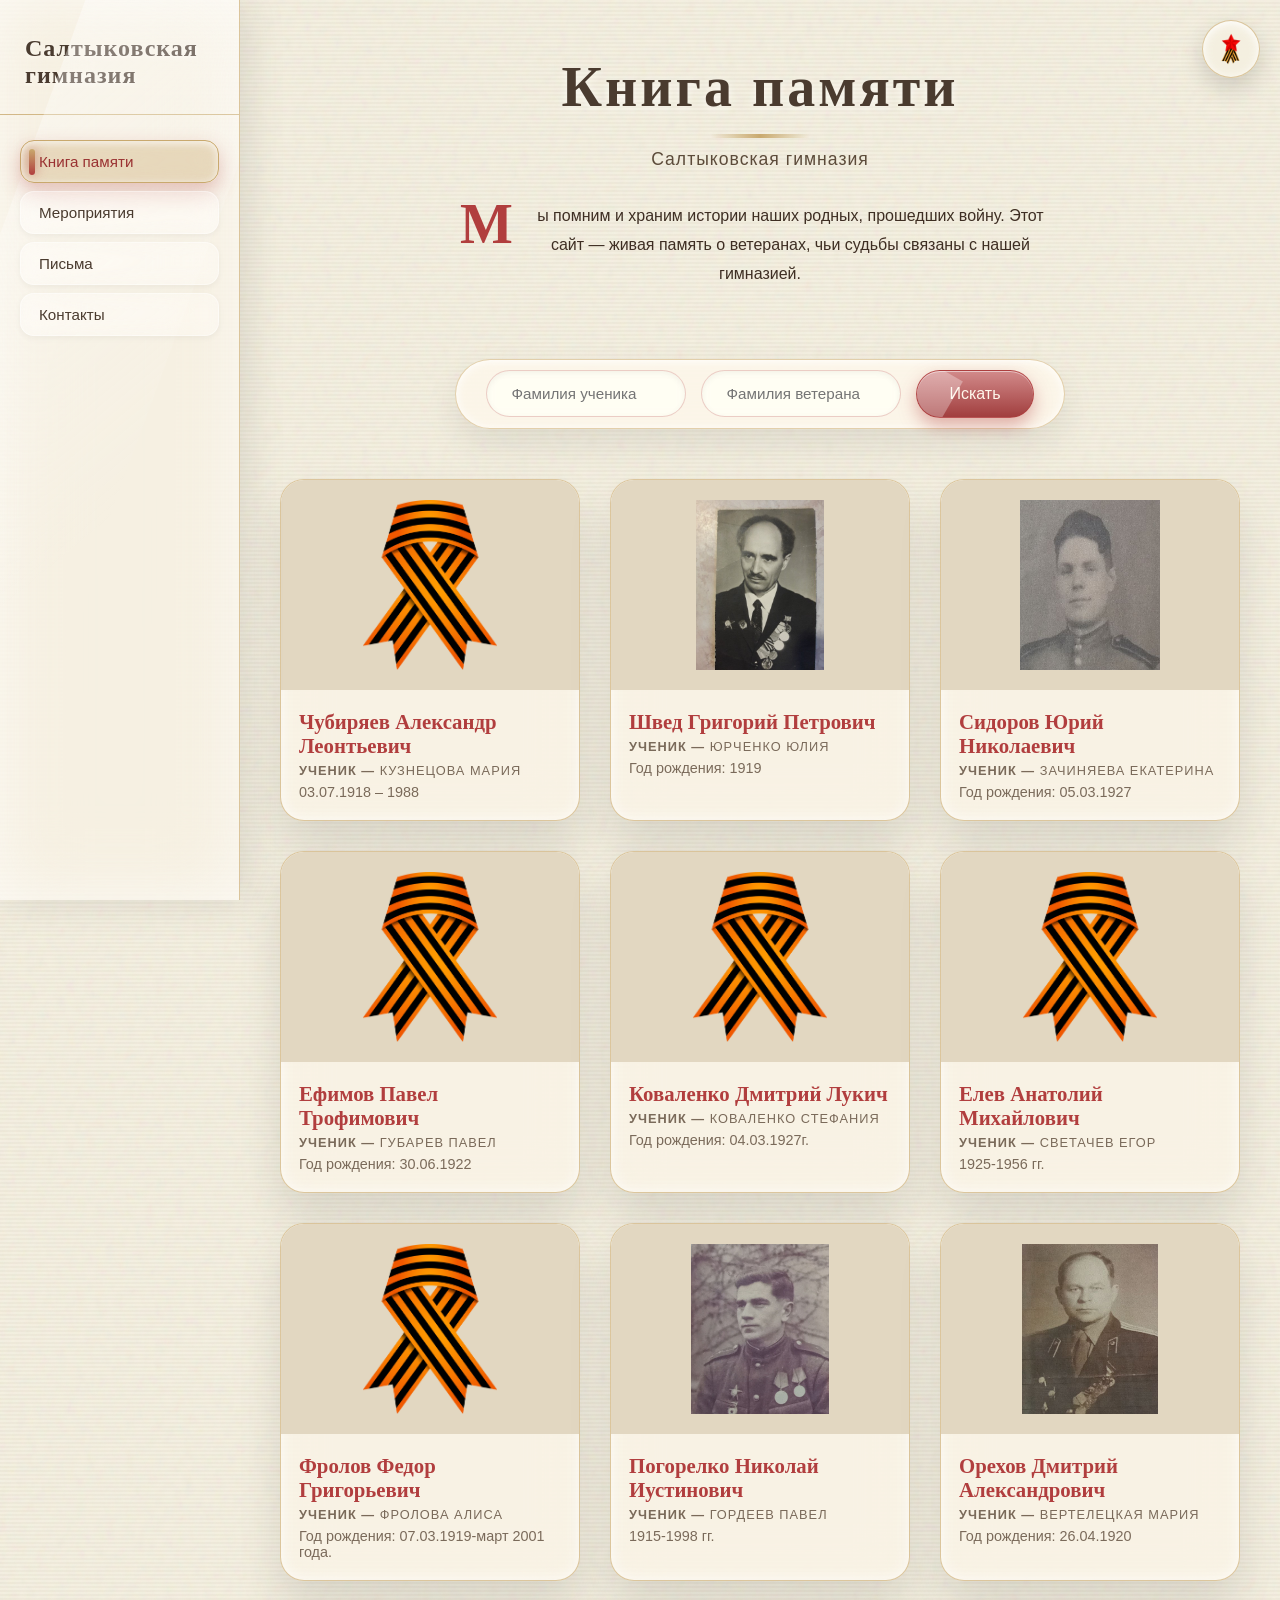
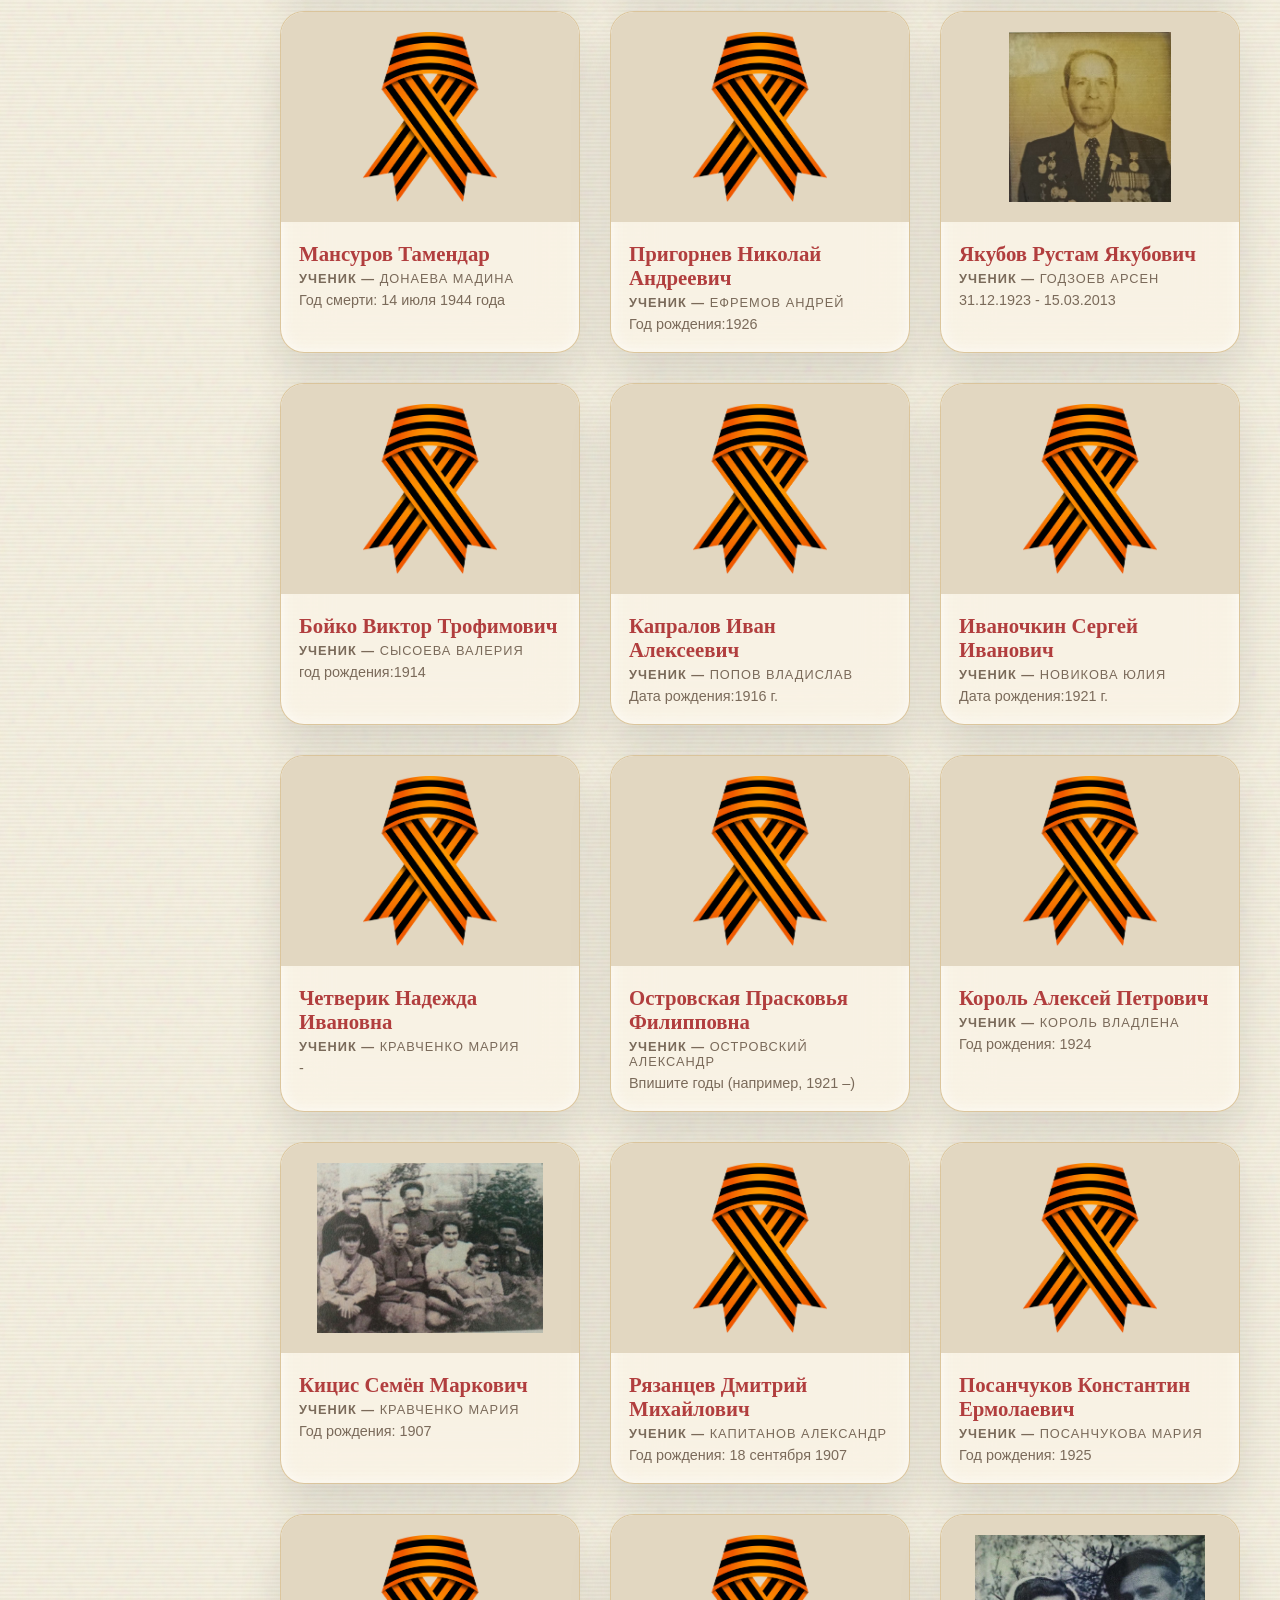
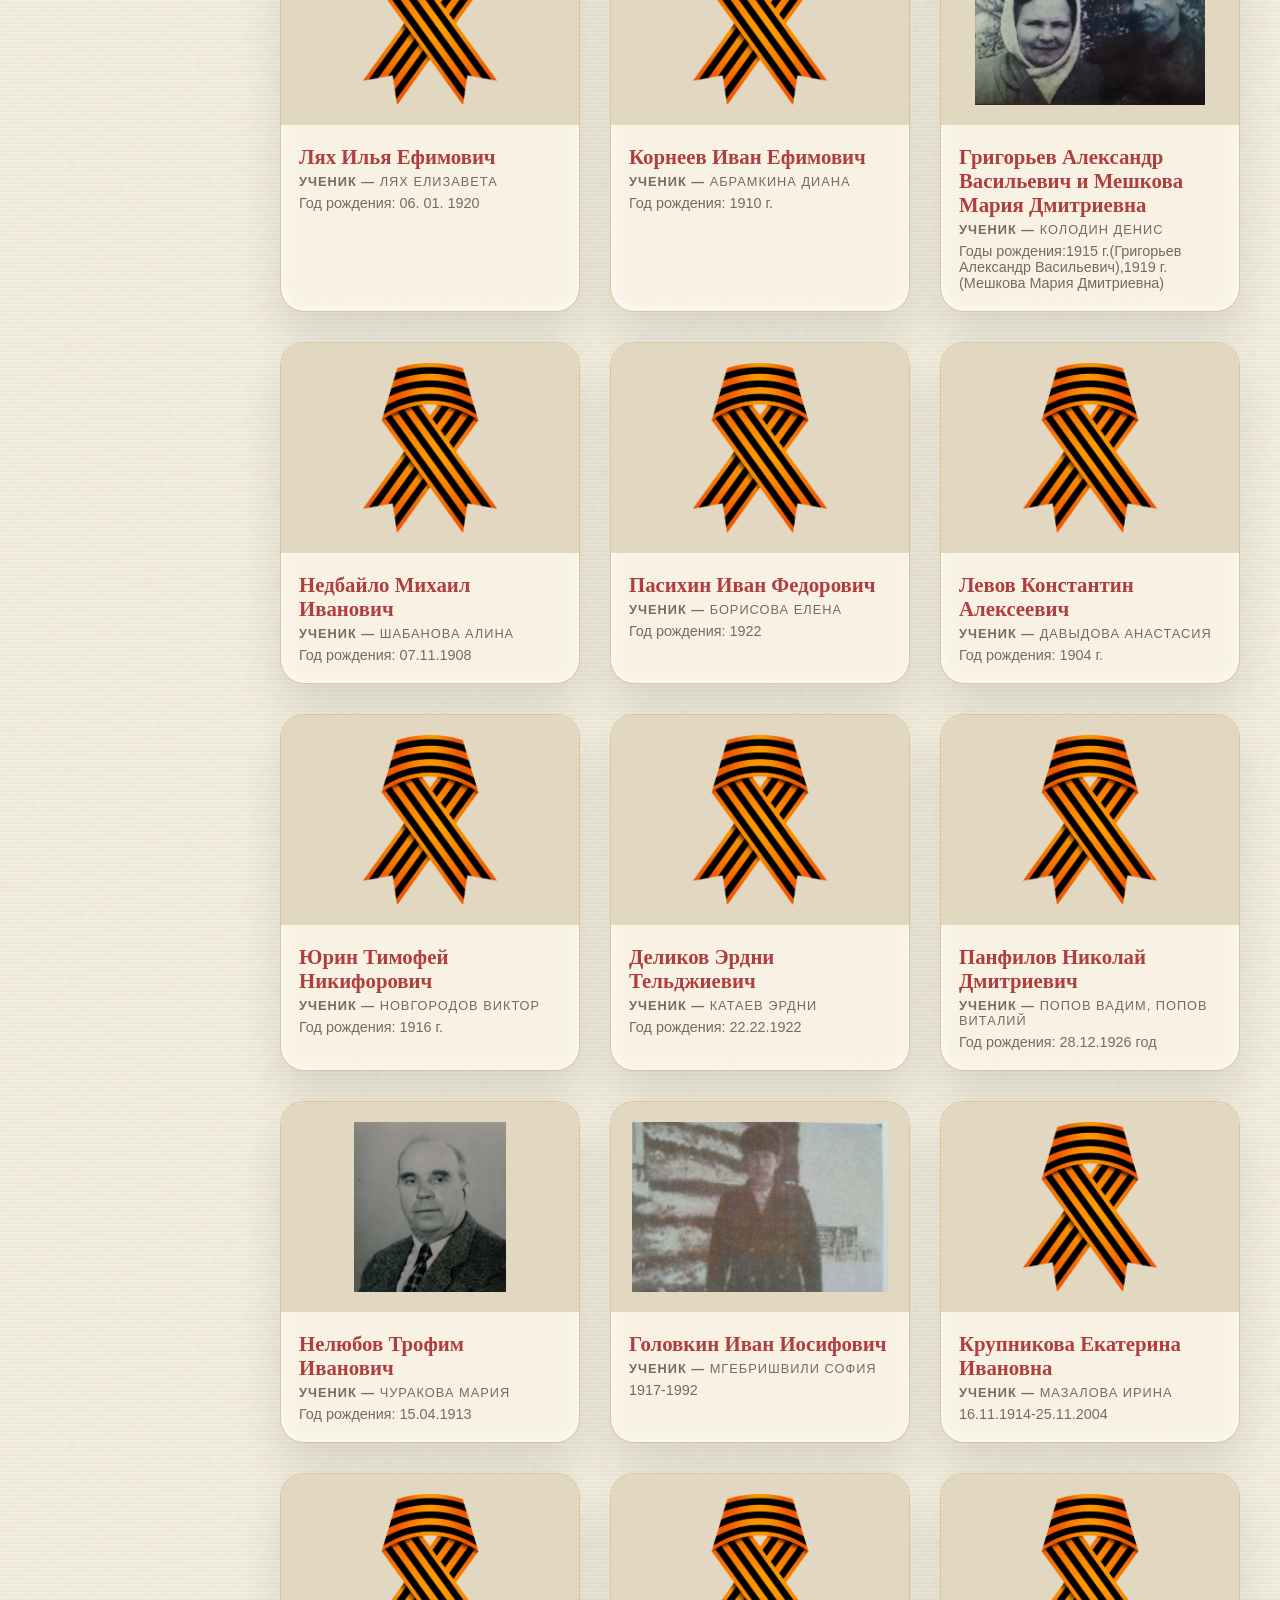
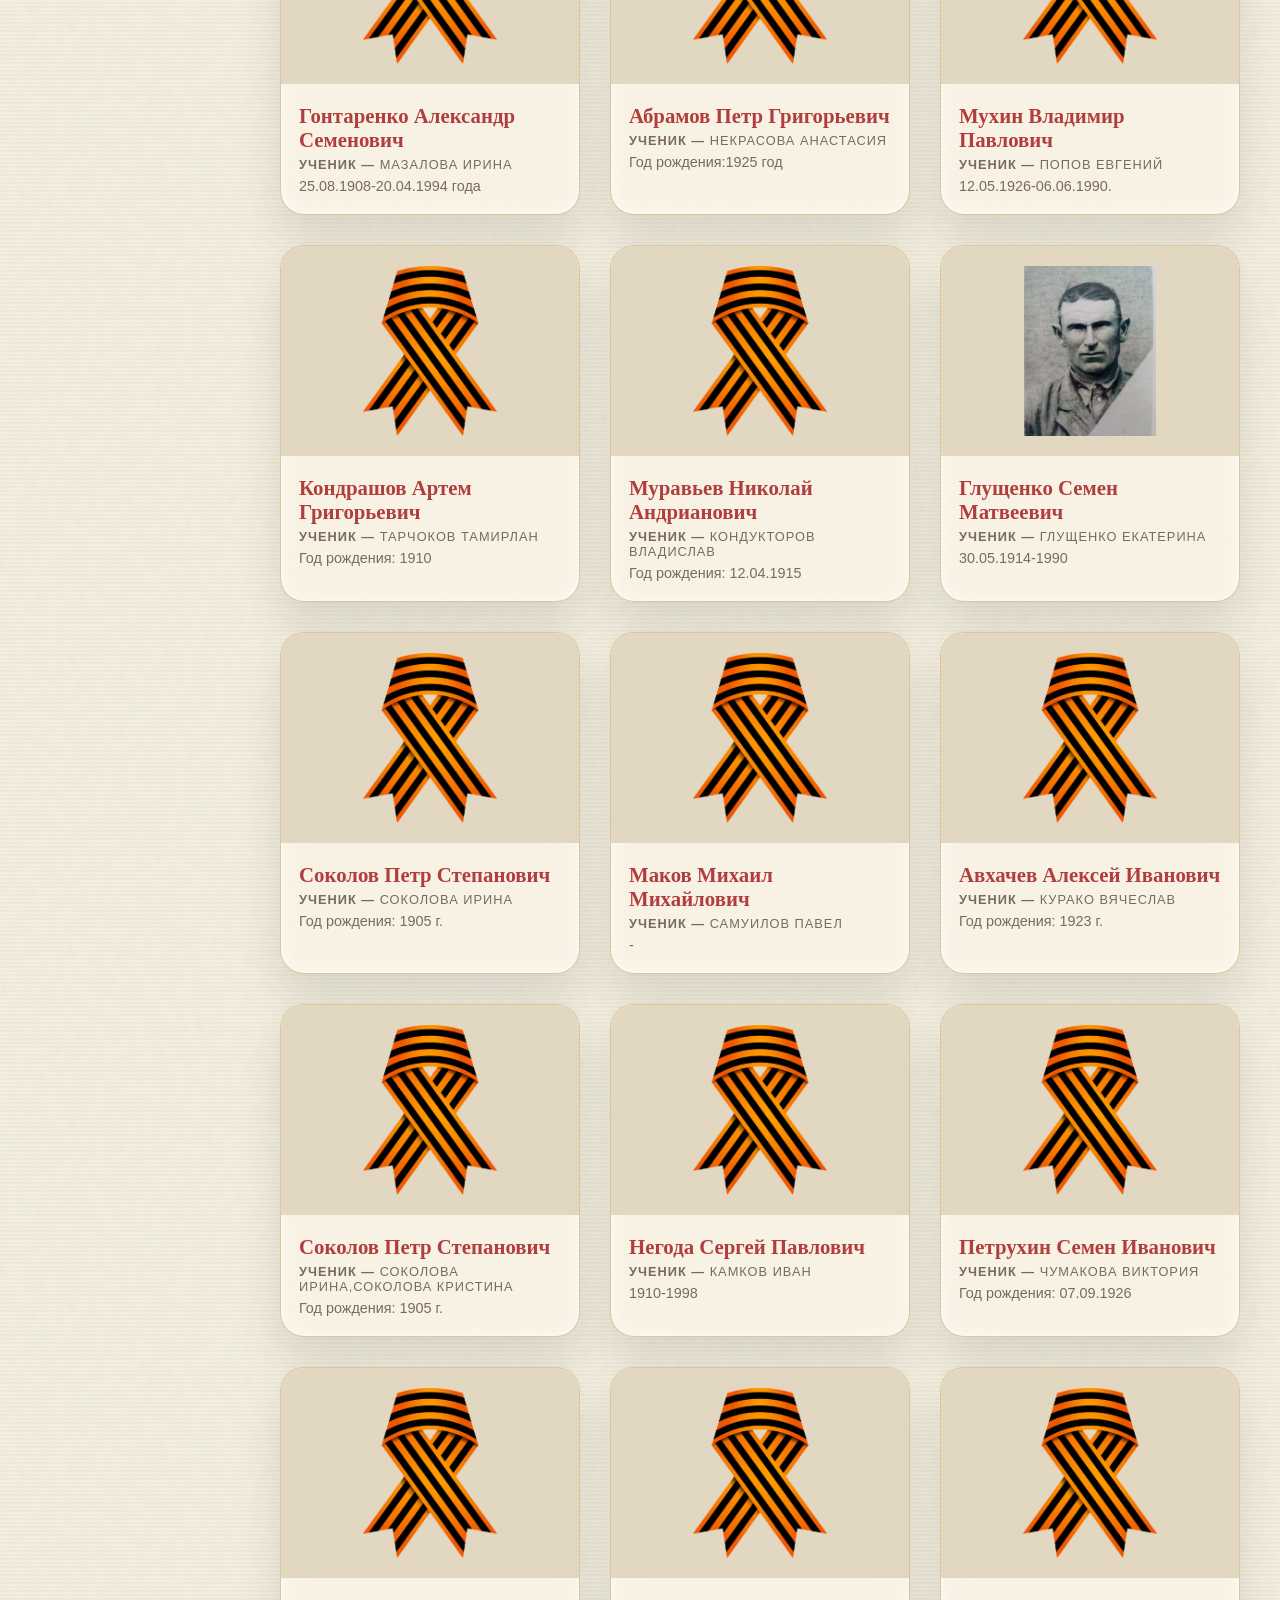
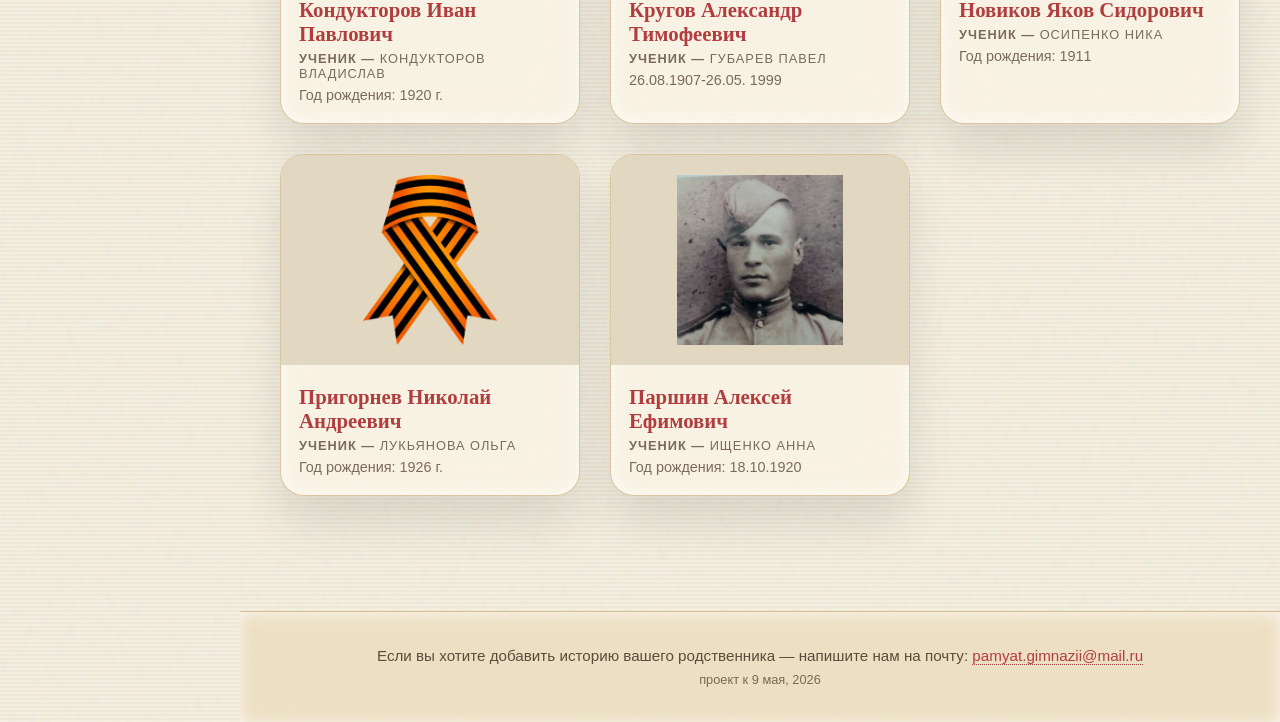
==== index.html @ 52e316ca "Add files via upload" ====
<!DOCTYPE html>
<html lang="ru">
<head>
    <meta charset="UTF-8">
    <meta name="viewport" content="width=device-width, initial-scale=1.0">
    <title>Книга памяти — Салтыковская гимназия</title>
    <meta http-equiv="X-Content-Type-Options" content="nosniff">
    <meta name="referrer" content="no-referrer-when-downgrade">
    <meta http-equiv="Content-Security-Policy" content="default-src 'self'; style-src 'self' 'unsafe-inline' https://fonts.googleapis.com; font-src 'self' https://fonts.gstatic.com; script-src 'self' 'unsafe-inline'; img-src 'self' data:; connect-src 'self';">
    <link rel="preconnect" href="https://fonts.googleapis.com">
    <link rel="preconnect" href="https://fonts.gstatic.com" crossorigin>
    <link href="https://fonts.googleapis.com/css2?family=Cormorant+Garamond:wght@400;600&family=Inter:wght@300;400;500&display=swap" rel="stylesheet">
    <link rel="stylesheet" href="style.css">
    <!-- <link rel="icon" type="image/png" href="favicon.png"> -->
</head>
<body>
    <nav id="sidebar" class="sidebar">
        <div class="sidebar-header">
            <span class="sidebar-title">Салтыковская гимназия</span>
        </div>
        <ul class="sidebar-nav">
            <li><a href="index.html" class="active">Книга памяти</a></li>
            <li><a href="events.html">Мероприятия</a></li>
            <li><a href="letters.html">Письма</a></li>
            <li><a href="contacts.html">Контакты</a></li>
        </ul>
    </nav>

    <button id="menu-toggle" class="menu-toggle" aria-label="Открыть меню">
        <img src="star-icon.png" alt="Меню" class="menu-icon-img">
    </button>

    <main class="content">
        <section class="intro">
            <h1>Книга памяти</h1>
            <p class="subtitle">Салтыковская гимназия</p>
            <p class="intro-text">Мы помним и храним истории наших родных, прошедших войну. Этот сайт — живая память о ветеранах, чьи судьбы связаны с нашей гимназией.</p>
        </section>

        <section class="search">
            <div class="search-row">
                <input type="text" id="student-search" placeholder="Фамилия ученика">
                <input type="text" id="veteran-search" placeholder="Фамилия ветерана">
                <button id="search-btn">Искать</button>
            </div>
        </section>

        <div class="grid" id="cards-grid">
            <!-- Карточка 1 -->
            <div class="card" data-story="Место рождения: Горьковская область, д. Матренино

Военный в составе Среднеазиатской дивизии в танковом батальоне механиком-водителем. Осенью 1941 участвовал в контрнаступлении под Смоленском и Ельней, был легко ранен, попал в окружение. Ему удалось выйти из окружения, после чего он был отправлен в тыл, в г. Горький на завод, испытывать новые танки Т-34. В 1943 г. самовольно уехал на фронт. Военный в 12 гвардейской танковой Шепетовской Краснознаменной ордена Суворова и Кутузова бригаде, в звании старший сержант. Освобождал Украину, Польшу, Германию. В феврале 1945 под г. Беслау его танк был подбит, он был тяжело ранен и сильно обгорел. Лечился в госпитале, демобилизован осенью 1945 г.

Награжден орденами Отечественной войны I и II степени, Орденом Красной звезды." data-photo="">
                <div class="card-image">
                    <img src="georgiyevskayaLenta.png" alt="Георгиевская лента" class="lenta-placeholder">
                </div>
                <div class="card-info">
                    <div class="card-veteran-name">Чубиряев Александр Леонтьевич</div>
                    <div class="card-student-name">Кузнецова Мария</div>
                    <div class="card-years">03.07.1918 – 1988</div>
                </div>
            </div>
            <!-- Карточка 2 -->
            <div class="card" data-story="Место рождения: Львовская область, город Нестеров

В 1939-1940 участвовал в Советско-Финской войне,
был красноармейцем.

В Великую Отечественную войну с 1941 года воевал на
Ленинградском фронте, участвовал в обороне
Ленинграда.

В 1942 году был тяжело ранен в сражении за Невский
Пятачок. Награждён двумя орденами Красной Звезды
орденом Отечественной войны первой степени и
медалями СССР." data-photo="shved.jpg">
                <div class="card-image">
                    <img src="shved.jpg" alt="Фото Шведа Г. П." onerror="this.style.display='none'; this.parentElement.innerHTML='<img src=\"georgiyevskayaLenta.png\" alt=\"Георгиевская лента\" class=\"lenta-placeholder\">'">
                </div>
                <div class="card-info">
                    <div class="card-veteran-name">Швед Григорий Петрович</div>
                    <div class="card-student-name">Юрченко Юлия</div>
                    <div class="card-years">Год рождения: 1919</div>
                </div>
            </div>
            <!-- Карточка 3 -->
            <div class="card" data-story="Место рождения: город Воронеж

В 1943 году, приписал себе два года, добровольцем ушёл на фронт. Механиком-водителем танка прошёл Польшу (Варшава, Краков).

Войну закончил в Берлине. Был ранен. Дважды награждён медалью «За отвагу». После победы продолжил службу в Вооружённых силах СССР.

В 1951 году был демобилизован, после чего работал токарем на заводе «Электросигнал» в Воронеже.
26 февраля 1964 года трагически погиб на рабочем месте." data-photo="Sidorov.jpg">
                <div class="card-image">
                    <img src="Sidorov.jpg" alt="Фото Сидорова Ю.Н." onerror="this.style.display='none'; this.parentElement.innerHTML='<img src=\"georgiyevskayaLenta.png\" alt=\"Георгиевская лента\" class=\"lenta-placeholder\">'">
                </div>
                <div class="card-info">
                    <div class="card-veteran-name">Сидоров Юрий Николаевич</div>
                    <div class="card-student-name">Зачиняева Екатерина</div>
                    <div class="card-years">Год рождения: 05.03.1927</div>
                </div>
            </div>
            <!-- Карточка 4 -->
            <div class="card" data-story="Место рождения: республика Татарстан, село Сарсак – Омга.
Мобилизован 4 марта 1942 г. Воевал в составе 287 стрелковой дивизии. Участвовал в битве под Сталинградом был тяжело ранен, лежал в эвакогоспитале 1762, после выписки воевал в 308 стрелковом полку, получил второе ранение. После выписки до сентября 1943 г. продолжил службу в 308 стрелковом полку на должности помощника командира взвода, а с сентября 1943 г. по май 1944 г. – в 287 гвардейском стрелковом полку. Был демобилизован по инвалидности в мае 1944 года.

Награждён: медалью «За победу над Германией в Великой Отечественной войне 1941-1945 гг.»" data-photo="">
                <div class="card-image">
                    <img src="georgiyevskayaLenta.png" alt="Георгиевская лента" class="lenta-placeholder">
                </div>
                <div class="card-info">
                    <div class="card-veteran-name">Ефимов Павел Трофимович</div>
                    <div class="card-student-name">Губарев Павел</div>
                    <div class="card-years">Год рождения: 30.06.1922</div>
                </div>
            </div>
            <!-- Карточка 5 -->
            <div class="card" data-story="Место рождения: Украина, Киевская область, село Иванково.

Был авиатехник на боевых военных самолетах, Во время войны дошел до Вены. Награды: орден Отечественной войны, медали "За боевые заслуги", "За оборону Сталинграда", "За взятие Вены" и прочими" data-photo="">
                <div class="card-image">
                    <img src="georgiyevskayaLenta.png" alt="Георгиевская лента" class="lenta-placeholder">
                </div>
                <div class="card-info">
                    <div class="card-veteran-name">Коваленко Дмитрий Лукич</div>
                    <div class="card-student-name">Коваленко Стефания</div>
                    <div class="card-years">Год рождения: 04.03.1927г.</div>
                </div>
            </div>
            <!-- Карточка 6 -->
            <div class="card" data-story="Год рождения: ...1925
Место рождения: Владимирская обл.,
Вязниковский район.
Воевал в 29 отдельном тяжелом танковом полку с
1942 по 1945 год.
В 1945 году в районе боевых действий Катовицы
(Польша) гранатами уничтожил пулеметный
расчет противника и из личного оружия ППШ в
бою уничтожил трех немцев и взял в плен двух.
За подвиг был награжден медалью «За отвагу».
После войны работал на прядильной фабрике.
Умер в декабре 1956 года." data-photo="">
                <div class="card-image">
                    <img src="georgiyevskayaLenta.png" alt="Георгиевская лента" class="lenta-placeholder">
                </div>
                <div class="card-info">
                    <div class="card-veteran-name">Елев Анатолий Михайлович</div>
                    <div class="card-student-name">Светачев Егор</div>
                    <div class="card-years">1925-1956 гг.</div>
                </div>
            </div>
            <!-- Карточка 7 -->
            <div class="card" data-story="Место рождения: Орловская область, Хотынецкий район, село Пискулинка.
Воевал в Венгрии. В 1944 году принимал участие в боях за взятие Будапешта.
После окончания войны работал инженером-механиком в колхозе «Новая Жизнь» село Узкое, Орловской области.Награждён медалью «За победу над Германией»" data-photo="">
                <div class="card-image">
                    <img src="georgiyevskayaLenta.png" alt="Георгиевская лента" class="lenta-placeholder">
                </div>
                <div class="card-info">
                    <div class="card-veteran-name">Фролов Федор Григорьевич</div>
                    <div class="card-student-name">Фролова Алиса</div>
                    <div class="card-years">Год рождения: 07.03.1919-март 2001 года.</div>
                </div>
            </div>
            <!-- Карточка 8 -->
            <div class="card" data-story="Место рождения: г.Ленинград
С октября 1942 года состоял на службе в 303-ем Гвардейском Минометном полку в звании гвардии лейтенант. Службу окончил в 1946 году в звании ст.лейтенант.
Награды: медаль «За боевые заслуги», медаль «За отвагу», орден «Красной Звезды», орден Отечественной войны I степени." data-photo="Pogorelko.jpg">
                <div class="card-image">
                    <img src="Pogorelko.jpg" alt="Погорелко Н.И." onerror="this.style.display='none'; this.parentElement.innerHTML='<img src=\"georgiyevskayaLenta.png\" alt=\"Георгиевская лента\" class=\"lenta-placeholder\">'">
                </div>
                <div class="card-info">
                    <div class="card-veteran-name">Погорелко
Николай Иустинович</div>
                    <div class="card-student-name">Гордеев Павел</div>
                    <div class="card-years">1915-1998 гг.</div>
                </div>
            </div>
            <!-- Карточка 9 -->
            <div class="card" data-story="Место рождения: Калининская область, Оленинский район, с.Татьево
Воевал в на фронтах Великой Отечественной войны. Кадровый военный.
С 01.10.1942г. – 15.06.1943г. Центральный фронт.
С 01.10.1942г. – 09.05.1945г. 1 Белорусский фронт.

Награжден наградами, такие как: медали- «За освобождение Варшавы», «За взятие Берлина», «За победу над Германией» 2 ордена Красной звезды.
Закончил службу 7 апреля 1969 года в звании подполковник – инженер." data-photo="Orekhov.jpg">
                <div class="card-image">
                    <img src="Orekhov.jpg" alt="Орехов Д.А." onerror="this.style.display='none'; this.parentElement.innerHTML='<img src=\"georgiyevskayaLenta.png\" alt=\"Георгиевская лента\" class=\"lenta-placeholder\">'">
                </div>
                <div class="card-info">
                    <div class="card-veteran-name">Орехов Дмитрий Александрович</div>
                    <div class="card-student-name">Вертелецкая Мария</div>
                    <div class="card-years">Год рождения: 26.04.1920</div>
                </div>
            </div>
            <!-- Карточка 10 -->
            <div class="card" data-story="Место рождения: Башкирская АССР,
Миякинский район, Зильдяровский сельский
совет, д.Шатмантамак.
Военное звание: ефрейтор
Во время войны был телефонистом. Убит при
артобстреле." data-photo="">
                <div class="card-image">
                    <img src="georgiyevskayaLenta.png" alt="Георгиевская лента" class="lenta-placeholder">
                </div>
                <div class="card-info">
                    <div class="card-veteran-name">Мансуров Тамендар</div>
                    <div class="card-student-name">Донаева Мадина</div>
                    <div class="card-years">Год смерти: 14 июля 1944 года</div>
                </div>
            </div>
            <!-- Карточка 11 -->
            <div class="card" data-story="Место рождения: Украинская ССР,
Ворошиловградская область, Покровский район,
село Ново-Александровка
№ наградного документа: 79
Дата наградного документа:
06.04.1985
№ записи: 1517075630

Награждён орденом
Отечественной войны II
степени" data-photo="">
                <div class="card-image">
                    <img src="georgiyevskayaLenta.png" alt="Георгиевская лента" class="lenta-placeholder">
                </div>
                <div class="card-info">
                    <div class="card-veteran-name">Пригорнев Николай
Андреевич</div>
                    <div class="card-student-name">Ефремов Андрей</div>
                    <div class="card-years">Год рождения:1926</div>
                </div>
            </div>
            <!-- Карточка 12 -->
            <div class="card" data-story="Родился в крестьянской семье. Мама Суфиева Зухрия умерла в 1971 году, отец Расулов Якуб умер в 1936 году. После смерти отца попал в детский дом (1936 год). Окончил 10 классов в 1939 году, затем поступил на четырехмесячные курсы трактористов. Работал до 1941 года. Поступил в педагогическое училище г. Душанбе в 1941 году, но окончить не успел из-за войны. Призвался в ряды советской армии в августе 1941 года. Окончил красногвардейскую школу сержантского состава, после чего был отправлен в 134 Вердинскую стрелковую дивизию I-го Белорусского фронта командиром пулеметного расчета системы максим." data-photo="Yakubov.jpg">
                <div class="card-image">
                    <img src="Yakubov.jpg" alt="Якубов Р.Я." onerror="this.style.display='none'; this.parentElement.innerHTML='<img src=\"georgiyevskayaLenta.png\" alt=\"Георгиевская лента\" class=\"lenta-placeholder\">'">
                </div>
                <div class="card-info">
                    <div class="card-veteran-name">Якубов Рустам Якубович</div>
                    <div class="card-student-name">Годзоев Арсен</div>
                    <div class="card-years">31.12.1923 - 15.03.2013</div>
                </div>
            </div>
            <!-- Карточка 13 -->
            <div class="card" data-story="Гвардии ст.сержант Бойко Виктор Трофимович , ??,1914 г.р.,
(УССР, Полтавской области, Велико Крынковского района, село Землянки).
5 тяжелая танковая бригада с сентября 1937 года по октябрь 1940 года, курсант.
Призван по мобилизации Пудожским РВК Карело-финской СССР 27 июня 1941г.
26.11.1941г.-Карельский фронт, красноармеец
20.01.1942г.-Карельский фронт, отдельный разведывательный отряд, комвзвода.
09.08.1942г.-Карельский фронт, 289 стр.дивизия, развед. рота.
10 отдельных р? танковая бригада с ноября 1942 года по апрель 1943 года 01.01.1943г по
23.04.1943г.-Карельский фронт, 374 отд.танковый батальон 10 ОРТБ.
109 тяжело танковый полк с апреля 1943 года по октябрь 1945 года.
1944г.- Карельский фронт, 392 танковый батальон 38 гвардейской отдельной танковой бригады
1944 г. по 11.05.1945г.- 2 Белорусский фронт, 109 тяжело танковый полк.
Со слов Сысоевой Валерии: -Мой прадед, Бойко Виктор Трофимович, был участником Великой
Отечественной войны 1941-1945гг. Мне не удалось поговорить с ним о
тех военных днях: прадед умер, когда меня еще не было. Но он
рассказал всё происходившее с ним в те тяжелые времена моему деду, а
дед отцу, а папа мне. И я обещаю, что когда-нибудь расскажу о своём
героическом прадедушке своим детям, они – своим и так далее. А значит,
память о моем прадедушке будет жить вечно. Он рисковал жизнью,
чтобы над нами всегда было чистое небо, яркое солнце, щели цветы,
пели птицы. Рисковал жизнью, чтобы мне на белый свет родиться!
Спасибо тебе, прадедушка, за жизнь!" data-photo="">
                <div class="card-image">
                    <img src="georgiyevskayaLenta.png" alt="Георгиевская лента" class="lenta-placeholder">
                </div>
                <div class="card-info">
                    <div class="card-veteran-name">Бойко Виктор Трофимович</div>
                    <div class="card-student-name">Сысоева Валерия</div>
                    <div class="card-years">год рождения:1914</div>
                </div>
            </div>
            <!-- Карточка 14 -->
            <div class="card" data-story="Родился в 1916 году в с.Бряндино, Чердаклинского р-на, Ульяновской области. Место призыва: Мало-Кандалинский РВК, Куйбышевская обл., Мало-Кандалинский р-н. Звание: красноармеец в РККА с 1939 года.

Со слов Попова Владислава: -Мой прадед с начала Отечественной войны работал в Военных Трибуналах Южного, Северо-Кавказского фронтов и Черноморской группы войск Закавказского фронта. В конце 1941 года, будучи в 17 стрелковом корпусе, попал в очень сложную обстановку. Во время сильного миномётно-артиллерийского обстрела мотор отказал, и машина стала. Сидевшие в ней командиры выскочили и побежали в укрытие, разрешив этому же последовать и прадеду, но он проявил исключительную выдержанность и мужество, машину не оставил, а устранил неисправность мотора под сильным обстрелом и последовал дальше выполнять порученное ему задание.

Будучи на передовой линии, в условиях ненастной погоды, при переезде через долину по железнодорожному полотну проявил подлинную отвагу и бесстрашие. В момент непосредственной опасности спокойно выводил машину с ответственными товарищами и особо важными документами.

В трудных условиях зимы и бездорожья, не щадя сил, постоянно обеспечивал переброску оперативной группы.   


Награды Капралова Ивана Алексеевича:

1. Медаль «За отвагу» (№42, 04.11.1941, № записи 12009898)
2. Медаль «За боевые заслуги» (№189/H, 30.09.1944г.)
3. Орден Отечественной войны II степени (№84, 06.04.1985, № 1522906308)" data-photo="">
                <div class="card-image">
                    <img src="georgiyevskayaLenta.png" alt="Георгиевская лента" class="lenta-placeholder">
                </div>
                <div class="card-info">
                    <div class="card-veteran-name">Капралов Иван Алексеевич</div>
                    <div class="card-student-name">Попов Владислав</div>
                    <div class="card-years">Дата рождения:1916 г. </div>
                </div>
            </div>
            <!-- Карточка 15 -->
            <div class="card" data-story="Родился в 1921 году, в с. Белозерки, Куйбышевской области.
В сентябре 1940 года призван в Красную армию в Валдайском РВК, Ленинградской области. Воинское звание - красноармеец.
Со слов Новиковой Юлии: -Мой прадед в период боевых операций, работая линейным надсмотрщиком, проявил себя, как исключительно смелый, инициативный боец. В июне 1944 г. на контрольную станцию пробрались финские автоматчики, численностью 15 человек, имея своей целью захватить небольшую группу связистов. Мой прадед вместе со своим боевым товарищем организовали оборону и до прихода взвода бойцов, которым сообщил третий дежурный телефонист, продолжали вести оборону станции.

При форсировании р. Нарва в июле 1944 г. мой прадед первым, с концом кабеля бросился в реку, быстро переправился на другой берег и восстановил связь. Обслуживая связью, он смело и мужественно работал на линиях, устранял одно повреждение за другим, пренебрегая при этом опасностью. В одном из последних боёв был тяжело ранен. Истекая кровью, не ушёл с боевого участка до тех пор, пока не покинули его силы...

Я очень горжусь, что близкий мне человек защищал Родину и приближал мир." data-photo="">
                <div class="card-image">
                    <img src="georgiyevskayaLenta.png" alt="Георгиевская лента" class="lenta-placeholder">
                </div>
                <div class="card-info">
                    <div class="card-veteran-name">Иваночкин
Сергей Иванович</div>
                    <div class="card-student-name">Новикова Юлия</div>
                    <div class="card-years">Дата рождения:1921 г.</div>
                </div>
            </div>
            <!-- Карточка 16 -->
            <div class="card" data-story="Четверик Надежда Ивановна родилась в деревне
Рокотино (ныне Береславка) Волгоградской области
Калачёвского района. С первых дней войны мужа забрали
на фронт. После этого известий о нём не было, в 41-м
пришла похоронка.
Надежда Ивановна осталась с 3-мя детьми.
Младшему из них (моему отцу Валерию) было 3 года.
Пережила немецкую оккупацию. Во время
Сталинградской битвы находилась в самом центре
артиллерийской перестрелки русской и немецкой
артиллерии. Выжили только благодаря тому, что перед
началом наступления в село пришел неизвестный
(партизан) и научил мирных жителей, как правильно
рыть («зигзагом») окопы в огородах и накрываться
ватными матрасами. В домах и подвалах прятаться
категорически запретил. Во время разрывов снарядов (и
русских, и немецких), даже при прямом попадании в
окоп, соседей в «зигзаге» рядом убивало, а Надежду с
детьми только присыпало землей.
В послевоенный период работала полеводом." data-photo="">
                <div class="card-image">
                    <img src="georgiyevskayaLenta.png" alt="Георгиевская лента" class="lenta-placeholder">
                </div>
                <div class="card-info">
                    <div class="card-veteran-name">Четверик Надежда Ивановна</div>
                    <div class="card-student-name">Кравченко Мария</div>
                    <div class="card-years">-</div>
                </div>
            </div>
            <!-- Карточка 17 -->
            <div class="card" data-story="СО слов Островского Александра: -Когда началась Великая Отечественная война, моей прабабушке
едва исполнилось 18 лет. Ускоренным выпуском она закончила
Россошанскую медицинскую школу, подала рапорт на фронт. Одним из
последних военных эшелонов, сформированным в городе Вологде и
прорвавшихся в осаждённый фашистами Ленинград, прабабушка
попадает в разведшколу НКВД на Васильевском острове. Здесь готовили
разведчиков для заброски в тыл врага.Кольцо блокады вокруг Ленинграда стремительно сжималось. Все
силы были брошены на оборону города. В качестве санинструктора-
стрелка в составе 4 отдельного батальона НКВД прабабушка сражалась на
«Невском пятачке». Здесь на плацдарме, на левом (восточном)
берегу Невы напротив Невской Дубровки, захваченном и удерживаемом
советскими войсками Ленинградского фронта с 19 сентября 1941 по 29
апреля 1942 и с 26 сентября 1942 по 17 февраля 1943 года шли тяжёлые
бои за Ленинград. «Невский пятачок» стал одним из символов мужества,
героизма и самопожертвования советских воинов. Выживших рядовых и
офицеров, среди которых была и моя прабабушка, отправили в
Кронштадт.В июле 1942 года Прасковья Филипповна приняла присягу при 415
отдельной огнемётной роте Балтийского флота. Дальнейшая служба
проходила в бригаде морской пехоты Балтийского флота
санинструктором, затем там же, в Кронштадте - операционной сестрой в
Военно-морском госпитале № 35 имени Н.А. Семашко. А во время налётов
вражеской авиации прабабушка вставала вторым номером к зенитному
пулемёту. Уже после войны из радиопередачи с поэтессой Ольгой
Берггольц она узнала, что в октябре 1944 года в землянку, где
располагался их медицинский взвод, попал снаряд. Из 26 бойцов в живых
осталось только четверо.

За боевые заслуги в Великой Отечественной войне Прасковья
Филипповна награждена Орденом «Отечественной войны I степени»,
Орденом Красной Звезды, медалью «За оборону Ленинграда», медалью «За
Победу над Германией», медалью «За отвагу»." data-photo="">
                <div class="card-image">
                    <img src="georgiyevskayaLenta.png" alt="Георгиевская лента" class="lenta-placeholder">
                </div>
                <div class="card-info">
                    <div class="card-veteran-name">Островская Прасковья
Филипповна</div>
                    <div class="card-student-name">Островский Александр</div>
                    <div class="card-years">Впишите годы (например, 1921 –)</div>
                </div>
            </div>
            <!-- Карточка 18 -->
            <div class="card" data-story="Место рождения: Украинская ССР, Винницкая область, Литинский район, с. Кожухов
Награждён Орденом Отечественной войны I степени № наградного документа: 83 дата наградного документа: 06.04.1985" data-photo="">
                <div class="card-image">
                    <img src="georgiyevskayaLenta.png" alt="Георгиевская лента" class="lenta-placeholder">
                </div>
                <div class="card-info">
                    <div class="card-veteran-name">Король Алексей Петрович</div>
                    <div class="card-student-name">Король Владлена</div>
                    <div class="card-years">Год рождения: 1924</div>
                </div>
            </div>
            <!-- Карточка 19 -->
            <div class="card" data-story="Год рождения: ..1907
место рождения: Украинская ССР, Одесская область, г.Килия.
Награждён орденом Отечественной войны II степени, № наградного документа: 81
дата наградного документа: 06.04.1985
№ записи: 1523343952. Со слов Кравченко Марии: -Мой прадед Кицис Семён (папин дед) до войны получил высшее юридическое образование, знал несколько языков: немецкий, французский, румынский, молдавский, украинский. Во время Великой Отечественной войны служил переводчиком при штабе, принимал участие в допросах военнопленных, переводил немецкие секретные документы.

После войны снова занялся юридической деятельностью, в городе Килия Одесской области был известным адвокатом." data-photo="Kitsis.jpg">
                <div class="card-image">
                    <img src="Kitsis.jpg" alt="Кицис С.М." onerror="this.style.display='none'; this.parentElement.innerHTML='<img src=\"georgiyevskayaLenta.png\" alt=\"Георгиевская лента\" class=\"lenta-placeholder\">'">
                </div>
                <div class="card-info">
                    <div class="card-veteran-name">Кицис Семён Маркович</div>
                    <div class="card-student-name">Кравченко Мария</div>
                    <div class="card-years">Год рождения: 1907</div>
                </div>
            </div>
            <!-- Карточка 20 -->
            <div class="card" data-story="Место рождения: Липецкая область, Добринский район, село Верхняя Маренка.

В армии с 28 июля 1941 года.

Закончил войну в 220-м отдельном саперном батальоне 173-й стрелковой дивизии 5-й ариии 3-го Белорусского фронта в звании сержанта.

Умер 2 сентября 2003 года в родном селе.

Награжден: Орденом Отечественной войны ІІІ степени, орденом Красной звезды, орденом Славы III степени, медаль «За отвагу»." data-photo="">
                <div class="card-image">
                    <img src="georgiyevskayaLenta.png" alt="Георгиевская лента" class="lenta-placeholder">
                </div>
                <div class="card-info">
                    <div class="card-veteran-name">Рязанцев Дмитрий Михайлович</div>
                    <div class="card-student-name">Капитанов Александр</div>
                    <div class="card-years">Год рождения: 18 сентября 1907</div>
                </div>
            </div>
            <!-- Карточка 21 -->
            <div class="card" data-story="Место рождения: Саратовская область., Аркадакский р-н, с. Ильмень.    

№ наградного документа:84   
Дата наградного    
документа: 06.04.1985   
№ записи: 1517683190     
Награжден: Орденом Отечественной войны І степени" data-photo="">
                <div class="card-image">
                    <img src="georgiyevskayaLenta.png" alt="Георгиевская лента" class="lenta-placeholder">
                </div>
                <div class="card-info">
                    <div class="card-veteran-name">Посанчуков Константин Ермолаевич</div>
                    <div class="card-student-name">Посанчукова Мария</div>
                    <div class="card-years">Год рождения: 1925</div>
                </div>
            </div>
            <!-- Карточка 22 -->
            <div class="card" data-story="Место рождения: Беларусь / Могилевская область
Он всю войну воевал на Севастопольском военно-морском флоте в звании старшины 2 статьи.
За храбрость, стойкость и мужество, проявленные в борьбе с фашистскими захватчиками, награжден:
Орденом «Красной звезды», орденом «Отечественной войны 2 степени», медалью «За боевые заслуги», медалью «За оборону Кавказа», медалью «За победу над Германией» и медалью «Жукова».
Умер в возрасте 88 лет." data-photo="">
                <div class="card-image">
                    <img src="georgiyevskayaLenta.png" alt="Георгиевская лента" class="lenta-placeholder">
                </div>
                <div class="card-info">
                    <div class="card-veteran-name">Лях Илья Ефимович</div>
                    <div class="card-student-name">Лях Елизавета</div>
                    <div class="card-years">Год рождения: 06. 01. 1920</div>
                </div>
            </div>
            <!-- Карточка 23 -->
            <div class="card" data-story="Участник боевых действий в Великой Отечественной войне с 26 июня 1941 года в составе Западного фронта, 3-го Белорусского фронта, 1-го Дальневосточного фронта.

Войну закончил в Маньчжурии в сентябре 1945 года. За мужество и героизм, проявленные в боях с немецко-фашистскими захватчиками и японскими милитаристами награждён орденом «Отечественной войны ІІ степени», орденом «Красной Звезды», медалью «За боевые заслуги», медалью «За оборону Москвы», медалью «За взятие Кенигсберга», медалью «За победу над Германией», медалью «За победу над Японией»." data-photo="">
                <div class="card-image">
                    <img src="georgiyevskayaLenta.png" alt="Георгиевская лента" class="lenta-placeholder">
                </div>
                <div class="card-info">
                    <div class="card-veteran-name">Корнеев Иван Ефимович</div>
                    <div class="card-student-name">Абрамкина Диана</div>
                    <div class="card-years">Год рождения: 1910 г.</div>
                </div>
            </div>
            <!-- Карточка 24 -->
            <div class="card" data-story="Со слов Колодина Дениса: -Мой прадед родился в 1915 году в городе Саратов, а прабабушка в 1919 году в городе Балашов, Саратовской обл. Оба закончили Саратовский ветеринарный институт. Во время войны, в 1942 году, были отправлены в Таджикистан для поднятия животноводства. Труженики тыла в послевоенное время трудились ветеринарными врачами" data-photo="Meshkova.jpg">
                <div class="card-image">
                    <img src="Meshkova.jpg" alt="Мешкова и Григорьев" onerror="this.style.display='none'; this.parentElement.innerHTML='<img src=\"georgiyevskayaLenta.png\" alt=\"Георгиевская лента\" class=\"lenta-placeholder\">'">
                </div>
                <div class="card-info">
                    <div class="card-veteran-name">Григорьев Александр Васильевич и Мешкова Мария Дмитриевна</div>
                    <div class="card-student-name">Колодин Денис</div>
                    <div class="card-years">Годы рождения:1915 г.(Григорьев Александр Васильевич),1919 г.(Мешкова Мария Дмитриевна)</div>
                </div>
            </div>
            <!-- Карточка 25 -->
            <div class="card" data-story="Место рождения: Украинская ССР, Сумская область, село Токари. 

Награждён Орденом Отечественной войны ІІ степени, Орденом Красной Звезды, медалями «За победу над Германией 1941-1945 гг.» и «За боевые заслуги».

Окончил войну в звании подполковника. Воевал Белорусском фронте звании на первом B составе 4 гвардейской кавалерийской дивизии." data-photo="">
                <div class="card-image">
                    <img src="georgiyevskayaLenta.png" alt="Георгиевская лента" class="lenta-placeholder">
                </div>
                <div class="card-info">
                    <div class="card-veteran-name">Недбайло Михаил Иванович</div>
                    <div class="card-student-name">Шабанова Алина</div>
                    <div class="card-years">Год рождения: 07.11.1908</div>
                </div>
            </div>
            <!-- Карточка 26 -->
            <div class="card" data-story="Место рождения: уроженец Шимановска, Амурской обл.
К моменту начала войны он учился в военном училище и курсантом в числе первых офицеров ушел на фронт. Погиб под Ленинградом, когда ему еще не было и двадцати лет." data-photo="">
                <div class="card-image">
                    <img src="georgiyevskayaLenta.png" alt="Георгиевская лента" class="lenta-placeholder">
                </div>
                <div class="card-info">
                    <div class="card-veteran-name">Пасихин Иван Федорович</div>
                    <div class="card-student-name">Борисова Елена</div>
                    <div class="card-years">Год рождения: 1922</div>
                </div>
            </div>
            <!-- Карточка 27 -->
            <div class="card" data-story="Место рождения: Владимирская область, Струнинский район.
Дата и место призыва:
01.11.1941 Александровский РВК, Владимирская обл.,
Александровский р-н
Дата выбытия: __.06.1944.
Причина выбытия: пропал без вести" data-photo="">
                <div class="card-image">
                    <img src="georgiyevskayaLenta.png" alt="Георгиевская лента" class="lenta-placeholder">
                </div>
                <div class="card-info">
                    <div class="card-veteran-name">Левов Константин Алексеевич</div>
                    <div class="card-student-name">Давыдова Анастасия</div>
                    <div class="card-years">Год рождения: 1904 г.</div>
                </div>
            </div>
            <!-- Карточка 28 -->
            <div class="card" data-story="Место рождения: уроженец Волгоградской обл., село Серебряково.

В армию пошел в 1939 году. Во время войны
в составе 309 ГАП 141 СД участвовал в боях
и попал в плен, откуда сумел бежать. Летом 1943 года во время
битвы на Курской дуге был тяжело ранен в правую руку и в
результате ампутации руки был комиссован. Умер 24 марта 1984
года.

Звание:
в РККА с 09.10.1939 года.

Место призыва: Песковский РВК, Воронежская обл..

Награжден:

Орденом Красного Знамени (№: 223/87 от: 06.11.1947 ),

Медалью «За отвагу»" data-photo="">
                <div class="card-image">
                    <img src="georgiyevskayaLenta.png" alt="Георгиевская лента" class="lenta-placeholder">
                </div>
                <div class="card-info">
                    <div class="card-veteran-name">Юрин Тимофей
Никифорович</div>
                    <div class="card-student-name">Новгородов Виктор</div>
                    <div class="card-years">Год рождения: 1916 г.</div>
                </div>
            </div>
            <!-- Карточка 29 -->
            <div class="card" data-story="Место рождения: Астраханская губерния.
Рано начал работать, отличался исключительной добросовестностью, был активистом и селькором газеты «Коммунист».
В декабре 1941 года Эрдни Деликов был зачислен в эскадрон 273 кавалерийского полка 110 Отдельной Калмыцкой кавалерийской дивизии. Воевал в рядах 110 ОККД, защищая донские рубежи.

Погиб в 1942 году.

За образцовое выполнение боевых заданий, исключительно храбрость и стойкость Указом Президиума Верховного Совета СССР от 31 марта 1943 года сержанту Эрдни Тельджиевичу Деликову присвоено посмертно звание Героя Советского Союза." data-photo="">
                <div class="card-image">
                    <img src="georgiyevskayaLenta.png" alt="Георгиевская лента" class="lenta-placeholder">
                </div>
                <div class="card-info">
                    <div class="card-veteran-name">Деликов Эрдни Тельджиевич</div>
                    <div class="card-student-name">Катаев Эрдни</div>
                    <div class="card-years">Год рождения: 22.22.1922</div>
                </div>
            </div>
            <!-- Карточка 30 -->
            <div class="card" data-story="Место рождения: Московская область.
Егорьевский район, село Алферово.
В возрасте 10 лет переехал с родителями, в посёлок Малаховка, Люберецкого района, откуда позже и уходил на фронт. С началом войны оставил учебу и пошёл работать грузчиком, чтобы помочь своей матери, в трудное для всей страны время. В 1942 году в возрасте 16 лет отправился на фронт добровольцем. Участвовал в боевых действиях в Польше и Чехословакии.
Умер 29.12.2001 года.

Награждён Орденом Отечественной войны 2-ой степени. № наградного документа: 73 Дата наградного документа 06.04.1985" data-photo="">
                <div class="card-image">
                    <img src="georgiyevskayaLenta.png" alt="Георгиевская лента" class="lenta-placeholder">
                </div>
                <div class="card-info">
                    <div class="card-veteran-name">Панфилов Николай Дмитриевич</div>
                    <div class="card-student-name">Попов Вадим, Попов Виталий</div>
                    <div class="card-years">Год рождения: 28.12.1926 год</div>
                </div>
            </div>
            <!-- Карточка 31 -->
            <div class="card" data-story="Место рождения: Курская область, г.Старый Оскол.

На фронте был с первых месяцев войны, участвовал в обороне Москвы.
Награждён орденом Красной звезды,
медалью «За боевые заслуги»,
медалью «За победу над Германией»." data-photo="Nelyubov.jpg">
                <div class="card-image">
                    <img src="Nelyubov.jpg" alt="Нелюбов Т.И." onerror="this.style.display='none'; this.parentElement.innerHTML='<img src=\"georgiyevskayaLenta.png\" alt=\"Георгиевская лента\" class=\"lenta-placeholder\">'">
                </div>
                <div class="card-info">
                    <div class="card-veteran-name">Нелюбов Трофим Иванович</div>
                    <div class="card-student-name">Чуракова Мария</div>
                    <div class="card-years">Год рождения: 15.04.1913 </div>
                </div>
            </div>
            <!-- Карточка 32 -->
            <div class="card" data-story="Место рождения:Удмуртская АССР,
Зуринский р-н, д. Сепож.
Артиллерист, командир орудия. В Красной Армии с 1938 по 1945 год.
Срочную службу проходил на Дальнем Востоке, в Монголии. На озере Хасан (1938г.) и реке Халхин-Гол (1939 г.) принял свое первое боевое крещение в сражениях с японскими самураями. Далее воевал в составе 223 гаубичной артиллерийской бригады Иван Иосифович участвовал в боях по разгрому Квантунской армии. Победа над ней стала решительным моментом в полном разгроме Японии. Домой вернулся только после разгрома Японии.Награждён: орденом Красной Звезды, орденом Отечественной войны II степени. " data-photo="Golovkin.jpg">
                <div class="card-image">
                    <img src="Golovkin.jpg" alt="Головкин И.И." onerror="this.style.display='none'; this.parentElement.innerHTML='<img src=\"georgiyevskayaLenta.png\" alt=\"Георгиевская лента\" class=\"lenta-placeholder\">'">
                </div>
                <div class="card-info">
                    <div class="card-veteran-name">Головкин Иван Иосифович</div>
                    <div class="card-student-name">Мгебришвили София</div>
                    <div class="card-years">1917-1992</div>
                </div>
            </div>
            <!-- Карточка 33 -->
            <div class="card" data-story="Место рождения: Тверская область, Зубцовский район, деревня Каськово.

В десятилетнем возрасте вместе с семьей переехала в Ленинград. Всю войну и блокаду жила и работала в Ленинграде. Сначала трудилась на заводе, копала окопы. Вся семья очень сильно страдала от голода. Во время блокады она похоронила маму и младшего брата, которые умерли от голода. 10.04.1942 года была зачислена на должность бойца военизированной охраны. Здесь она и служила до конца войны. Награждена: медаль «За оборону Ленинграда»,
имела звание «Ветеран труда» и «Житель блокадного Ленинграда» " data-photo="">
                <div class="card-image">
                    <img src="georgiyevskayaLenta.png" alt="Георгиевская лента" class="lenta-placeholder">
                </div>
                <div class="card-info">
                    <div class="card-veteran-name">Крупникова Екатерина Ивановна</div>
                    <div class="card-student-name">Мазалова Ирина</div>
                    <div class="card-years">16.11.1914-25.11.2004</div>
                </div>
            </div>
            <!-- Карточка 34 -->
            <div class="card" data-story="Место рождения: Украинская ССР,
Харьковская область, село Боромля.
В 1933 году вместе с семьей
переехал жить в Ленинград. Во время
Финской войны был призван в
действующую армию рядовым. В 1942
году ушел добровольцем на фронт.
Военный лагерь № 23 Гвардейской Артиллерийской дивизии
в 280 полку – рядовым.
21.07.1943г года был демобилизован и
вернулся в Ленинград.

До конца войны служил начальником
военизированной охраны на складах. Награждён медалью «За боевые заслуги»,
медаль «За оборону
Ленинграда»,
медаль «За победу над
Германией»." data-photo="">
                <div class="card-image">
                    <img src="georgiyevskayaLenta.png" alt="Георгиевская лента" class="lenta-placeholder">
                </div>
                <div class="card-info">
                    <div class="card-veteran-name">Гонтаренко Александр Семенович</div>
                    <div class="card-student-name">Мазалова Ирина</div>
                    <div class="card-years">25.08.1908-20.04.1994 года</div>
                </div>
            </div>
            <!-- Карточка 35 -->
            <div class="card" data-story="Место рождения: Ульяновская область, станица Инза, д. Екатериновка Воевал в 350-й гвардейском тяжелом самоходно-артиллерийском Орешанском ордена Кутузова полку.
Награжден медалью «За отвагу» № наградного документа: 14/н Дата наградного документа: 31.10.1944 № записи: 1009082783,
Медаль «За боевые заслуги» № наградного документа: 11/н Дата наградного документа: 18.08.1944 № записи: 43280219,
Орден Красной Звезды № наградного документа: 13/н Дата наградного документа: 21.04.1945 № записи: 37592566." data-photo="">
                <div class="card-image">
                    <img src="georgiyevskayaLenta.png" alt="Георгиевская лента" class="lenta-placeholder">
                </div>
                <div class="card-info">
                    <div class="card-veteran-name">Абрамов Петр Григорьевич</div>
                    <div class="card-student-name">Некрасова Анастасия</div>
                    <div class="card-years">Год рождения:1925 год</div>
                </div>
            </div>
            <!-- Карточка 36 -->
            <div class="card" data-story="В 17 лет ушел на Волховский фронт. Служил под Ленинградом в полку связи сержантом. В 1944 году был контужен и заживо похоронен. Попал в госпиталь, потом вернулся на фронт. Дошел до Кенигсберга. После войны работал в совхозе, выращивал кукурузу. Он был коммунистом, передовиком производства. Работал на первом тракторе с железными колесами без покрышек. Имелась фотография с Никитой Сергеевичем Хрущевым. Воспитал троих сыновей. Как передовик ездил с Хрущевым в Германию на съезд по обмену опытом. Все военные фотографии сжег." data-photo="">
                <div class="card-image">
                    <img src="georgiyevskayaLenta.png" alt="Георгиевская лента" class="lenta-placeholder">
                </div>
                <div class="card-info">
                    <div class="card-veteran-name">Мухин Владимир Павлович</div>
                    <div class="card-student-name">Попов Евгений</div>
                    <div class="card-years">12.05.1926-06.06.1990.</div>
                </div>
            </div>
            <!-- Карточка 37 -->
            <div class="card" data-story="Место рождения: Новосибирская область,
Тайгинский район, деревня Дмитровка.
05.1933-09.1933 гг.- курсант полевой школы,
232 стрелковый полк 78 стрелковой дивизии,
г. Томск.
12.09.1939 г. – командир взвода – 512
стрелковый полк.
07.01.1941 – командир взвода 512
стрелкового полка, 133 отделение
стрелковой дивизии.

В августе 1941 года пропал без вести.
26.09. 1996 г. был исключен из списка офицерского
состава, как пропавший без вести.

Похоронен в братской могиле в г. Кувшиново
Калининской области (Тверской области)" data-photo="">
                <div class="card-image">
                    <img src="georgiyevskayaLenta.png" alt="Георгиевская лента" class="lenta-placeholder">
                </div>
                <div class="card-info">
                    <div class="card-veteran-name">Кондрашов Артем Григорьевич</div>
                    <div class="card-student-name">Тарчоков Тамирлан</div>
                    <div class="card-years">Год рождения: 1910 </div>
                </div>
            </div>
            <!-- Карточка 38 -->
            <div class="card" data-story="Великую Отечественную войну встретил кадровым командиром Красной Армии. Воевал в артиллерии. Прошел всю войну с 1941 г. по 1945 г., был 4 раза ранен. Демобилизован в 1951 году.
Награжден: орденом Красной
Звезды; медалями «За отвагу»; «За
взятие Берлина», «За победу над
Германией»; благодарностями за
овладение г. Гумбиненном Восточной
Пруссии." data-photo="">
                <div class="card-image">
                    <img src="georgiyevskayaLenta.png" alt="Георгиевская лента" class="lenta-placeholder">
                </div>
                <div class="card-info">
                    <div class="card-veteran-name">Муравьев Николай Андрианович</div>
                    <div class="card-student-name">Кондукторов Владислав</div>
                    <div class="card-years">Год рождения: 12.04.1915 </div>
                </div>
            </div>
            <!-- Карточка 39 -->
            <div class="card" data-story="Место рождения: Украинская ССР, Сумская область, Лебединский район, село Бишкинь.

В августе 1941 года его призвали на фронт в 113 Стрелковый полк командиром стрелкового отделения. Затем в январе 1942 года он был переведен помощником командира взвода разведки 157 артиллерийской пушечной бригады, где воевал до конца войны. Был участником ожесточенных боев на 1 и 3 Белорусском фронтах, 1 Украинском, битве при Кенигсберге." data-photo="Glushchenko.jpg">
                <div class="card-image">
                    <img src="Glushchenko.jpg" alt="Глущенко С.М." onerror="this.style.display='none'; this.parentElement.innerHTML='<img src=\"georgiyevskayaLenta.png\" alt=\"Георгиевская лента\" class=\"lenta-placeholder\">'">
                </div>
                <div class="card-info">
                    <div class="card-veteran-name">Глущенко Семен Матвеевич</div>
                    <div class="card-student-name">Глущенко Екатерина</div>
                    <div class="card-years">30.05.1914-1990</div>
                </div>
            </div>
            <!-- Карточка 40 -->
            <div class="card" data-story="Место рождения: Ивановская область. Воевал с 1941 года в звании ефрейтора на 1 Прибалтийском фронте.

Награждён медалью «За боевые
заслуги», № наградного документа: 12/н, Дата наградного документа: 10.10.1943, № записи: 18015249" data-photo="">
                <div class="card-image">
                    <img src="georgiyevskayaLenta.png" alt="Георгиевская лента" class="lenta-placeholder">
                </div>
                <div class="card-info">
                    <div class="card-veteran-name">Соколов Петр Степанович</div>
                    <div class="card-student-name">Соколова Ирина</div>
                    <div class="card-years">Год рождения: 1905 г.</div>
                </div>
            </div>
            <!-- Карточка 41 -->
            <div class="card" data-story="Звание: гв.красноармеец.
Место службы: 11 гв.оморсбр
(15 гв.оморсбр).
№ записи: 1530104637.

Награждён медаль «За оборону Сталинграда»" data-photo="">
                <div class="card-image">
                    <img src="georgiyevskayaLenta.png" alt="Георгиевская лента" class="lenta-placeholder">
                </div>
                <div class="card-info">
                    <div class="card-veteran-name">Маков Михаил Михайлович</div>
                    <div class="card-student-name">Самуилов Павел</div>
                    <div class="card-years">-</div>
                </div>
            </div>
            <!-- Карточка 42 -->
            <div class="card" data-story="Место рождения: Белорусская ССР, Могилевская область.
Воевал с года в звании сержанта на 2 Белорусском фронте.
Награждён: Орденом Красной Звезды,
№ наградного документа: 75, дата наградного документа: 06.04.1985, № записи: 45803932.
Орденом Отечественной войны II степени, № наградного документа: 25/н, дата наградного документа: 12.04.1945, № записи: 45803929" data-photo="">
                <div class="card-image">
                    <img src="georgiyevskayaLenta.png" alt="Георгиевская лента" class="lenta-placeholder">
                </div>
                <div class="card-info">
                    <div class="card-veteran-name">Авхачев Алексей Иванович</div>
                    <div class="card-student-name">Курако Вячеслав</div>
                    <div class="card-years">Год рождения: 1923 г.</div>
                </div>
            </div>
            <!-- Карточка 43 -->
            <div class="card" data-story="Место рождения: Ивановская область.
Воевал с 1941 года в звании ефрейтора на 1 Прибалтийском фронте.

Награждён медалью «За боевые заслуги», № наградного документа: 12/н, дата наградного документа: 10.10.1943, № записи: 18015249" data-photo="">
                <div class="card-image">
                    <img src="georgiyevskayaLenta.png" alt="Георгиевская лента" class="lenta-placeholder">
                </div>
                <div class="card-info">
                    <div class="card-veteran-name">Соколов Петр Степанович</div>
                    <div class="card-student-name">Соколова Ирина,Соколова Кристина</div>
                    <div class="card-years">Год рождения: 1905 г.</div>
                </div>
            </div>
            <!-- Карточка 44 -->
            <div class="card" data-story="Отважно сражался на фронтах Второй мировой войны в составе военно–воздушных сил Красной армии." data-photo="">
                <div class="card-image">
                    <img src="georgiyevskayaLenta.png" alt="Георгиевская лента" class="lenta-placeholder">
                </div>
                <div class="card-info">
                    <div class="card-veteran-name">Негода Сергей Павлович</div>
                    <div class="card-student-name">Камков Иван</div>
                    <div class="card-years">1910-1998</div>
                </div>
            </div>
            <!-- Карточка 45 -->
            <div class="card" data-story="Место рождения: Ульяновская область, Чердаклинский район, село Красный Яр.

№ наградного документа: 84, Дата наградного документа: 06.04.1985, № записи: 1516938906, Награждён Орденом Отечественной войны II степени" data-photo="">
                <div class="card-image">
                    <img src="georgiyevskayaLenta.png" alt="Георгиевская лента" class="lenta-placeholder">
                </div>
                <div class="card-info">
                    <div class="card-veteran-name">Петрухин Семен Иванович</div>
                    <div class="card-student-name">Чумакова Виктория</div>
                    <div class="card-years">Год рождения: 07.09.1926 </div>
                </div>
            </div>
            <!-- Карточка 46 -->
            <div class="card" data-story="Кондукторов Иван Павлович родился в 1920 году. Был призван в армию в самые первые дни. Участвовал в битве за Москву. Был механиком, его «золотые руки» ремонтировали военную технику. Награждён медалью «За оборону Москвы»; множеством юбилейных медалей. Прошел всю войну в составе ремонтно-восстановительного батальона." data-photo="">
                <div class="card-image">
                    <img src="georgiyevskayaLenta.png" alt="Георгиевская лента" class="lenta-placeholder">
                </div>
                <div class="card-info">
                    <div class="card-veteran-name">Кондукторов Иван Павлович</div>
                    <div class="card-student-name">Кондукторов Владислав</div>
                    <div class="card-years">Год рождения: 1920 г.</div>
                </div>
            </div>
            <!-- Карточка 47 -->
            <div class="card" data-story="Место рождения: Саратовская область, Балашовский район, село Хоперское.
С самого начала войны работал в авиаремонтной мастерской 27 ВШП в должности монтажника (27 Военная Школа Пилотов, в состав которой входил завод, его авиамастерские. После эвакуации 27 военной школы из Читы в Балашов). Ремонтировали самолёты различных типов: Ли- 2, Як- 1, Як- 3, Пе-2, Ил-2 и другие. 
Награждён: медалью "За трудовую доблесть", орденом «Отечественной войны» II степени, медалью "За победу над Германией в Великой Отечественной войне 1941-1945 гг." " data-photo="">
                <div class="card-image">
                    <img src="georgiyevskayaLenta.png" alt="Георгиевская лента" class="lenta-placeholder">
                </div>
                <div class="card-info">
                    <div class="card-veteran-name">Кругов Александр Тимофеевич</div>
                    <div class="card-student-name">Губарев Павел</div>
                    <div class="card-years">26.08.1907-26.05. 1999</div>
                </div>
            </div>
            <!-- Карточка 48 -->
            <div class="card" data-story="Место рождения: Смоленская обл., Демидовский р-он, деревня Добрино. 
№ наградного документа: 21/н 153/н,  дата наградного документа: 25.05.1945; 05.08.1944,  № записи: 1274949796. Награждён Орденом красной звезды, медалью за взятие Будапешта, медалью за боевые заслуги." data-photo="">
                <div class="card-image">
                    <img src="georgiyevskayaLenta.png" alt="Георгиевская лента" class="lenta-placeholder">
                </div>
                <div class="card-info">
                    <div class="card-veteran-name">Новиков Яков Сидорович</div>
                    <div class="card-student-name">Осипенко Ника</div>
                    <div class="card-years">Год рождения: 1911</div>
                </div>
            </div>
            <!-- Карточка 49 -->
            <div class="card" data-story="Место рождения: Украинская ССР, Ворошиловградская область, Покровский район, село Ново-Александровка.
№ наградного документа: 79, дата наградного документа: 06.04.1985, № записи: 1517075630. Награждён Орденом Отечественной войны II степени" data-photo="">
                <div class="card-image">
                    <img src="georgiyevskayaLenta.png" alt="Георгиевская лента" class="lenta-placeholder">
                </div>
                <div class="card-info">
                    <div class="card-veteran-name">Пригорнев Николай Андреевич</div>
                    <div class="card-student-name">Лукьянова Ольга</div>
                    <div class="card-years">Год рождения: 1926 г. </div>
                </div>
            </div>
            <!-- Карточка 50 -->
            <div class="card" data-story="Место рождения: Пензенская область, Городищенский район, село Русский Ишим.
На фронт ушёл добровольцем, всю войну был водителем-стрелком на машине «Полуторка», в составе 1-го Украинского фронта, под командованием Маршала И.С. Конева. Победу встретил в Австрии в городе Вена.

Награждён орденом Славы 3 степени, медалью «За отвагу»." data-photo="Parshin.jpg">
                <div class="card-image">
                    <img src="Parshin.jpg" alt="Паршин А.Е." onerror="this.style.display='none'; this.parentElement.innerHTML='<img src=\"georgiyevskayaLenta.png\" alt=\"Георгиевская лента\" class=\"lenta-placeholder\">'">
                </div>
                <div class="card-info">
                    <div class="card-veteran-name">Паршин Алексей Ефимович</div>
                    <div class="card-student-name">Ищенко Анна</div>
                    <div class="card-years">Год рождения: 18.10.1920 </div>
                </div>
            </div>
        </div>
    </main>

    <div id="modal" class="modal">
        <div class="modal-content">
            <span class="modal-close">&times;</span>
            <img id="modal-photo" src="" alt="Фото ветерана" class="modal-photo">
            <h2 id="modal-student"></h2>
            <h3 id="modal-veteran"></h3>
            <p id="modal-years"></p>
            <div id="modal-story"></div>
        </div>
    </div>

    <footer class="footer">
        <p>Если вы хотите добавить историю вашего родственника — напишите нам на почту: <a href="mailto:pamyat.gimnazii@mail.ru">pamyat.gimnazii@mail.ru</a></p>
        <p class="small">проект к 9 мая, 2026</p>
    </footer>

    <script src="script.js"></script>
</body>
</html>
---- style.css ----
/* === Базовые настройки === */
* { margin: 0; padding: 0; box-sizing: border-box; }

body {
    font-family: 'Inter', 'Segoe UI', sans-serif;
    color: #3E2E23;
    min-height: 100vh;
    position: relative;
    background: radial-gradient(ellipse at 50% 50%, rgba(0,0,0,0) 60%, rgba(0,0,0,0.15) 100%);
    background-color: #F5F0E1;
    background-image:
        repeating-linear-gradient(0deg, transparent, transparent 2px, rgba(139,119,90,0.05) 2px, rgba(139,119,90,0.05) 4px),
        url("data:image/svg+xml,%3Csvg viewBox='0 0 200 200' xmlns='http://www.w3.org/2000/svg'%3E%3Cfilter id='noise'%3E%3CfeTurbulence type='fractalNoise' baseFrequency='0.65' numOctaves='3' stitchTiles='stitch'/%3E%3C/filter%3E%3Crect width='100%' height='100%' filter='url(%23noise)' opacity='0.08'/%3E%3C/svg%3E");
    padding-left: 240px;
    cursor: url("data:image/svg+xml,%3Csvg width='26' height='26' viewBox='0 0 100 100' xmlns='http://www.w3.org/2000/svg'%3E%3Cpolygon points='50,5 61,35 93,35 67,55 76,93 50,70 24,93 33,55 7,35 39,35' fill='%23B13E3E' stroke='%23C9A96E' stroke-width='3'/%3E%3C/svg%3E") 13 13, auto;
}

/* ===== Боковая панель (усиленное стекло) ===== */
.sidebar {
    width: 240px;
    background: rgba(255, 248, 236, 0.4);
    backdrop-filter: blur(40px);
    -webkit-backdrop-filter: blur(40px);
    border-right: 1px solid rgba(201, 169, 110, 0.6);
    padding: 35px 0;
    position: fixed;
    top: 0; left: 0; bottom: 0;
    z-index: 100;
    box-shadow:
        inset 0 0 60px rgba(255,255,255,0.6),
        6px 0 40px rgba(0,0,0,0.1);
    display: flex;
    flex-direction: column;
    overflow: hidden;
}
.sidebar::before {
    content: '';
    position: absolute;
    top: -50%;
    left: -30%;
    width: 200px;
    height: 200%;
    background: linear-gradient(120deg, rgba(255,255,255,0.6) 0%, transparent 60%);
    transform: rotate(20deg);
    pointer-events: none;
}

.sidebar-header {
    padding: 0 25px 25px;
    border-bottom: 1px solid rgba(201, 169, 110, 0.8);
    margin-bottom: 25px;
}

.sidebar-title {
    font-family: 'Cormorant Garamond', serif;
    font-size: 1.5rem;
    font-weight: 600;
    color: #4A3B2F;
    letter-spacing: 1px;
    text-shadow: 0 1px 4px rgba(255,255,255,0.7);
}

.sidebar-nav { list-style: none; padding: 0 20px; flex-grow: 1; }
.sidebar-nav li { margin-bottom: 8px; }

.sidebar-nav a {
    display: block;
    padding: 12px 18px;
    color: #4A3B2F;
    text-decoration: none;
    border-radius: 14px;
    font-size: 0.95rem;
    font-weight: 400;
    background: rgba(255,255,255,0.25);
    backdrop-filter: blur(8px);
    border: 1px solid rgba(255,255,255,0.4);
    transition: all 0.3s ease;
    position: relative;
    box-shadow: 0 2px 6px rgba(0,0,0,0.05);
}

.sidebar-nav a:hover {
    background: rgba(201,169,110,0.3);
    color: #B13E3E;
    border-color: rgba(201,169,110,0.8);
    box-shadow: 0 6px 15px rgba(177,62,62,0.2);
}

.sidebar-nav a.active {
    background: rgba(201,169,110,0.4);
    color: #9A3232;
    border-color: #C9A96E;
    box-shadow: inset 0 2px 8px rgba(255,255,255,0.8), 0 8px 20px rgba(177,62,62,0.3);
    font-weight: 500;
}

.sidebar-nav a.active::before {
    content: '';
    position: absolute;
    left: 8px;
    top: 50%;
    transform: translateY(-50%);
    width: 6px; height: 26px;
    background: linear-gradient(180deg, #C9A96E, #B13E3E);
    border-radius: 4px;
    box-shadow: 0 0 12px rgba(177,62,62,0.6);
}

/* ===== Кнопка-звезда (мобильная) ===== */
.menu-toggle {
    display: none;
    position: fixed;
    top: 20px;
    right: 20px;
    left: auto;
    z-index: 200;
    background: rgba(245,240,225,0.85);
    backdrop-filter: blur(20px);
    border: 1px solid rgba(201,169,110,0.6);
    border-radius: 50%;
    width: 58px; height: 58px;
    cursor: pointer;
    box-shadow: 0 10px 25px rgba(0,0,0,0.15), inset 0 2px 10px white;
    animation: breathe 3s ease-in-out infinite;
    display: flex;
    align-items: center;
    justify-content: center;
    padding: 8px;
}

.menu-icon-img {
    width: 100%;
    height: 100%;
    object-fit: contain;
    border-radius: 50%;
}

@keyframes breathe {
    0%, 100% { transform: scale(1); box-shadow: 0 8px 20px rgba(0,0,0,0.1), inset 0 2px 8px white; }
    50% { transform: scale(1.06); box-shadow: 0 14px 30px rgba(177,62,62,0.25), inset 0 2px 14px white; }
}

/* ===== Основной контент ===== */
.content {
    max-width: 1100px;
    margin: 0 auto;
    padding: 55px 40px;
    display: flex;
    flex-direction: column;
    align-items: center;
}

.intro { text-align: center; margin-bottom: 70px; width: 100%; position: relative; }
.intro h1 {
    font-family: 'Cormorant Garamond', serif;
    font-size: 3.5rem;
    font-weight: 600;
    color: #4A3B2F;
    letter-spacing: 3px;
    margin-bottom: 0.2em;
    text-shadow: 0 2px 8px rgba(255,255,255,0.7);
}
.intro h1::after {
    content: '';
    display: block;
    width: 100px;
    height: 4px;
    margin: 15px auto 0;
    background: linear-gradient(90deg, transparent, #C9A96E, transparent);
    border-radius: 2px;
}

.subtitle {
    font-size: 1.1rem;
    color: #5C4B3A;
    letter-spacing: 1px;
    margin-bottom: 2rem;
}
.intro-text {
    max-width: 600px;
    margin: 0 auto;
    line-height: 1.8;
    font-weight: 300;
    position: relative;
}
.intro-text::first-letter {
    font-family: 'Cormorant Garamond', serif;
    font-size: 3.5rem;
    float: left;
    line-height: 0.8;
    margin-right: 8px;
    color: #B13E3E;
    font-weight: 600;
}

/* Поиск */
.search { margin-bottom: 50px; width: 100%; display: flex; justify-content: center; }
.search-row {
    display: flex; gap: 15px; flex-wrap: wrap; justify-content: center; align-items: center;
    background: rgba(255,248,236,0.75);
    backdrop-filter: blur(20px);
    padding: 10px 30px;
    border-radius: 50px;
    box-shadow: 0 15px 35px rgba(0,0,0,0.08), inset 0 1px 10px white;
    border: 1px solid rgba(201,169,110,0.5);
}

.search-row input {
    padding: 14px 24px;
    border: 1px solid rgba(177,62,62,0.25);
    border-radius: 30px;
    background: rgba(255,255,245,0.8);
    backdrop-filter: blur(5px);
    font-family: inherit;
    font-size: 0.95rem;
    outline: none;
    width: 200px;
    box-shadow: inset 0 2px 6px rgba(0,0,0,0.05);
    transition: all 0.2s;
}
.search-row input:focus {
    border-color: #B13E3E;
    box-shadow: 0 0 18px rgba(177,62,62,0.3), inset 0 2px 6px rgba(0,0,0,0.05);
    background: #fffef5;
}

.search-row button {
    padding: 14px 32px;
    background: linear-gradient(180deg, #D28A8A 0%, #A13E3E 100%);
    color: #FFF8EC;
    border: 1px solid rgba(177,62,62,0.7);
    border-radius: 30px;
    font-family: inherit;
    font-size: 1rem;
    font-weight: 500;
    cursor: pointer;
    box-shadow: 0 8px 18px rgba(177,62,62,0.4), inset 0 1px 0 rgba(255,255,255,0.5);
    position: relative;
    overflow: hidden;
    transition: all 0.2s;
}
.search-row button::after {
    content: '';
    position: absolute;
    top: -30%;
    left: -40%;
    width: 80px;
    height: 150%;
    background: rgba(255,255,255,0.3);
    transform: rotate(30deg);
    transition: left 0.5s;
}
.search-row button:hover::after {
    left: 120%;
}
.search-row button:hover {
    background: linear-gradient(180deg, #E39A9A 0%, #B14A4A 100%);
    box-shadow: 0 12px 25px rgba(177,62,62,0.6), inset 0 1px 0 rgba(255,255,255,0.6);
}

/* Сетка карточек */
.grid {
    display: grid;
    grid-template-columns: repeat(auto-fill, minmax(250px, 1fr));
    gap: 30px;
    width: 100%;
    margin-bottom: 60px;
}

/* Карточка (суперстекло) */
.card {
    background: rgba(255,248,236,0.55);
    backdrop-filter: blur(24px);
    -webkit-backdrop-filter: blur(24px);
    border-radius: 24px;
    overflow: hidden;
    border: 1px solid rgba(201,169,110,0.6);
    box-shadow:
        0 25px 45px rgba(0,0,0,0.1),
        inset 0 1px 15px rgba(255,255,255,0.8);
    transition: all 0.35s ease;
    cursor: pointer;
    display: flex;
    flex-direction: column;
    position: relative;
    opacity: 0;
    transform: translateY(30px);
    transition: opacity 0.6s ease, transform 0.6s ease;
}
.card.visible {
    opacity: 1;
    transform: translateY(0);
}
.card::before {
    content: '';
    position: absolute;
    top: -40%;
    left: -50%;
    width: 250px;
    height: 250px;
    background: radial-gradient(circle, rgba(255,255,255,0.7) 0%, transparent 70%);
    opacity: 0;
    transition: opacity 0.35s;
    pointer-events: none;
}
.card:hover::before {
    opacity: 0.5;
}
.card:hover {
    transform: translateY(-12px);
    box-shadow:
        0 35px 55px rgba(177,62,62,0.25),
        inset 0 2px 25px rgba(255,255,255,0.9);
    border-color: #C9A96E;
    background: rgba(255,252,245,0.7);
}

.card-image { width: 100%; height: 210px; overflow: hidden; background: #E2D7C1; }

/* Общие стили для всех картинок внутри карточек */
.card-image img {
    width: 100%;
    height: 100%;
    object-fit: contain;
    background: #E2D7C1;
    padding: 20px;
    transition: transform 0.4s;
}

/* Георгиевская лента — дополнительная гарантия */
.lenta-placeholder {
    width: 100%;
    height: 100%;
    object-fit: contain;
    background: #E2D7C1;
    padding: 20px;
}

.card:hover .card-image img { transform: scale(1.05); }

.no-photo {
    width: 100%; height: 100%;
    display: flex; align-items: center; justify-content: center;
    background: linear-gradient(135deg, #D3C7A6, #C2B28A);
    color: #5C4B3A;
    font-size: 1rem;
    letter-spacing: 0.5px;
}

.card-info { padding: 20px 18px; }

/* Ученик теперь нейтральный */
.card-student-name {
    font-size: 0.8rem;
    color: #7A6A5A;
    text-transform: uppercase;
    letter-spacing: 1px;
    font-weight: 500;
    margin-bottom: 6px;
}
/* Подпись «ученик —» */
.card-student-name::before {
    content: 'ученик — ';
    font-weight: 600;
    color: #7A6A5A;
}

/* Ветеран — красный акцент */
.card-veteran-name {
    font-size: 1.3rem;
    color: #B13E3E;
    font-weight: 600;
    font-family: 'Cormorant Garamond', serif;
    margin-bottom: 5px;
}

.card-years { font-size: 0.9rem; color: #7A6A5A; }

/* Модальное окно */
.modal {
    display: none; position: fixed; top: 0; left: 0; width: 100%; height: 100%;
    background: rgba(0,0,0,0.45); backdrop-filter: blur(15px);
    z-index: 1000; justify-content: center; align-items: center;
}
.modal.active { display: flex; }

.modal-content {
    background: rgba(255,248,236,0.9);
    backdrop-filter: blur(30px);
    border: 1px solid rgba(201,169,110,0.8);
    border-radius: 30px;
    padding: 40px;
    max-width: 650px; width: 90%;
    max-height: 85vh; overflow-y: auto;
    box-shadow:
        0 45px 70px rgba(0,0,0,0.35),
        inset 0 2px 25px rgba(255,255,255,0.7);
    position: relative;
}
.modal-close { position: absolute; top: 15px; right: 22px; font-size: 36px; cursor: pointer; color: #7A6A5A; transition: color 0.2s; }
.modal-close:hover { color: #B13E3E; }
.modal-photo { width: 100%; max-height: 300px; object-fit: contain; border-radius: 20px; margin-bottom: 25px; box-shadow: 0 15px 30px rgba(0,0,0,0.2); }
.modal-content h2 { color: #7A6A5A; font-size: 0.9rem; text-transform: uppercase; letter-spacing: 1px; }
.modal-content h3 { font-family: 'Cormorant Garamond', serif; font-size: 2rem; margin-bottom: 12px; color: #B13E3E; }
.modal-content p { line-height: 1.8; margin-top: 18px; color: #4A3B2F; }

/* Мероприятия */
.events-feed { display: flex; flex-direction: column; gap: 30px; width: 100%; max-width: 850px; }
.event-card {
    background: rgba(255,248,236,0.7);
    backdrop-filter: blur(22px);
    border: 1px solid rgba(201,169,110,0.6);
    border-radius: 28px;
    overflow: hidden;
    box-shadow: 0 20px 35px rgba(0,0,0,0.1), inset 0 1px 12px white;
    transition: transform 0.3s;
}
.event-card:hover { transform: translateY(-8px); }
.event-img { width: 100%; height: 220px; object-fit: cover; display: block; }
.event-placeholder { background: #D3C7A6; display: flex; align-items: center; justify-content: center; color: #5C4B3A; }
.event-info { padding: 25px; }
.event-date { color: #B13E3E; font-size: 0.9rem; font-weight: 500; letter-spacing: 0.5px; margin-bottom: 8px; }
.event-info h3 {
    font-family: 'Cormorant Garamond', serif;
    font-size: 1.8rem;
    margin: 8px 0;
    color: #4A3B2F;
    position: relative;
}
.event-info h3::after {
    content: '';
    display: block;
    width: 50px;
    height: 3px;
    background: #C9A96E;
    margin-top: 8px;
    border-radius: 2px;
}

/* Письма */
.letters-container { width: 100%; max-width: 750px; display: flex; flex-direction: column; gap: 35px; }
.letter-form {
    display: flex; flex-direction: column; gap: 16px;
    background: rgba(255,248,236,0.75);
    backdrop-filter: blur(22px);
    padding: 30px;
    border-radius: 28px;
    box-shadow: 0 18px 35px rgba(0,0,0,0.08), inset 0 1px 14px white;
    border: 1px solid rgba(201,169,110,0.5);
}
.letter-form input, .letter-form textarea {
    padding: 14px 20px;
    border-radius: 18px;
    border: 1px solid rgba(177,62,62,0.3);
    background: rgba(255,255,245,0.8);
    backdrop-filter: blur(8px);
    font-family: inherit;
    font-size: 1rem;
    box-shadow: inset 0 2px 6px rgba(0,0,0,0.05);
    transition: all 0.2s;
}
.letter-form input:focus, .letter-form textarea:focus {
    border-color: #B13E3E;
    box-shadow: 0 0 15px rgba(177,62,62,0.2), inset 0 2px 6px rgba(0,0,0,0.05);
}
.btn-submit {
    padding: 16px;
    background: linear-gradient(180deg, #D28A8A, #A13E3E);
    color: #FFF8EC;
    border: 1px solid rgba(177,62,62,0.6);
    border-radius: 32px;
    cursor: pointer;
    font-weight: 600;
    font-size: 1.05rem;
    letter-spacing: 0.5px;
    box-shadow: 0 10px 20px rgba(177,62,62,0.4), inset 0 1px 0 rgba(255,255,255,0.5);
    transition: all 0.2s;
    position: relative;
    overflow: hidden;
}
.btn-submit::after {
    content: '';
    position: absolute;
    top: -20%;
    left: -40%;
    width: 60px;
    height: 140%;
    background: rgba(255,255,255,0.3);
    transform: rotate(30deg);
    transition: left 0.5s;
}
.btn-submit:hover::after { left: 120%; }
.btn-submit:hover {
    background: linear-gradient(180deg, #E39A9A, #B14A4A);
    box-shadow: 0 14px 28px rgba(177,62,62,0.6), inset 0 1px 0 rgba(255,255,255,0.6);
}

.published-letters { display: flex; flex-wrap: wrap; gap: 18px; }
.letter-bubble {
    background: rgba(255,248,236,0.8);
    backdrop-filter: blur(16px);
    padding: 18px 22px;
    border-radius: 24px;
    max-width: 350px;
    box-shadow: 0 12px 25px rgba(0,0,0,0.08), inset 0 1px 10px white;
    border: 1px solid rgba(201,169,110,0.4);
}
.letter-author { font-weight: 600; color: #B13E3E; margin-bottom: 4px; }

/* Контакты */
.contacts-block {
    background: rgba(255,248,236,0.75);
    backdrop-filter: blur(22px);
    padding: 40px;
    border-radius: 32px;
    max-width: 550px; width: 100%;
    box-shadow: 0 20px 40px rgba(0,0,0,0.1), inset 0 1px 15px white;
    border: 1px solid rgba(201,169,110,0.6);
    text-align: center;
}
.contacts-block p { margin-bottom: 14px; font-size: 1.05rem; }
.contacts-block a { color: #B13E3E; text-decoration: none; border-bottom: 1px dotted #B13E3E; }

/* Футер */
.footer {
    background: rgba(235,221,189,0.8);
    backdrop-filter: blur(20px);
    text-align: center;
    padding: 35px;
    color: #5C4B3A;
    font-size: 0.95rem;
    border-top: 1px solid rgba(201,169,110,0.6);
    box-shadow: inset 0 2px 15px rgba(255,255,255,0.7);
    width: 100%;
}
.footer a { color: #B13E3E; text-decoration: none; border-bottom: 1px dotted #B13E3E; }
.footer .small { font-size: 0.8rem; margin-top: 8px; opacity: 0.8; }

/* ========== Адаптивность ========== */
@media (max-width: 768px) {
    body {
        padding-left: 0;
        cursor: auto;
    }

    .sidebar {
        left: -280px;
        transition: left 0.35s;
    }
    .sidebar.open { left: 0; }

    .menu-toggle {
        display: flex;
    }

    .content {
        padding: 30px 20px;
    }

    .grid {
        grid-template-columns: 1fr;
    }

    .search-row {
        flex-direction: column;
        align-items: stretch;
    }
    .search-row input {
        width: 100%;
    }

    .intro h1 {
        font-size: 2.5rem;
    }
    .intro-text::first-letter {
        font-size: 2.8rem;
    }
}
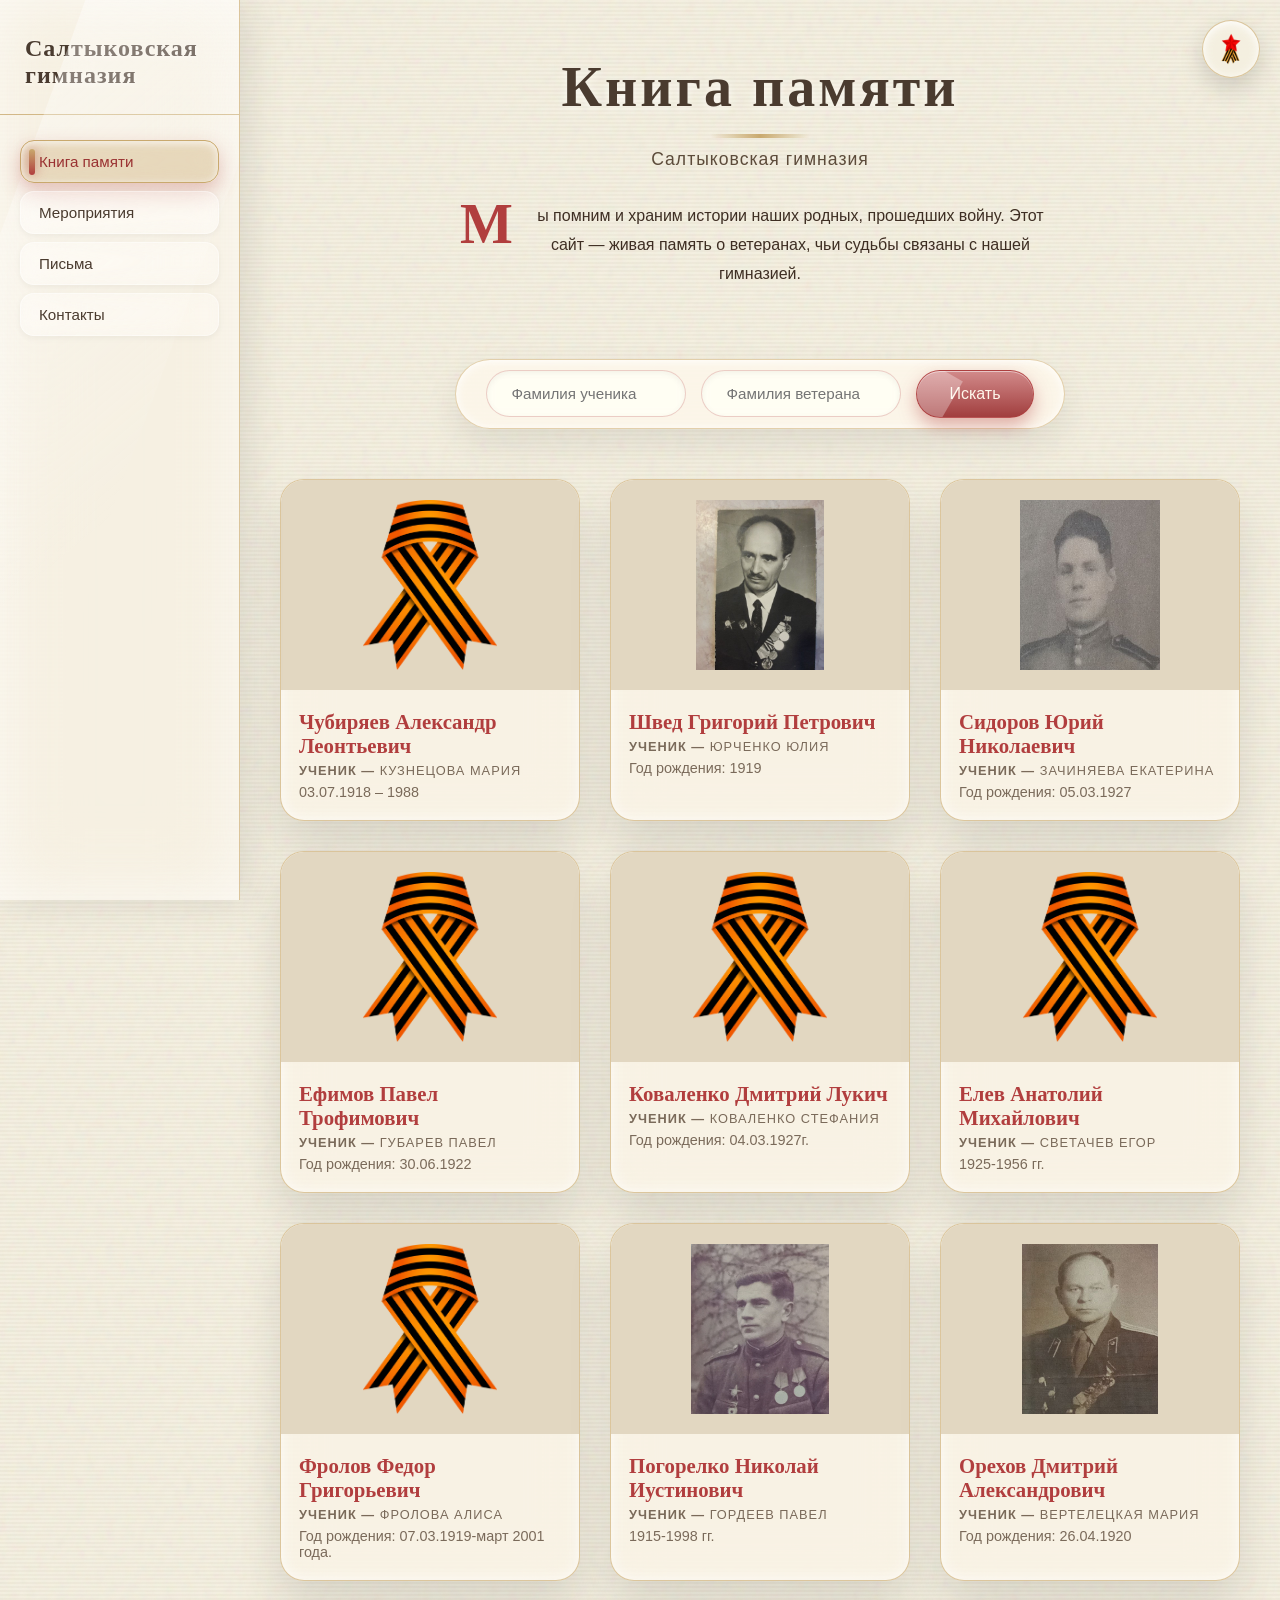
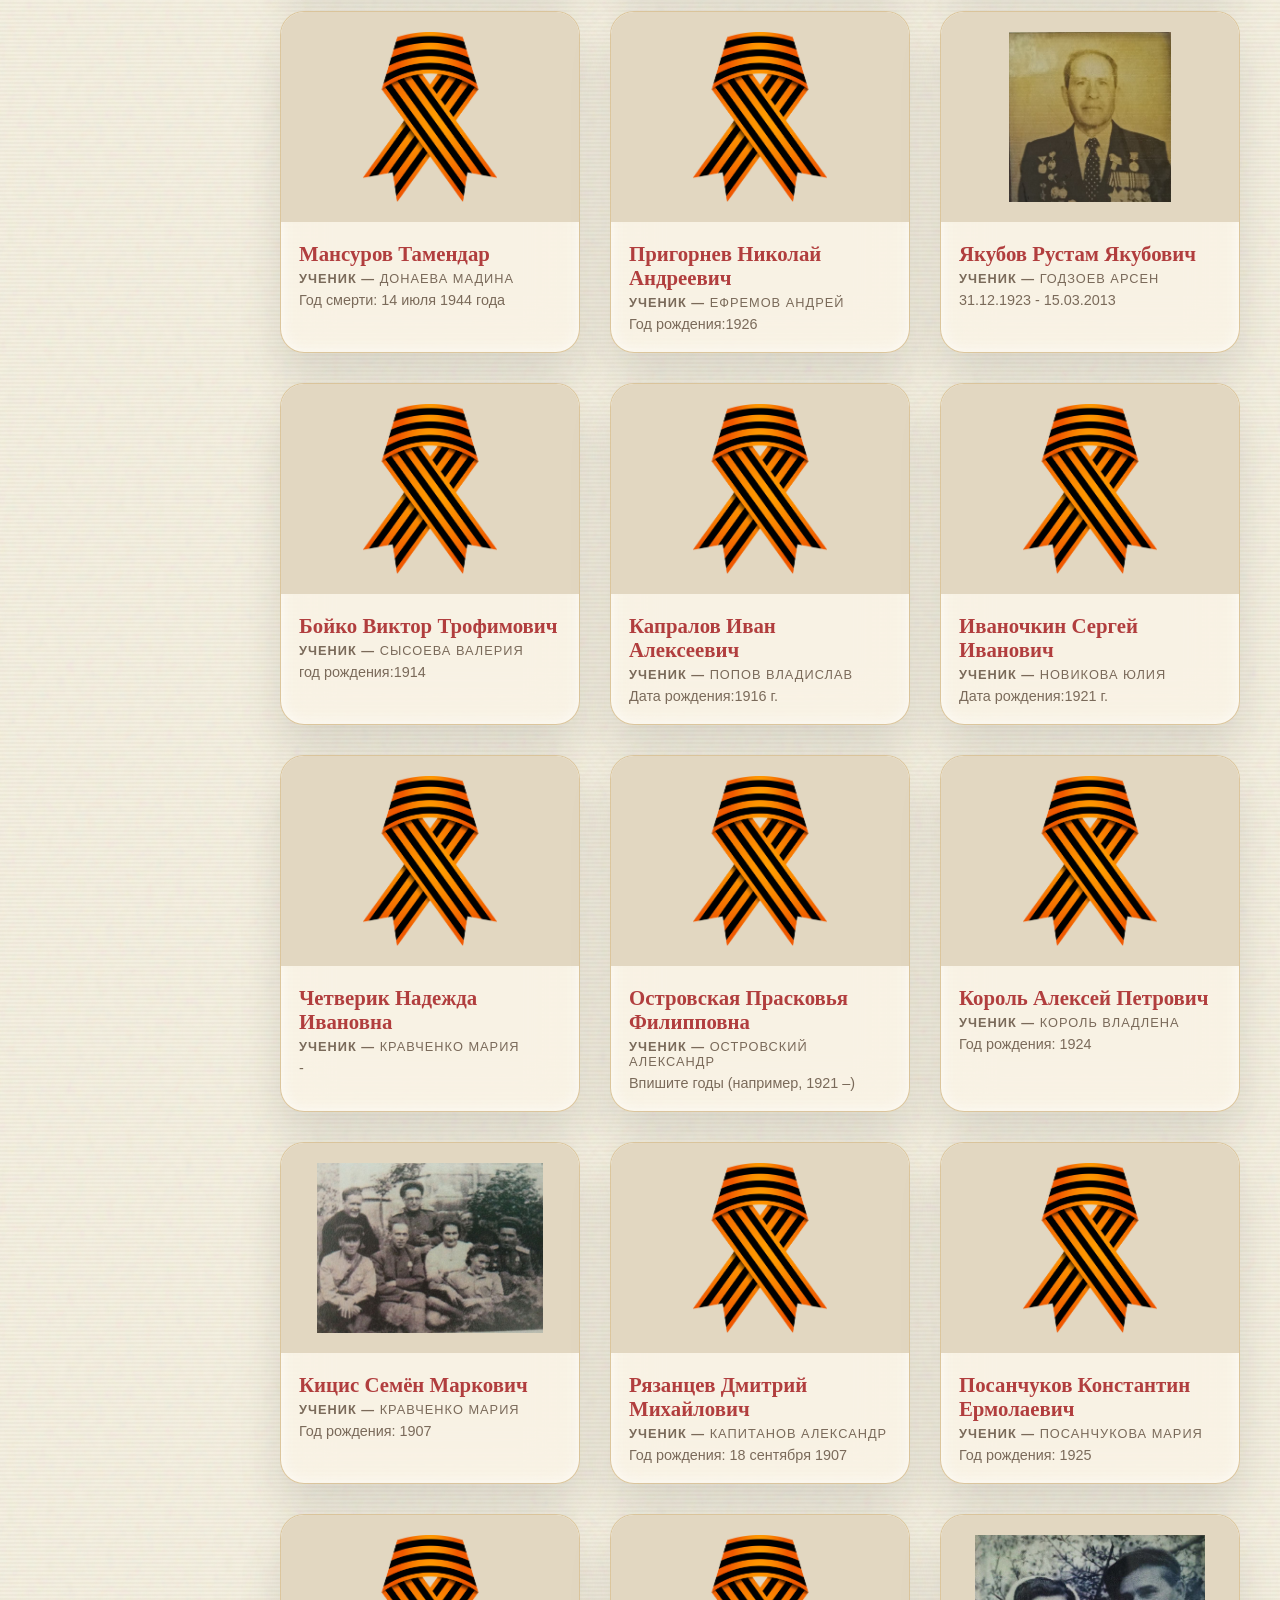
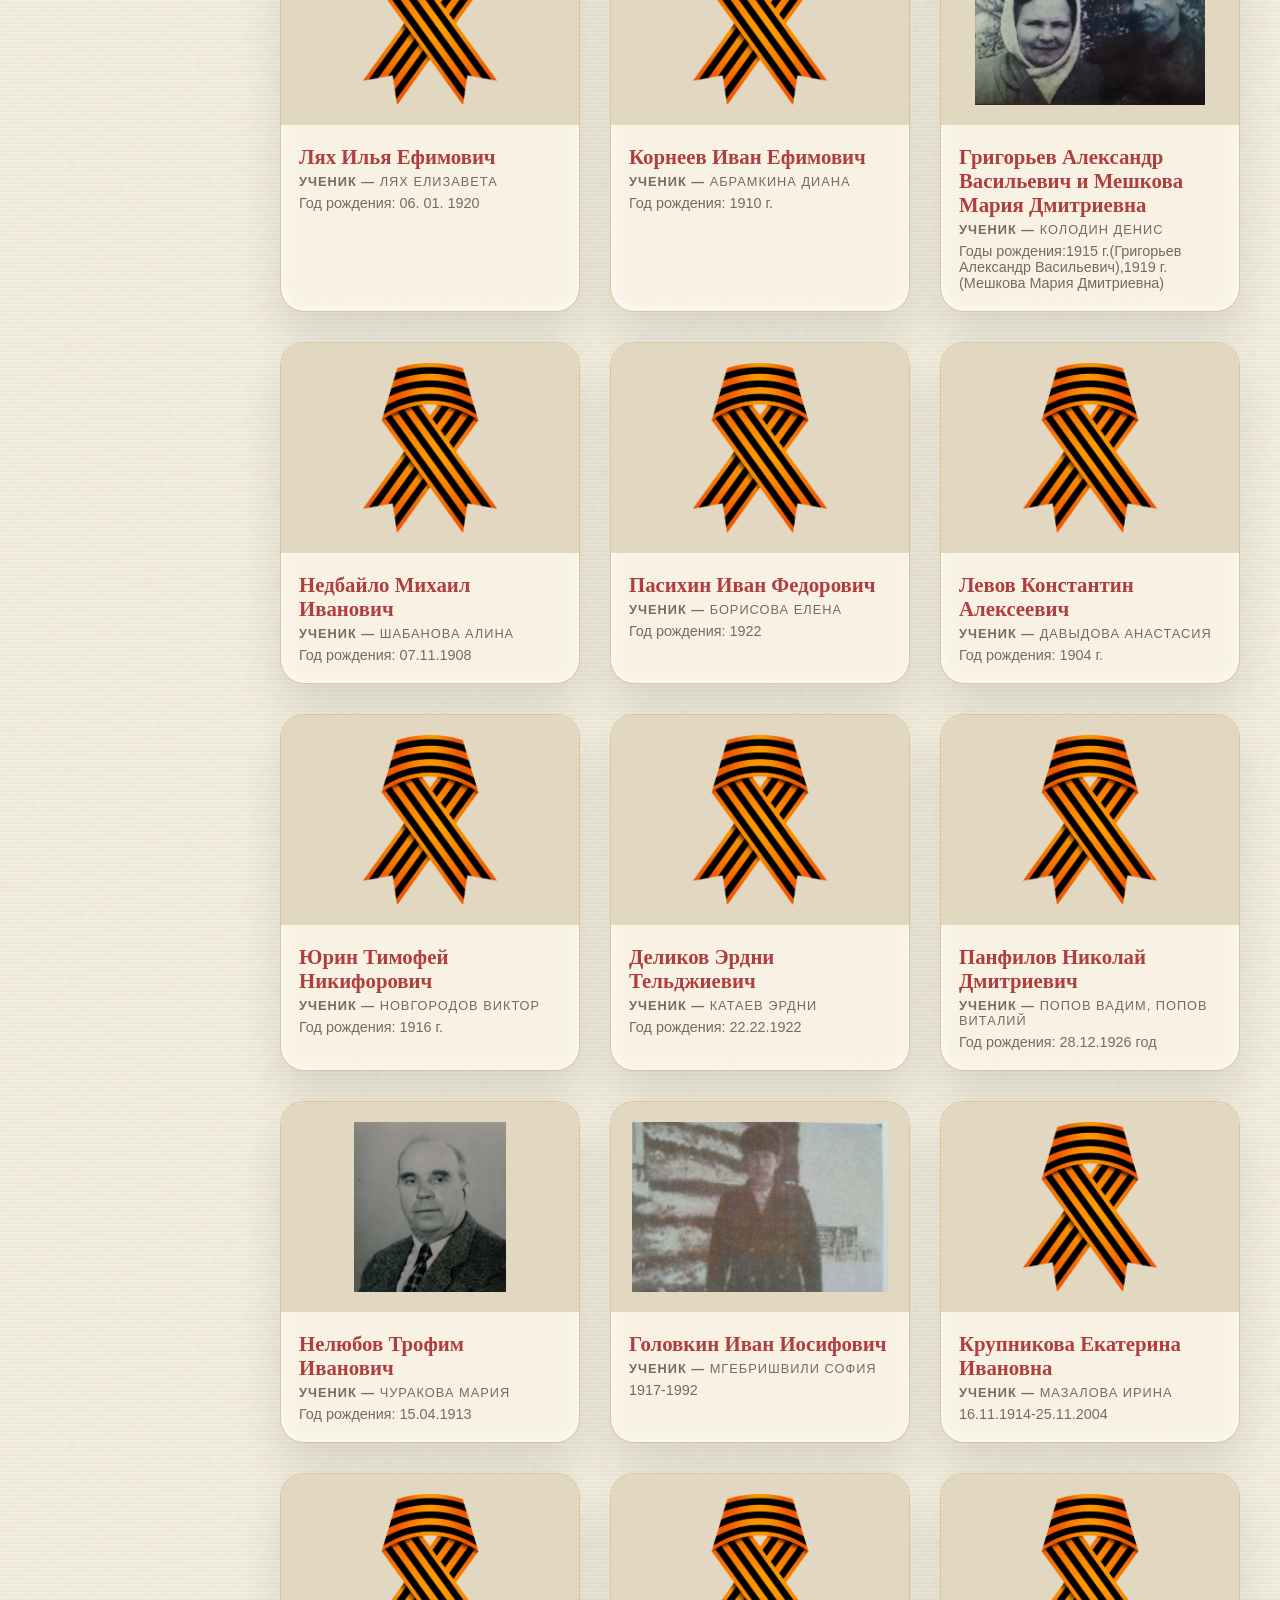
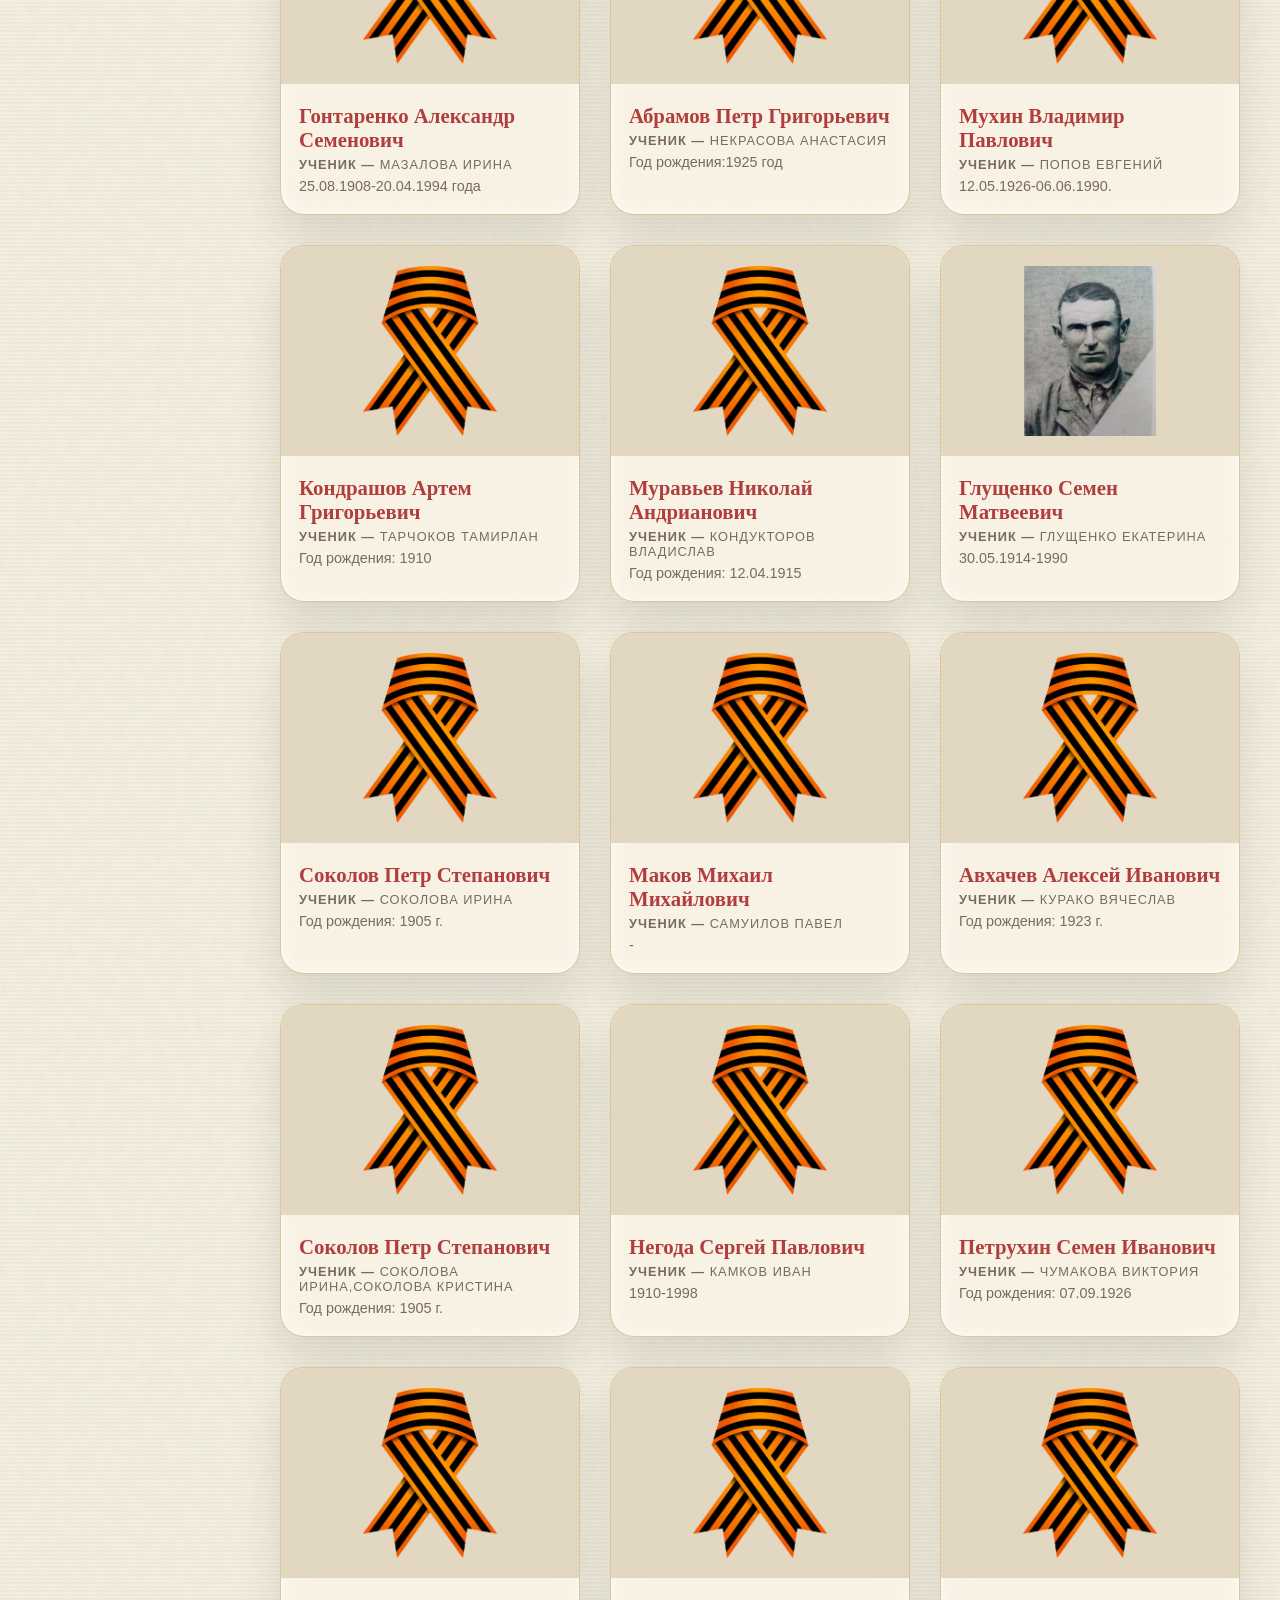
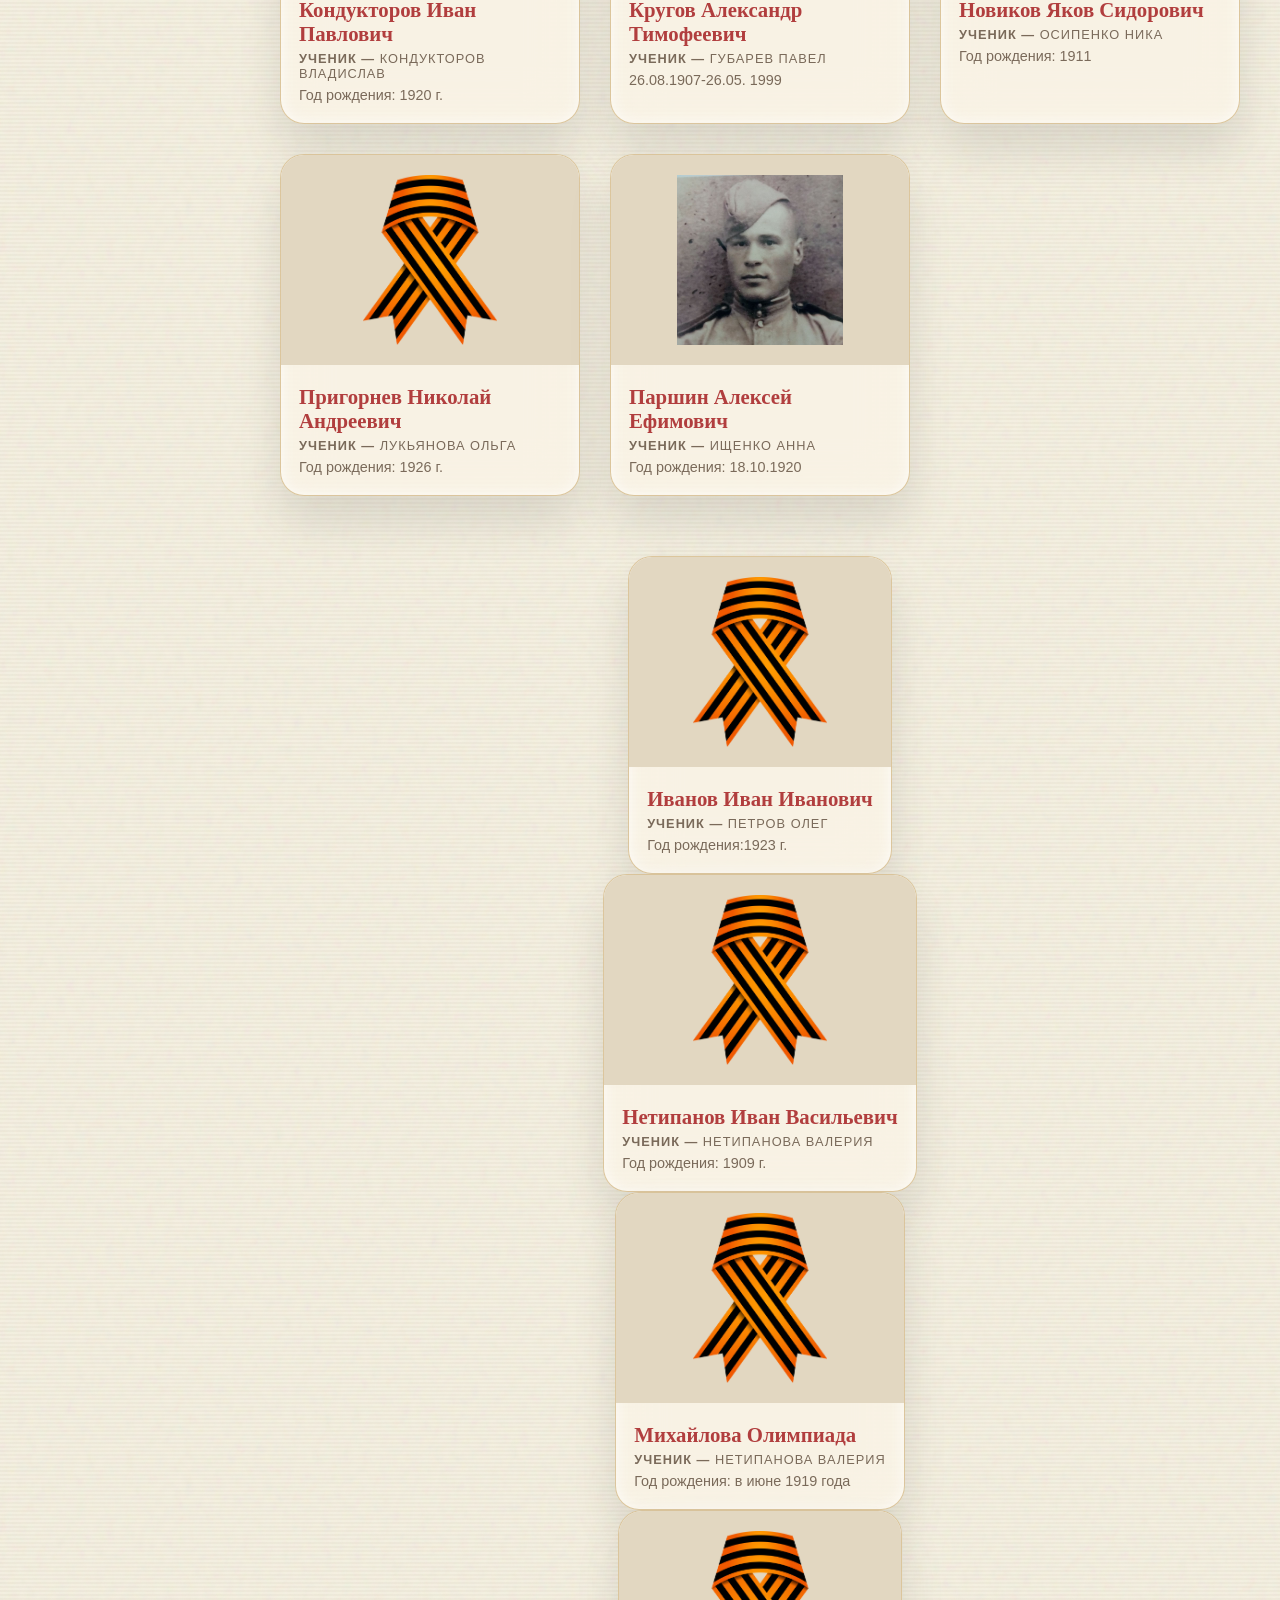
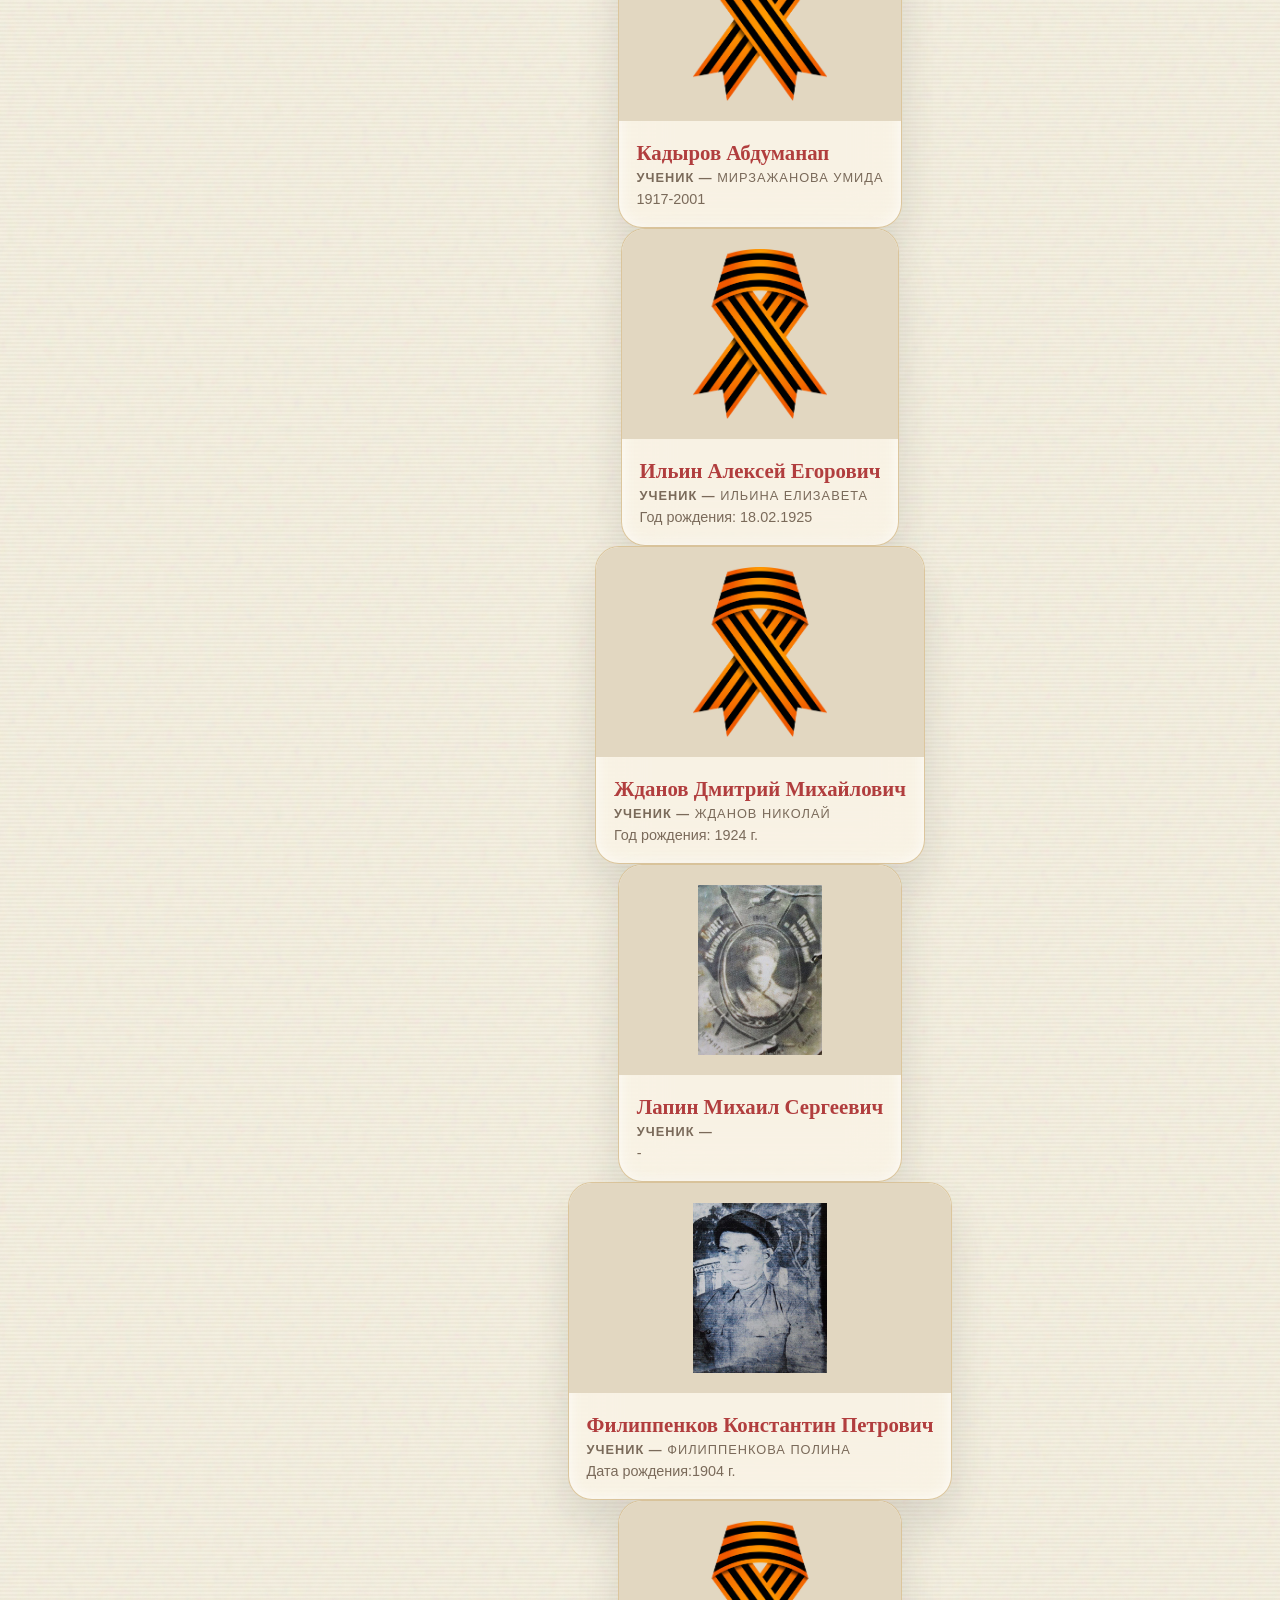
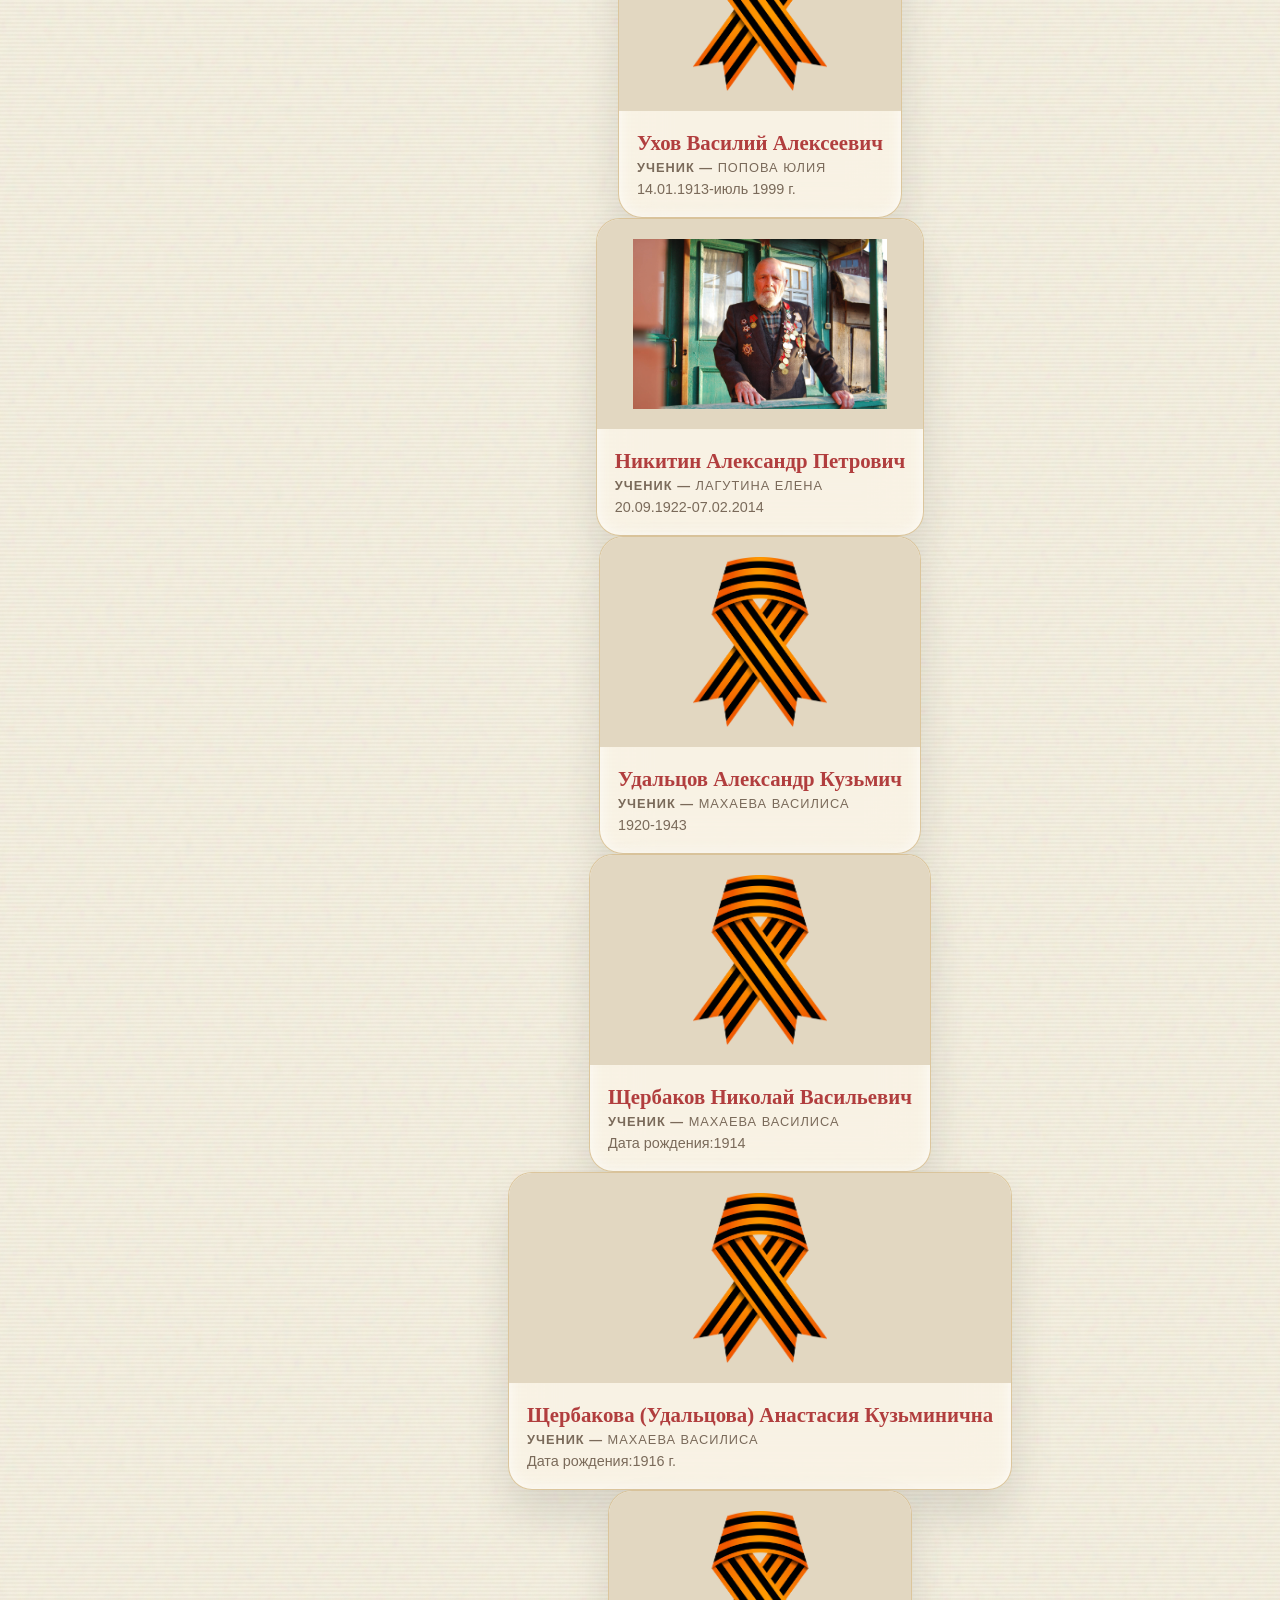
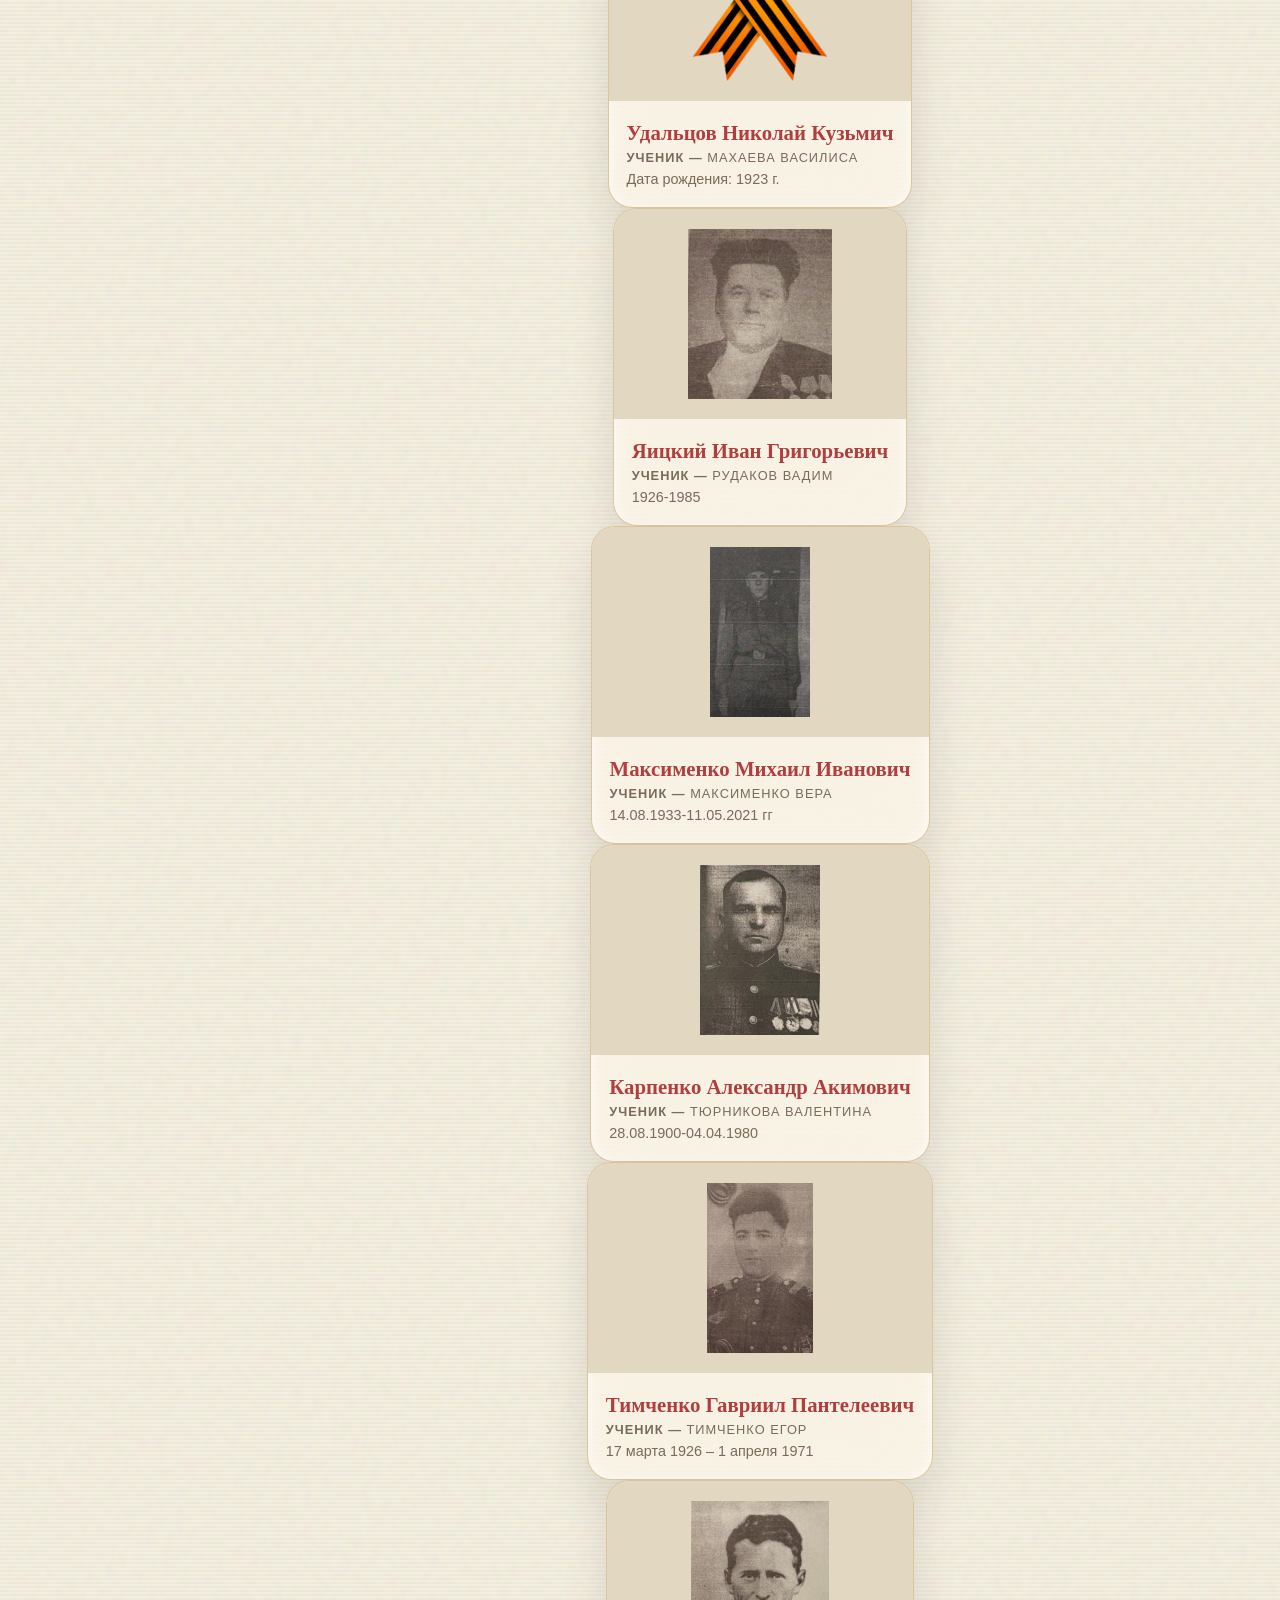
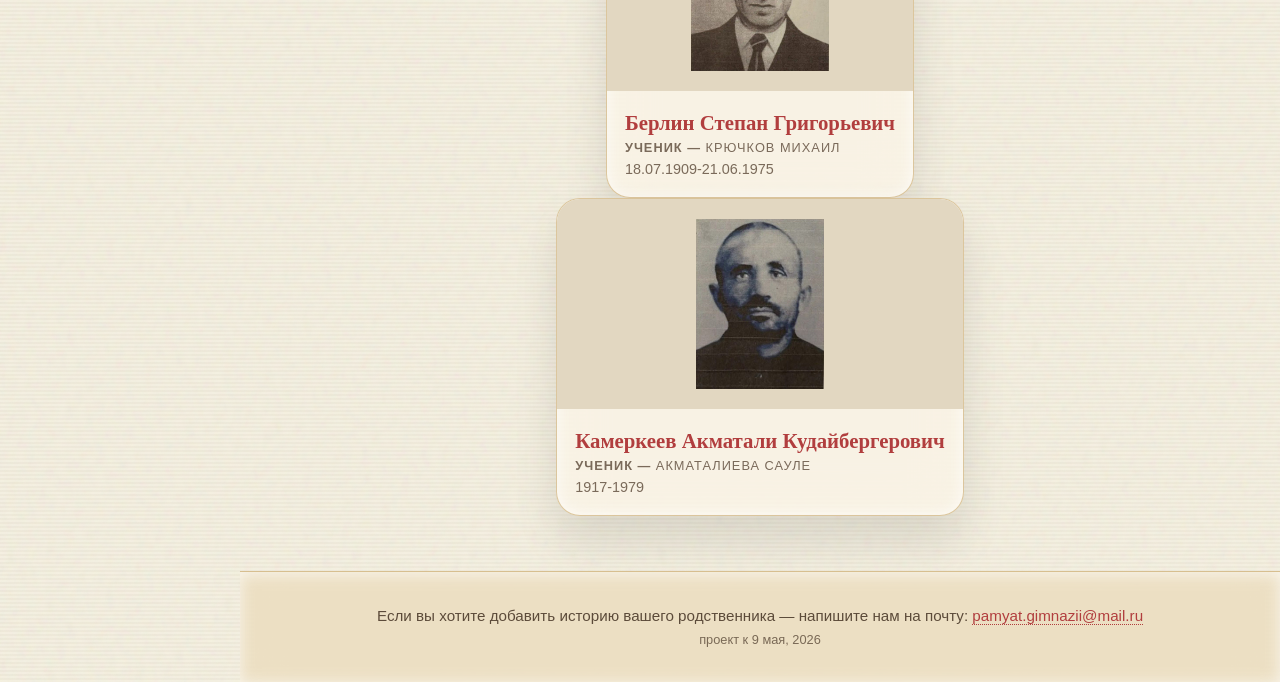
==== commit 338a9bde: "Add files via upload" ====
--- a/index.html
+++ b/index.html
@@ -900,7 +900,294 @@
                 </div>
             </div>
         </div>
-    </main>
+            <!-- Карточка 51 -->
+            <div class="card" data-story="Место рождения: Украинская ССР, Ворошиловградская область, Новосельский район. № наградного документа: 23, дата наградного документа:26.03.1987, № записи: 1567673633. Награждён Орденом Отечественной войны ІІ степени" data-photo="">
+                <div class="card-image">
+                    <img src="georgiyevskayaLenta.png" alt="Георгиевская лента" class="lenta-placeholder">
+                </div>
+                <div class="card-info">
+                    <div class="card-veteran-name">Иванов Иван Иванович</div>
+                    <div class="card-student-name">Петров Олег</div>
+                    <div class="card-years">Год рождения:1923 г.</div>
+                </div>
+            </div>
+            <!-- Карточка 52 -->
+            <div class="card" data-story="Гвардии разведчик 75 отдельной дивизии Ефрейтор.Военный с. айгуста 1941 по март 1943 на Западном фронте.С марта 1943 по сентябрь 1944 Украинский фронт.С сентября 1944 по 1 января 1945 года третий Прибалтийский фронт.С 1 января 1945 по май 1945 первый Белорусский фронт.Награжден, следующими орденами и медалями:Орден Отечественной войны II степени,Награждено подчеркнутое звание,документ №87,Дата наградного документа:от 06.04.1985.Медаль "За боевые заслуги",Медаль Сталина (за освобождение городов: Лукату, Шваланге, Вельд, Винберг, Дрезден),Медаль Сталина (за честную службу на благо Родине),Медаль "За освобождение Варшавы",Медаль "За взятую Берлина",
+Медаль "За отвагу". За ликвидацию сильного укрепления на правом реки Одер города Ольтдами (был ранен),Медаль "За освобождение Риги",
+Медаль "За освобождение города Барановича" (мощного укрепления немцев),Медаль "За победу над фашизмом",Благодарственное письмо за освобождение городов Козизальце, Александров, Бронберг.Благодарственное письмо за освобождение Польши.Благодарственное письмо за освобождение городов Лобзь, Кутно, Томашев."" data-photo="">
+                <div class="card-image">
+                    <img src="georgiyevskayaLenta.png" alt="Георгиевская лента" class="lenta-placeholder">
+                </div>
+                <div class="card-info">
+                    <div class="card-veteran-name">Нетипанов Иван Васильевич</div>
+                    <div class="card-student-name">Нетипанова Валерия</div>
+                    <div class="card-years">Год рождения: 1909 г.</div>
+                </div>
+            </div>
+            <!-- Карточка 53 -->
+            <div class="card" data-story="Призвана была на военную службу в июне 1941 года в Челябинской обл., Щучанского р-н, д. Козино. Имела звание - старший сержант медицинской службы. Воевала в должности санитарного инструктора мотострелкового полка на Западном и Белорусском фронтах. Спасая бойцов, сама была несколько раз ранена.Перечень наград:1.Медаль «За боевые заслуги» 13 сентября 1943г. 2.Орден Славы III степени 18 февраля 1944" data-photo="">
+                <div class="card-image">
+                    <img src="georgiyevskayaLenta.png" alt="Георгиевская лента" class="lenta-placeholder">
+                </div>
+                <div class="card-info">
+                    <div class="card-veteran-name">Михайлова Олимпиада</div>
+                    <div class="card-student-name">Нетипанова Валерия</div>
+                    <div class="card-years">Год рождения: в июне 1919 года</div>
+                </div>
+            </div>
+            <!-- Карточка 54 -->
+            <div class="card" data-story="Место рождения: уроженец Киргизии.Был призван на военную службу в июне 1941 года. Он участвовал в боях на рубежах Москвы, участвовал в обороне города героя Ленинграда.По окончанию войны он вернулся в Киргизию, работал на заводе, воспитывал детей." data-photo="">
+                <div class="card-image">
+                    <img src="georgiyevskayaLenta.png" alt="Георгиевская лента" class="lenta-placeholder">
+                </div>
+                <div class="card-info">
+                    <div class="card-veteran-name">Кадыров Абдуманап</div>
+                    <div class="card-student-name">Мирзажанова Умида</div>
+                    <div class="card-years">1917-2001</div>
+                </div>
+            </div>
+            <!-- Карточка 55 -->
+            <div class="card" data-story="Место рождения: Белгородская обл., п. Ровеньки.После освобождения Ровеньского района от фашистских захватчиков, 3 февраля 1943 года был призван в Советскую Армию. С февраля 1943 года и до окончания войны служил в 211 отдельной роте специализирования 42 инженерной бригады. Воевал на Украинском фронте. Свой боевой путь начал с освобождения г. Воронежа, затем Курская дуга на Прохоровском направлении, освобождал г. Харьков, г. Белгород, г. Киев, г. Львов, г. Краков. Участвовал в уничтожении Корсунь-Шевченковской группировки немцев, воевал на Сандамирском плацдарме, освобождал г. Прагу, штурмовал немецкий город Бреслау и закончил войну 14 мая 1945 года в г. Дрезден. Непосредственно на фронте был с февраля 1943 года по 30 мая 1945 года.Дата наградного документа:1. от 06.04.1985,№ записи: 1519507692.Награждён Орденом «Отечественной войны ІІ степени»,-орден Красного знамени;-медаль «За боевые заслуги»;-медаль «За освобождение Праги»;-медаль «За победу над Германией»;и ещё 16 юбилейных." data-photo="">
+                <div class="card-image">
+                    <img src="georgiyevskayaLenta.png" alt="Георгиевская лента" class="lenta-placeholder">
+                </div>
+                <div class="card-info">
+                    <div class="card-veteran-name">Ильин Алексей Егорович</div>
+                    <div class="card-student-name">Ильина Елизавета</div>
+                    <div class="card-years">Год рождения: 18.02.1925</div>
+                </div>
+            </div>
+            <!-- Карточка 56 -->
+            <div class="card" data-story="Место рождения: уроженец с.Беспалово, Алтайского края.
+
+Был призван в ряды Вооруженных сил в 1942 году, воинское звание красноармеец.
+
+Перечень наград:
+
+1. Медаль «За боевые заслуги» (от 17.08.1944 номер 184),
+
+Орден «Отечественной войны ІІ степени».
+
+№ записи наградного документа 1511937302" data-photo="">
+                <div class="card-image">
+                    <img src="georgiyevskayaLenta.png" alt="Георгиевская лента" class="lenta-placeholder">
+                </div>
+                <div class="card-info">
+                    <div class="card-veteran-name">Жданов Дмитрий Михайлович</div>
+                    <div class="card-student-name">Жданов Николай</div>
+                    <div class="card-years">Год рождения: 1924 г.</div>
+                </div>
+            </div>
+            <!-- Карточка 57 -->
+            <div class="card" data-story="Место рождения: уроженец Тамбовской обл. село Марьевка.
+
+Труженик тыла." data-photo="Lapin.png">
+                <div class="card-image">
+                    <img src="Lapin.png" alt="Лапин М.С." class="lenta-placeholder">
+                </div>
+                <div class="card-info">
+                    <div class="card-veteran-name">Лапин Михаил Сергеевич</div>
+                    <div class="card-student-name"Хайруллина Диляра></div>
+                    <div class="card-years">-</div>
+                </div>
+            </div>
+            <!-- Карточка 58 -->
+            <div class="card" data-story="1904 года рождения с июля 1941 г. по июнь 1943 г. воевал на «Западном» и «Белорусском» фронтах в составе 24 Гвардейского артиллерийского полка 5 Гвардейской стрелковой дивизии. В июне 1943 г. был тяжело ранен. После выздоровления был направлен на фронт и воевал в составе своего полка. В мае 1944 был вторично ранен.
+
+После выздоровления работал старшиной эвакогоспитале № 1075.
+
+Награжден: орденом «Красной звезды», «Красного знамени», «Отечественной войны 1 и 2 степени»; медалями «За отвагу», «За победу над Германией»" data-photo="Filippenkov.png">
+                <div class="card-image">
+                    <img src="Filippenkov.png" alt="Филиппенков" class="lenta-placeholder">
+                </div>
+                <div class="card-info">
+                    <div class="card-veteran-name">Филиппенков Константин Петрович</div>
+                    <div class="card-student-name">Филиппенкова Полина</div>
+                    <div class="card-years">Дата рождения:1904 г. </div>
+                </div>
+            </div>
+            <!-- Карточка 59 -->
+            <div class="card" data-story="Место рождения: Бурят-Монгольская АССР, с. Баргузин.Воевал в 87 гвардейском стрелковом полку 29 гвардейской стрелковой дивизии, 258 гвардейском стрелковом полку 56 гвардейской стрелковой дивизии, входящими в состав 2 Прибалтийского фронта и других частях в период с 1942 по 1944 год.Прошел боевой путь от Смоленской и Псковской области, до Прибалтики, получил множественные осколочные ранения. Награждён медалью «За отвагу», орденом «Славы» III степени орденом «Отечественной войны» І степени." data-photo="">
+                <div class="card-image">
+                    <img src="georgiyevskayaLenta.png" alt="Георгиевская лента" class="lenta-placeholder">
+                </div>
+                <div class="card-info">
+                    <div class="card-veteran-name">Ухов Василий Алексеевич</div>
+                    <div class="card-student-name">Попова Юлия</div>
+                    <div class="card-years">14.01.1913-июль 1999 г.</div>
+                </div>
+            </div>
+            <!-- Карточка 60 -->
+            <div class="card" data-story="Родился в Рязанской области, Михайловский район, село Ерино. 
+Выучился на авиационного механика в Волчанский авиационный школе. Затем работал в Москве. Весной 1943 был отобран на фронт, как один из лучших авиамехаников для обслуживания самолётов, на которых летали французские лётчики в эскадрилье "Нормандия-Неман".
+В составе истребительного авиаполка "Нормандия-Неман"  принимал участие в Курской битве(1943 г.), в белорусский операции(1944 г.), а также в Восточно-Прусской операции (1945 г.) . 
+Награды: за участие в Великой Отечественной войне был удостоен орденов Отечественной войны II степени, Красной Звезды, двух французских крестов и множества медалей. 
+Закончил военную службу в 1947 году в звании старшина. 
+В ноябре 2010 года Александр Петрович был награждён орденом Почётного легиона - высшим знаком отличия, почёта и официального признания особых заслуг перед Францией." data-photo="Nikitin.png">
+                <div class="card-image">
+                    <img src="Nikitin.png" alt="Никитин А.П." class="lenta-placeholder">
+                </div>
+                <div class="card-info">
+                    <div class="card-veteran-name">Никитин Александр Петрович</div>
+                    <div class="card-student-name">Лагутина Елена</div>
+                    <div class="card-years">20.09.1922-07.02.2014</div>
+                </div>
+            </div>
+            <!-- Карточка 61 -->
+            <div class="card" data-story="Погиб в 1943 году под городом Желтые Воды (Родной брат прабабушки)" data-photo="">
+                <div class="card-image">
+                    <img src="georgiyevskayaLenta.png" alt="Георгиевская лента" class="lenta-placeholder">
+                </div>
+                <div class="card-info">
+                    <div class="card-veteran-name">Удальцов Александр Кузьмич</div>
+                    <div class="card-student-name">Махаева Василиса</div>
+                    <div class="card-years">1920-1943</div>
+                </div>
+            </div>
+            <!-- Карточка 62 -->
+            <div class="card" data-story="Эвакуация с моторостроительным заводом из Рыбинска в Уфу. Трудовой фронт." data-photo="">
+                <div class="card-image">
+                    <img src="georgiyevskayaLenta.png" alt="Георгиевская лента" class="lenta-placeholder">
+                </div>
+                <div class="card-info">
+                    <div class="card-veteran-name">Щербаков Николай Васильевич</div>
+                    <div class="card-student-name">Махаева Василиса</div>
+                    <div class="card-years">Дата рождения:1914 </div>
+                </div>
+            </div>
+            <!-- Карточка 63 -->
+            <div class="card" data-story="Эвакуация с моторостроительным заводом из Рыбинска в Уфу. Трудовой фронт. (Прабабушка)" data-photo="">
+                <div class="card-image">
+                    <img src="georgiyevskayaLenta.png" alt="Георгиевская лента" class="lenta-placeholder">
+                </div>
+                <div class="card-info">
+                    <div class="card-veteran-name">Щербакова (Удальцова) Анастасия Кузьминична</div>
+                    <div class="card-student-name">Махаева Василиса</div>
+                    <div class="card-years">Дата рождения:1916 г. </div>
+                </div>
+            </div>
+            <!-- Карточка 64 -->
+            <div class="card" data-story="прошел всю войну командиром орудия до Праги. (родной брат прабабушки)" data-photo="">
+                <div class="card-image">
+                    <img src="georgiyevskayaLenta.png" alt="Георгиевская лента" class="lenta-placeholder">
+                </div>
+                <div class="card-info">
+                    <div class="card-veteran-name">Удальцов Николай Кузьмич</div>
+                    <div class="card-student-name">Махаева Василиса</div>
+                    <div class="card-years">Дата рождения: 1923 г.</div>
+                </div>
+            </div>
+            <!-- Карточка 65 -->
+            <div class="card" data-story="Участник Великой Отечественной войны. Ушел на фронт рядовым в 1943 году. Был шофером ГАЗ-АА. Возил снаряды на передовую. Участвовал в боевых действиях в Венгрии, Австрии.Ранения:
+
+В 1944 г. был контужен. Проходил лечение в госпитале в районе боевых действий.
+
+Награды:
+
+1. Орден Отечественной войны 2-ой степени.
+
+2. Медаль за победу над Германией.
+
+3. Медаль участника боев за освобождение столицы Австрии города Вены.
+
+4. Медаль участника разгрома 11 танковых дивизий и овладения городами Мор, Зирц, Веспрем в Венгрии, 4350 других населенных пунктов.
+
+5. Медаль участника разгрома танковой группы немцев юго-западного Будапешта в марте 1945 года." data-photo="Yaitsky.png">
+                <div class="card-image">
+                    <img src="Yaitsky.png" alt="Яицкий И.Г." class="lenta-placeholder">
+                </div>
+                <div class="card-info">
+                    <div class="card-veteran-name">Яицкий Иван Григорьевич</div>
+                    <div class="card-student-name">Рудаков Вадим</div>
+                    <div class="card-years">1926-1985</div>
+                </div>
+            </div>
+            <!-- Карточка 66 -->
+            <div class="card" data-story="Родился 14 августа 1933 года в деревне Кошелев, Пропойского района, Республики Беларусь. Во время Великой Отечественной Войны дедушке было всего восемь лет беззащитный ребенок нашего возраста, окончил всего 2 класса, но в памяти вторжение фашистской Германии осталось навсегда.
+
+Август 1941 года, немецкие захватчики оккупировали поселок Кошелев, мирные жители были вынуждены уйти в лес, самолеты с крестами на борту разбомбили все постройки, огонь окутал район. Жители, оставшись без всего, уходили лесами вглубь страны, на пути стояла деревня Шеломы, где войска противника устроили облаву, всех мужчин расстреляли, поэтому шли дальше, к непосредственной близости советским войскам, в итоге, обосновались в землянках деревни Лебедевка.
+
+Весь маршрут помнит, как за спиной носил увесистый чугунок, в котором на привалах готовили суп из лебеды, «гнилушек» (картошка прошлогодняя, которую выкапывали из замёрзшей земли).
+
+Живя в землянках, регулярно помогали советским солдатам чистить овощи, за помощь получали от бравых солдат часть провизии, на этом и выживали. Позже, 24 ноября 1943 года, бравые войска советской республики деоккупировали район, жители вернулись в Шеломы, дедушка занялся пастушеством, затем освоил специальность тракториста и помогал восстанавливать родной край.
+
+Такова судьба ребенка во времена чудовищных, оккупационных действий." data-photo="Maksimenko.png">
+                <div class="card-image">
+                    <img src="Maksimenko.png" alt="Максименко М.И." class="lenta-placeholder">
+                </div>
+                <div class="card-info">
+                    <div class="card-veteran-name">Максименко Михаил Иванович</div>
+                    <div class="card-student-name">Максименко Вера</div>
+                    <div class="card-years">14.08.1933-11.05.2021 гг</div>
+                </div>
+            </div>
+            <!-- Карточка 67 -->
+            <div class="card" data-story="Подполковник. Где воевал:
+
+С декабря 1921 года по август 1922 года красноармеец Карпенко А.А. воевал на полях Гражданской войны в составе пехотных частей Красной Армии.
+
+С июня 1941 г. по май 1945 г. майор Карпенко А.А. воевал на фронтах Великой Отечественной войны в составе автомобильных и танковых частей Красной Армии.
+
+Награды: Орден Ленина,Орден Красного Знамени,Медаль «За оборону Кавказа»,Медаль «За победу над Германией в Великой Отечественной войне 1941-1945 гг.»,Медаль «За боевые заслуги». " data-photo="Karpenko.png">
+                <div class="card-image">
+                    <img src="Karpenko.png" alt="Карпенко А.А." class="lenta-placeholder">
+                </div>
+                <div class="card-info">
+                    <div class="card-veteran-name">Карпенко Александр Акимович</div>
+                    <div class="card-student-name">Тюрникова Валентина</div>
+                    <div class="card-years">28.08.1900-04.04.1980</div>
+                </div>
+            </div>
+            <!-- Карточка 68 -->
+            <div class="card" data-story="Был призван в ряды Красной армии из города Дивное Ставропольского края 21 августа 1943 года. Воевал в 1128 отдельной зенитной пулемётной роте. Сержант. Войну закончил 12 июля 1945 года в должности старшего помощника коменданта одного из районов города Берлина." data-photo="Timchenko.png">
+                <div class="card-image">
+                    <img src="Timchenko.png" alt="Тимченко Г.П." class="lenta-placeholder">
+                </div>
+                <div class="card-info">
+                    <div class="card-veteran-name">Тимченко Гавриил Пантелеевич</div>
+                    <div class="card-student-name">Тимченко Егор</div>
+                    <div class="card-years">17 марта 1926 – 1 апреля 1971</div>
+                </div>
+            </div>
+            <!-- Карточка 69 -->
+            <div class="card" data-story="Берлин Степан Григорьевич родился в Приуральном районе поселок Рожково Казахская ССР.
+
+На фронте с 24.07.1941 года в 74 отдельной танковой бригаде.
+
+Военное звание рядовой химик разведчик.
+
+Участвовал в войне с Японией, в боях с японскими захватчиками в составе 74 танковой бригаде.
+
+Получил два ранения.
+
+Награжден благодарностью от Верховного Сталина, Медалью «За Победу над Японией». Демобилизован в ноябре 1945г.
+
+После войны работал ветеринаром. Добрый и скромный человек, воспитал и поставил на ноги 8 детей." data-photo="Berlin.png">
+                <div class="card-image">
+                    <img src="Berlin.png" alt="Берлин С.Г." class="lenta-placeholder">
+                </div>
+                <div class="card-info">
+                    <div class="card-veteran-name">Берлин Степан Григорьевич</div>
+                    <div class="card-student-name">Крючков Михаил</div>
+                    <div class="card-years">18.07.1909-21.06.1975</div>
+                </div>
+            </div>
+            <!-- Карточка 70 -->
+            <div class="card" data-story="Гвардейский полк, снайпер.
+
+В 1941 году был призван в Красную Армию.
+
+Участвовал в боях за освобождение Крыма, Севастополя. Дошел до Берлина" data-photo="Kamerkeev.png">
+                <div class="card-image">
+                    <img src="Kamerkeev.png" alt="Камеркеев" class="lenta-placeholder">
+                </div>
+                <div class="card-info">
+                    <div class="card-veteran-name">Камеркеев Акматали Кудайбергерович</div>
+                    <div class="card-student-name">Акматалиева Сауле</div>
+                    <div class="card-years">1917-1979</div>
+                </div>
+            </div>
+                </main>
 
     <div id="modal" class="modal">
         <div class="modal-content">
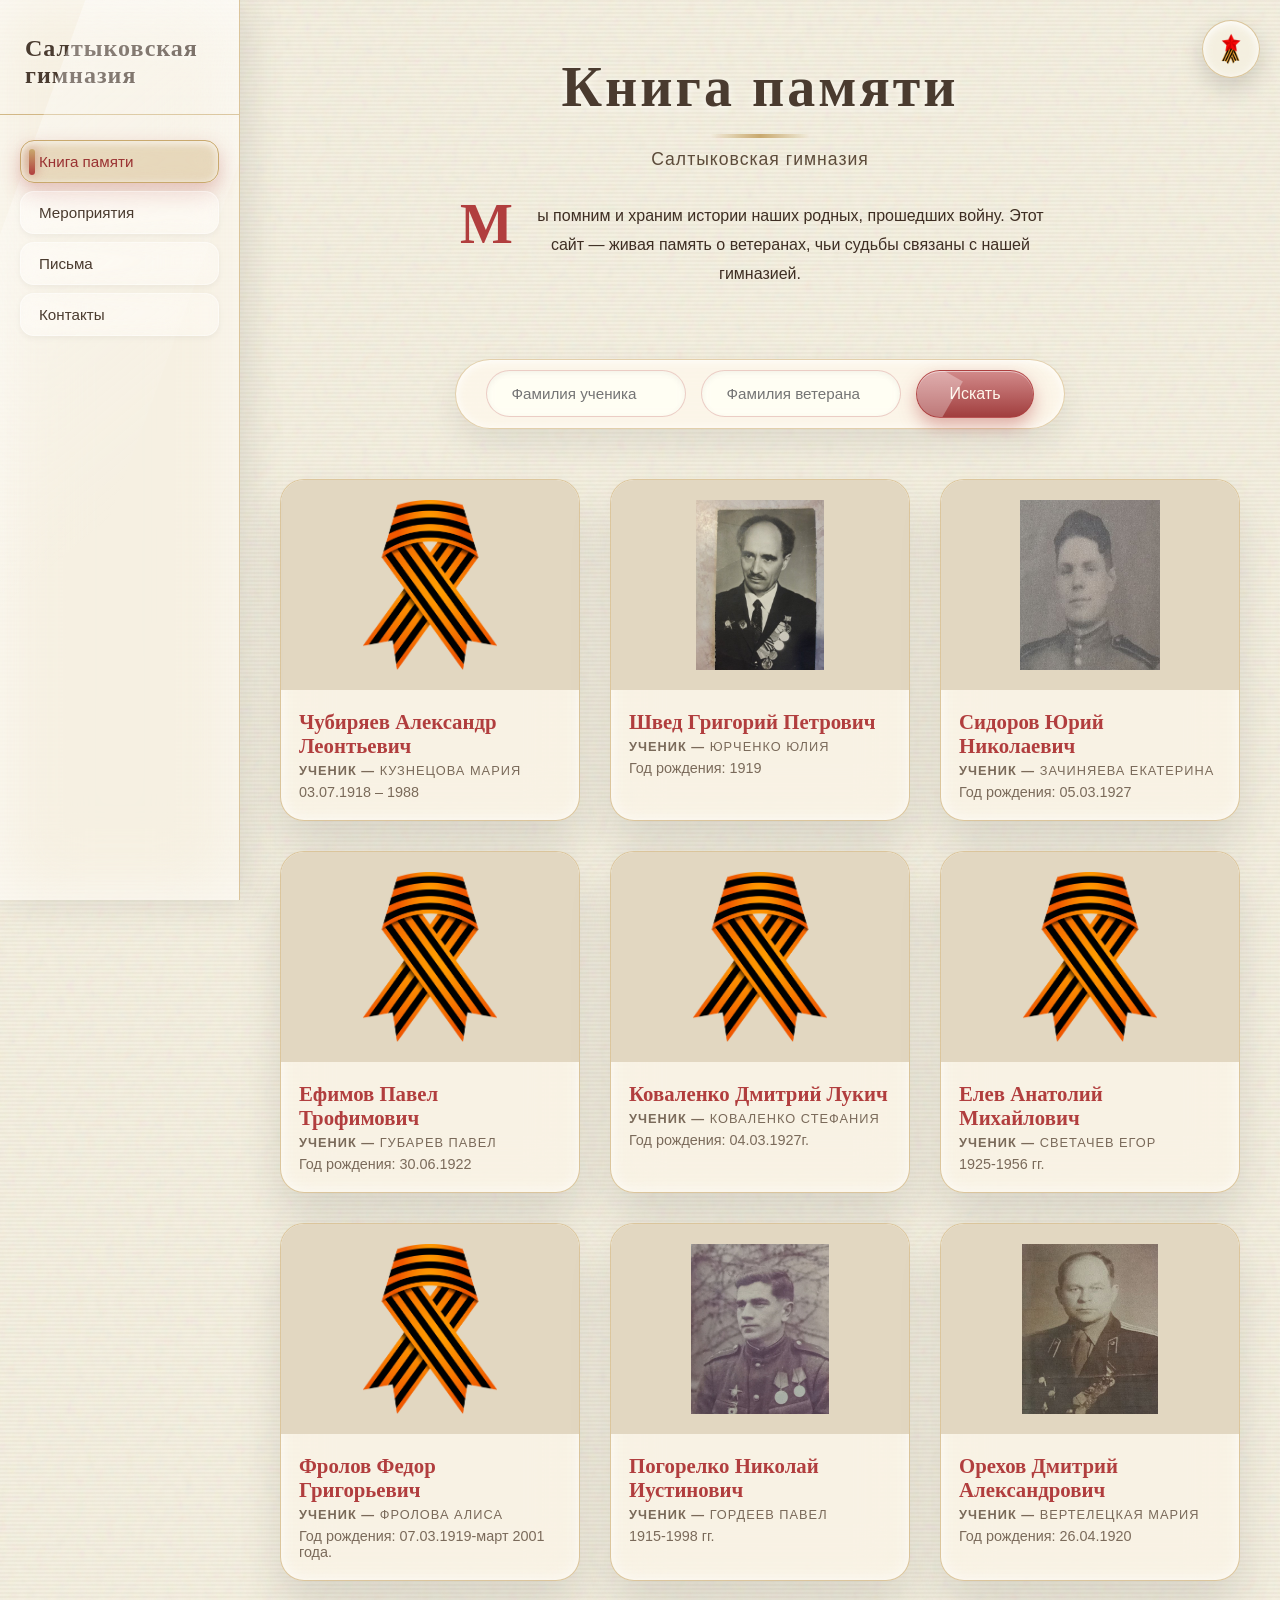
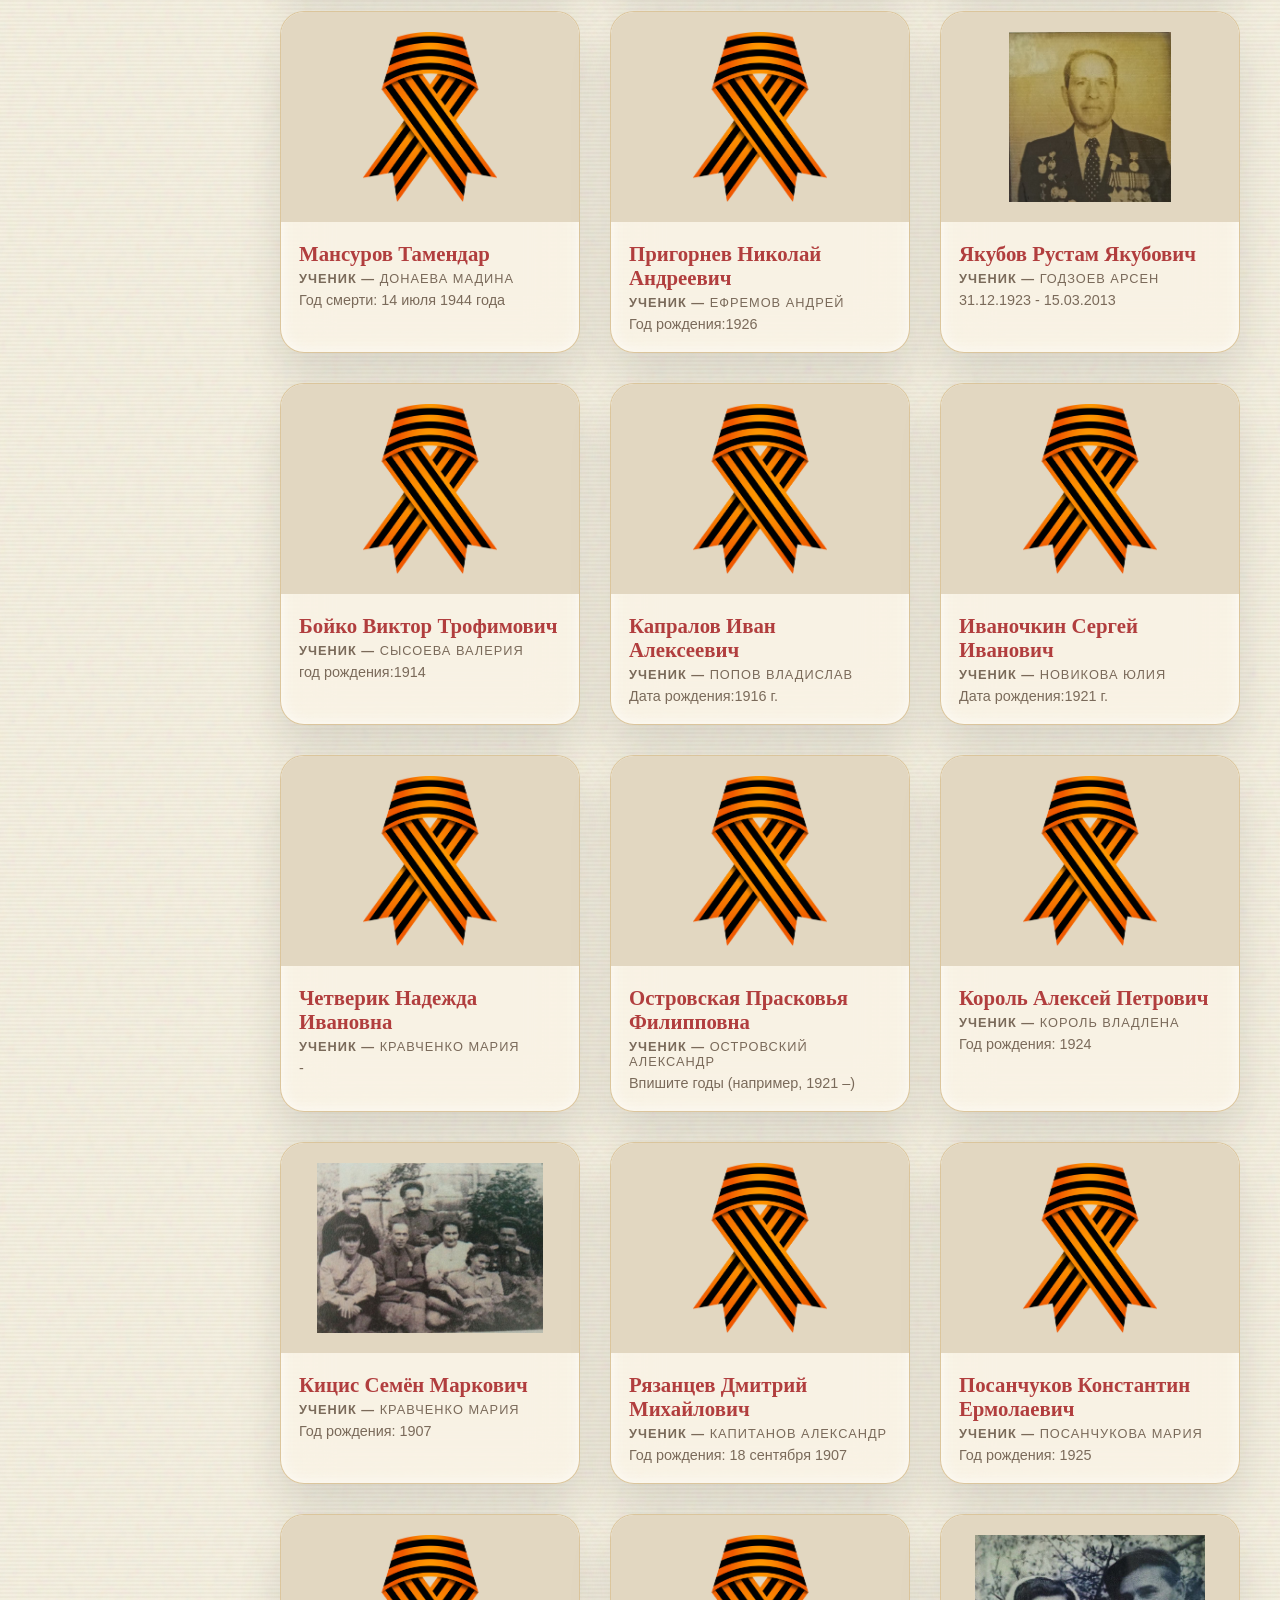
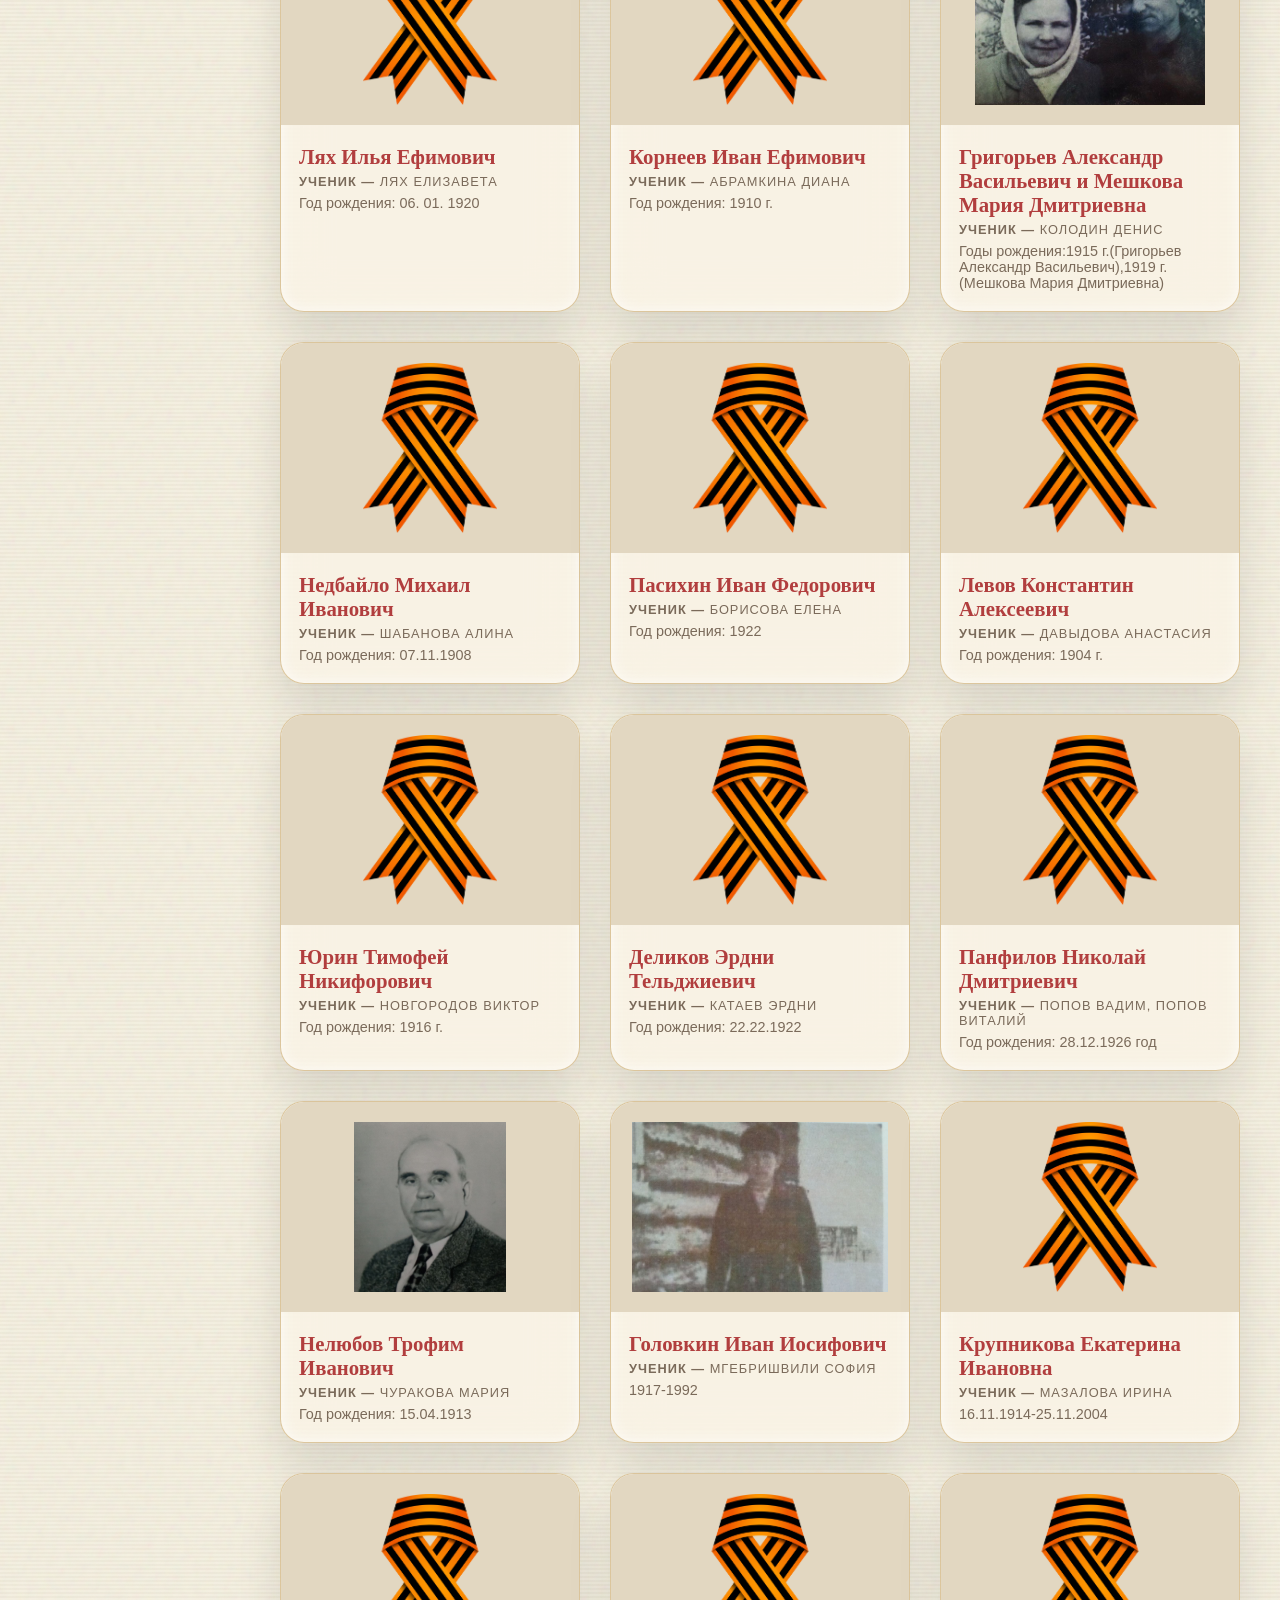
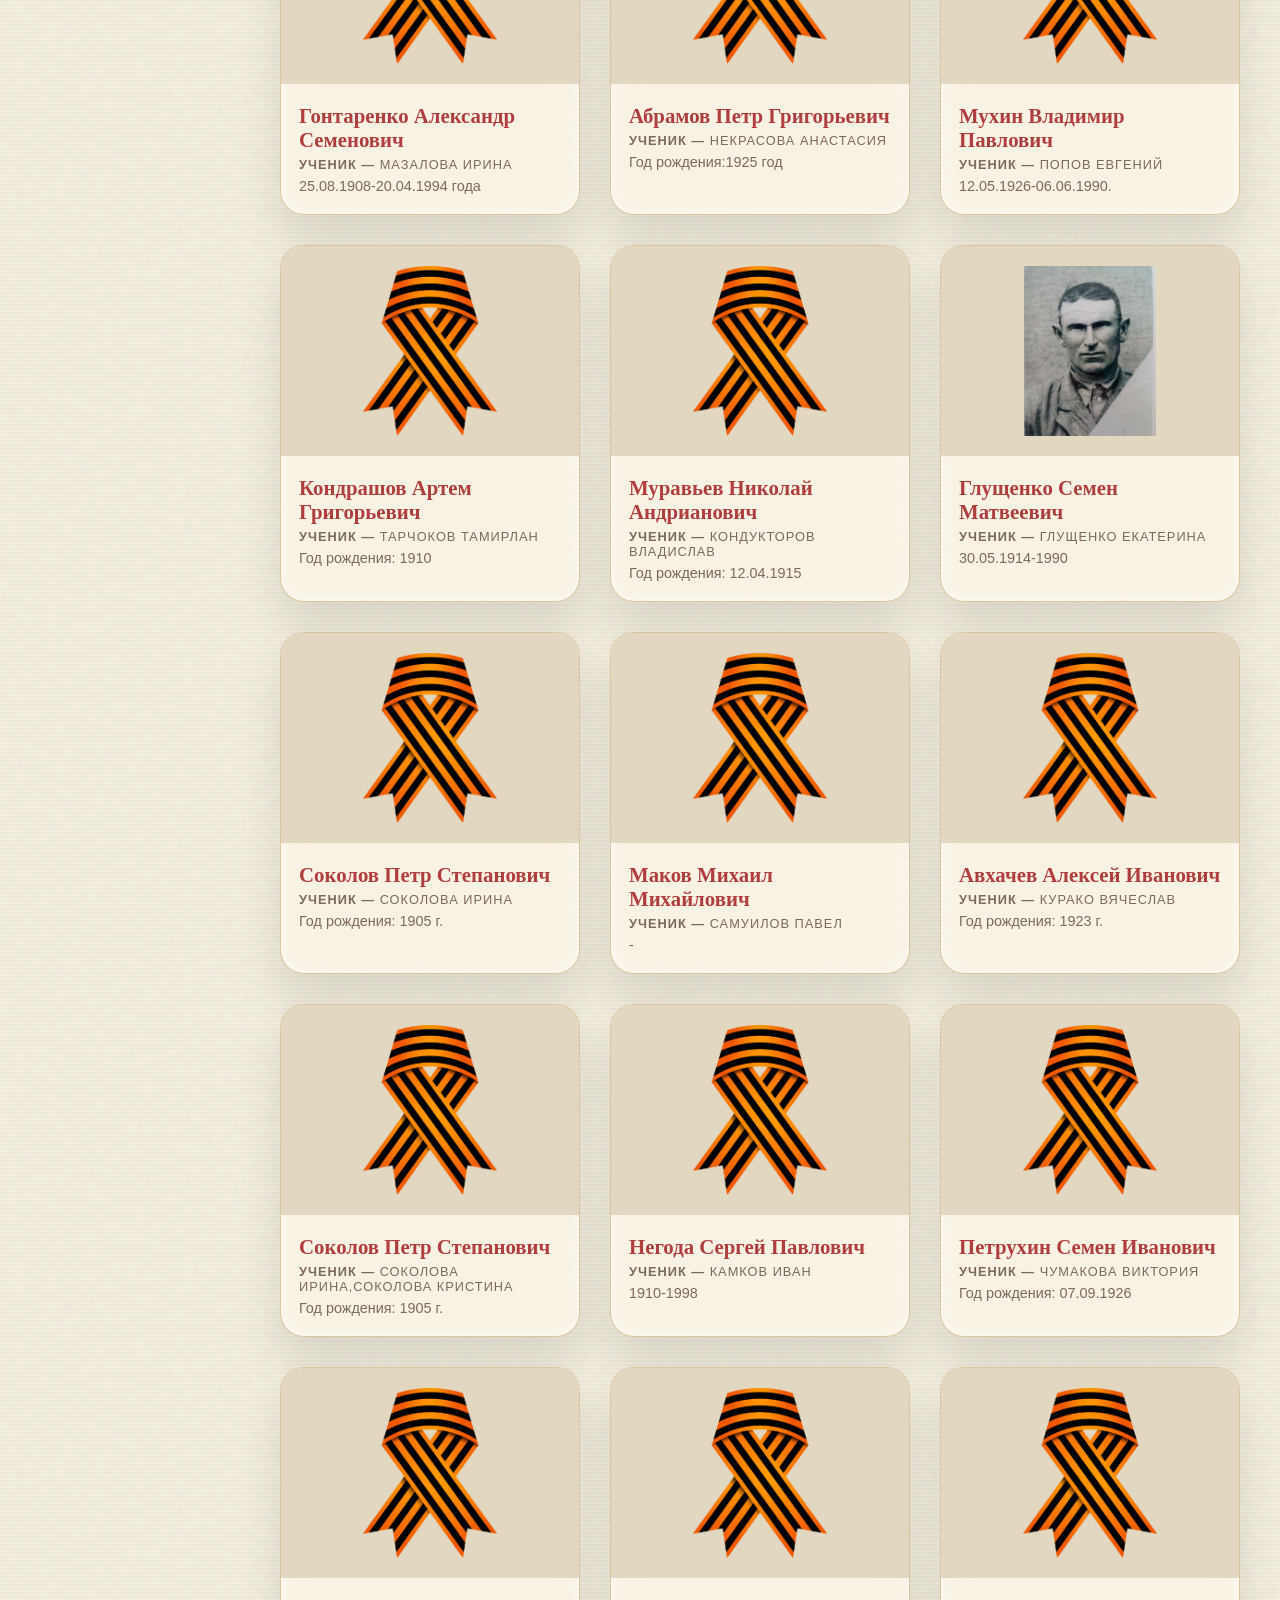
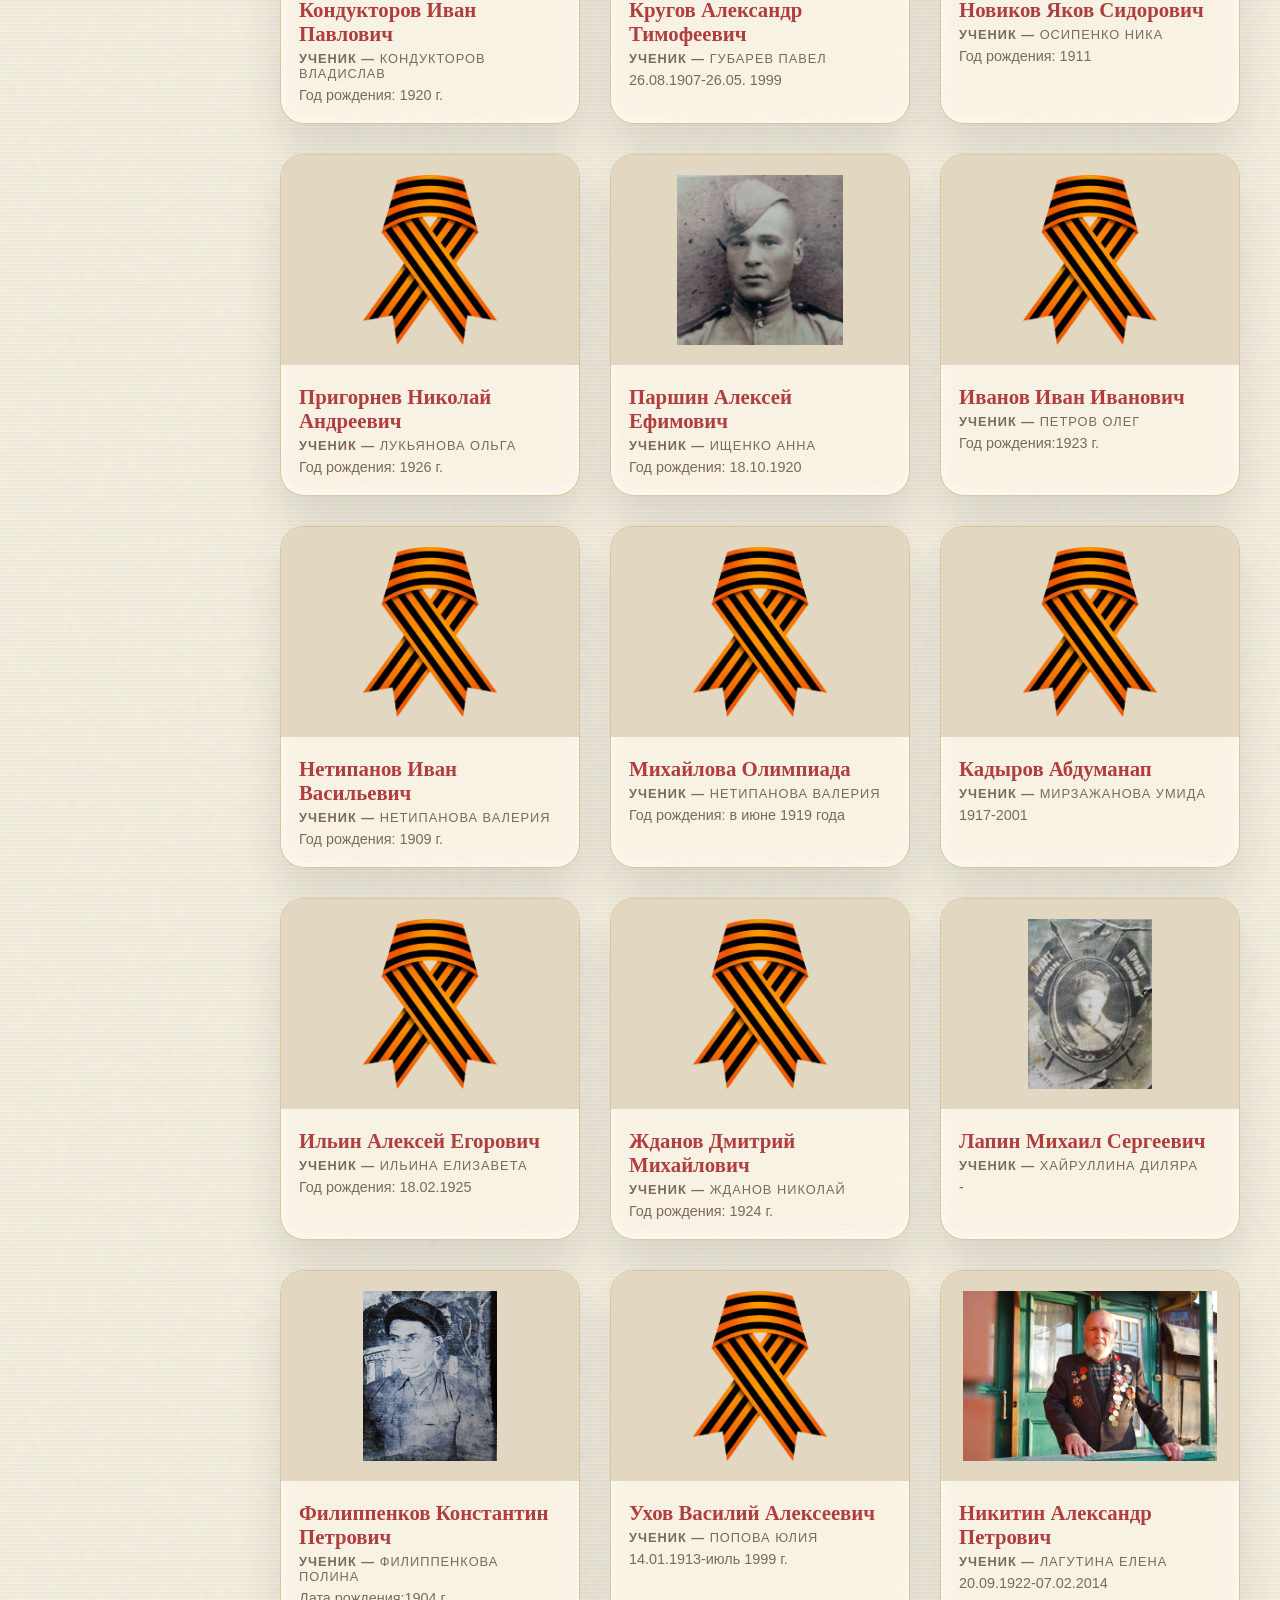
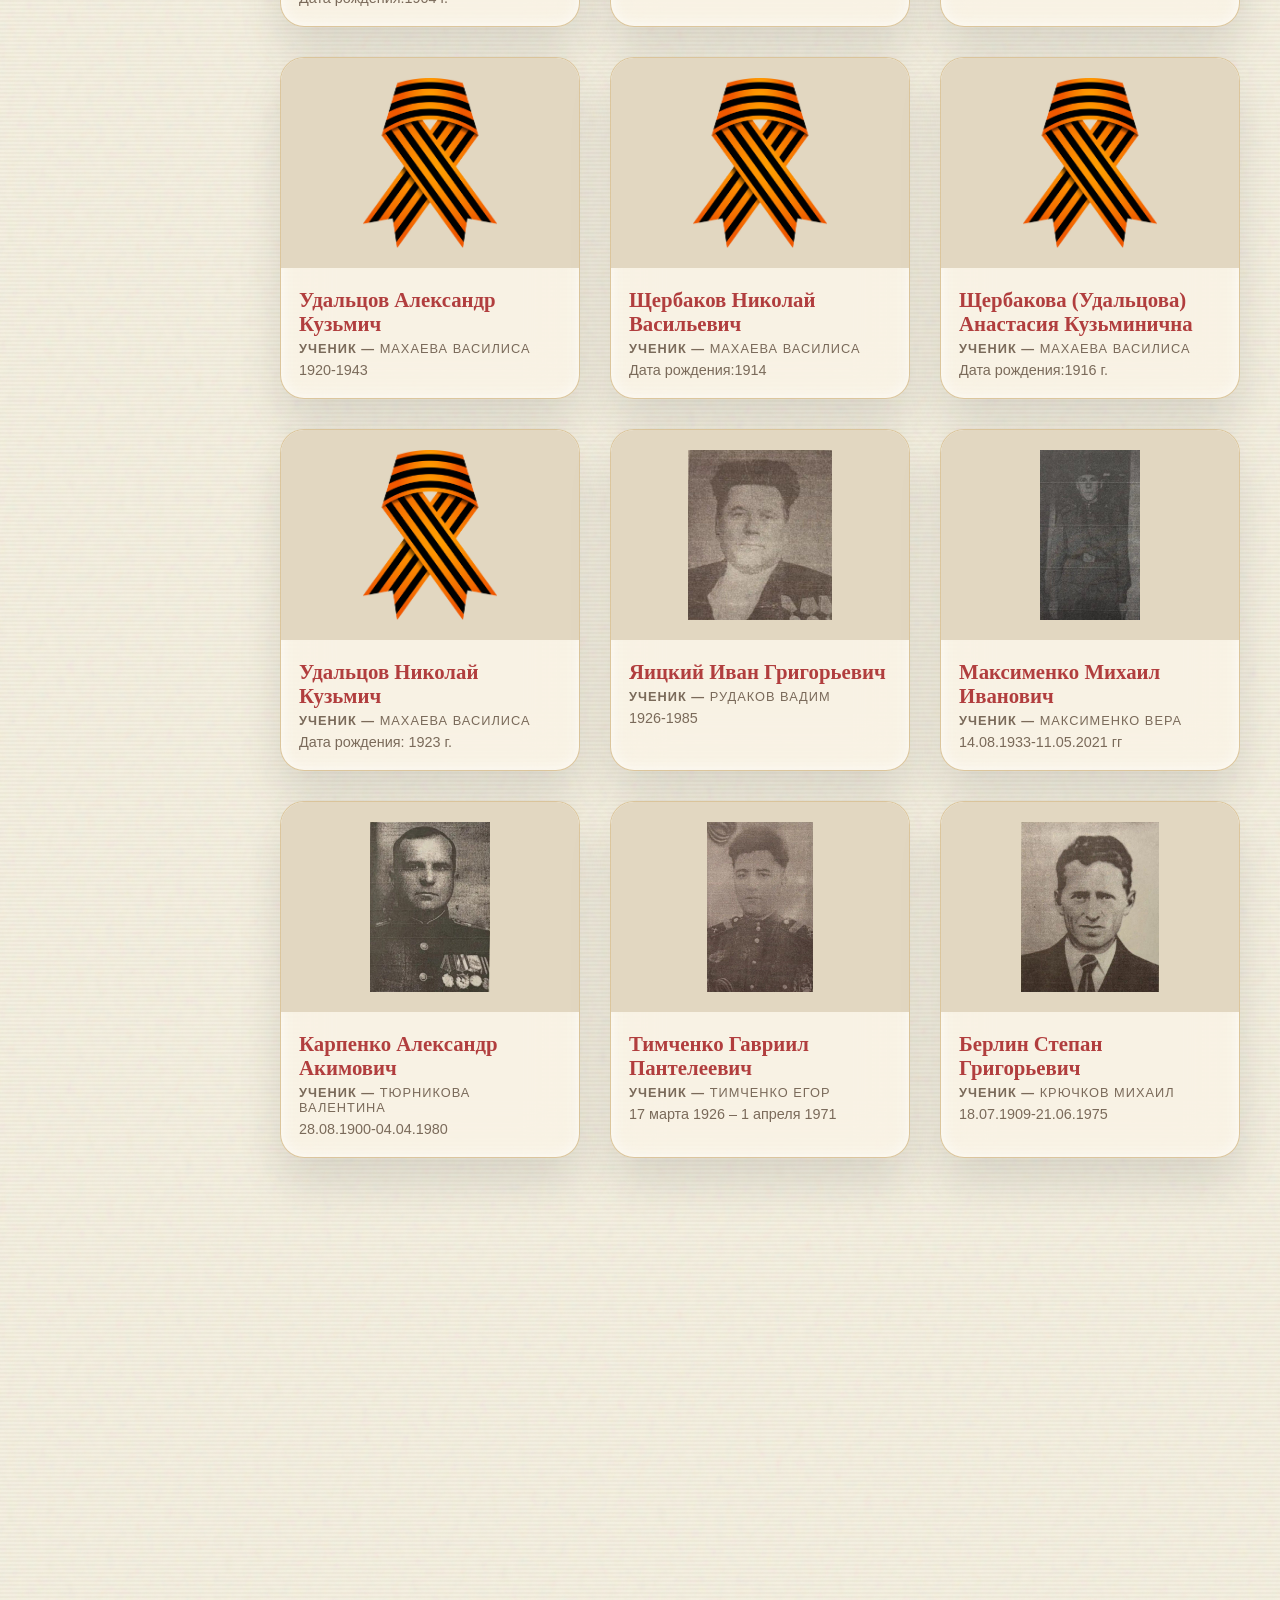
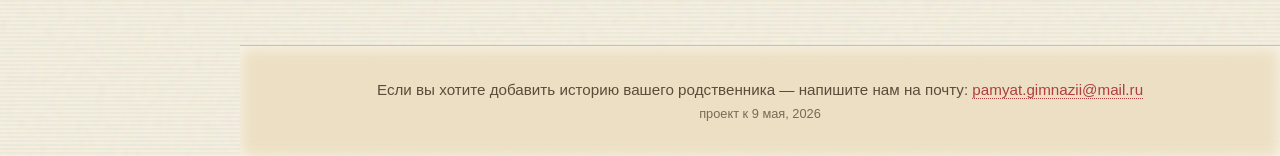
==== commit 6a4dcb79: "Add files via upload" ====
--- a/index.html
+++ b/index.html
@@ -899,7 +899,6 @@
                     <div class="card-years">Год рождения: 18.10.1920 </div>
                 </div>
             </div>
-        </div>
             <!-- Карточка 51 -->
             <div class="card" data-story="Место рождения: Украинская ССР, Ворошиловградская область, Новосельский район. № наградного документа: 23, дата наградного документа:26.03.1987, № записи: 1567673633. Награждён Орденом Отечественной войны ІІ степени" data-photo="">
                 <div class="card-image">
@@ -914,7 +913,7 @@
             <!-- Карточка 52 -->
             <div class="card" data-story="Гвардии разведчик 75 отдельной дивизии Ефрейтор.Военный с. айгуста 1941 по март 1943 на Западном фронте.С марта 1943 по сентябрь 1944 Украинский фронт.С сентября 1944 по 1 января 1945 года третий Прибалтийский фронт.С 1 января 1945 по май 1945 первый Белорусский фронт.Награжден, следующими орденами и медалями:Орден Отечественной войны II степени,Награждено подчеркнутое звание,документ №87,Дата наградного документа:от 06.04.1985.Медаль "За боевые заслуги",Медаль Сталина (за освобождение городов: Лукату, Шваланге, Вельд, Винберг, Дрезден),Медаль Сталина (за честную службу на благо Родине),Медаль "За освобождение Варшавы",Медаль "За взятую Берлина",
 Медаль "За отвагу". За ликвидацию сильного укрепления на правом реки Одер города Ольтдами (был ранен),Медаль "За освобождение Риги",
-Медаль "За освобождение города Барановича" (мощного укрепления немцев),Медаль "За победу над фашизмом",Благодарственное письмо за освобождение городов Козизальце, Александров, Бронберг.Благодарственное письмо за освобождение Польши.Благодарственное письмо за освобождение городов Лобзь, Кутно, Томашев."" data-photo="">
+Медаль "За освобождение города Барановича" (мощного укрепления немцев),Медаль "За победу над фашизмом",Благодарственное письмо за освобождение городов Козизальце, Александров, Бронберг.Благодарственное письмо за освобождение Польши.Благодарственное письмо за освобождение городов Лобзь, Кутно, Томашев." data-photo="">
                 <div class="card-image">
                     <img src="georgiyevskayaLenta.png" alt="Георгиевская лента" class="lenta-placeholder">
                 </div>
@@ -987,7 +986,7 @@
                 </div>
                 <div class="card-info">
                     <div class="card-veteran-name">Лапин Михаил Сергеевич</div>
-                    <div class="card-student-name"Хайруллина Диляра></div>
+                    <div class="card-student-name">Хайруллина Диляра</div>
                     <div class="card-years">-</div>
                 </div>
             </div>
@@ -1019,7 +1018,7 @@
             </div>
             <!-- Карточка 60 -->
             <div class="card" data-story="Родился в Рязанской области, Михайловский район, село Ерино. 
-Выучился на авиационного механика в Волчанский авиационный школе. Затем работал в Москве. Весной 1943 был отобран на фронт, как один из лучших авиамехаников для обслуживания самолётов, на которых летали французские лётчики в эскадрилье "Нормандия-Неман".
+Выучился на авиационного механика в Волчанский авиационной школе. Затем работал в Москве. Весной 1943 был отобран на фронт, как один из лучших авиамехаников для обслуживания самолётов, на которых летали французские лётчики в эскадрилье "Нормандия-Неман".
 В составе истребительного авиаполка "Нормандия-Неман"  принимал участие в Курской битве(1943 г.), в белорусский операции(1944 г.), а также в Восточно-Прусской операции (1945 г.) . 
 Награды: за участие в Великой Отечественной войне был удостоен орденов Отечественной войны II степени, Красной Звезды, двух французских крестов и множества медалей. 
 Закончил военную службу в 1947 году в звании старшина. 
@@ -1187,7 +1186,8 @@
                     <div class="card-years">1917-1979</div>
                 </div>
             </div>
-                </main>
+        </div> <!-- Закрытие grid, теперь после всех карточек -->
+    </main>
 
     <div id="modal" class="modal">
         <div class="modal-content">
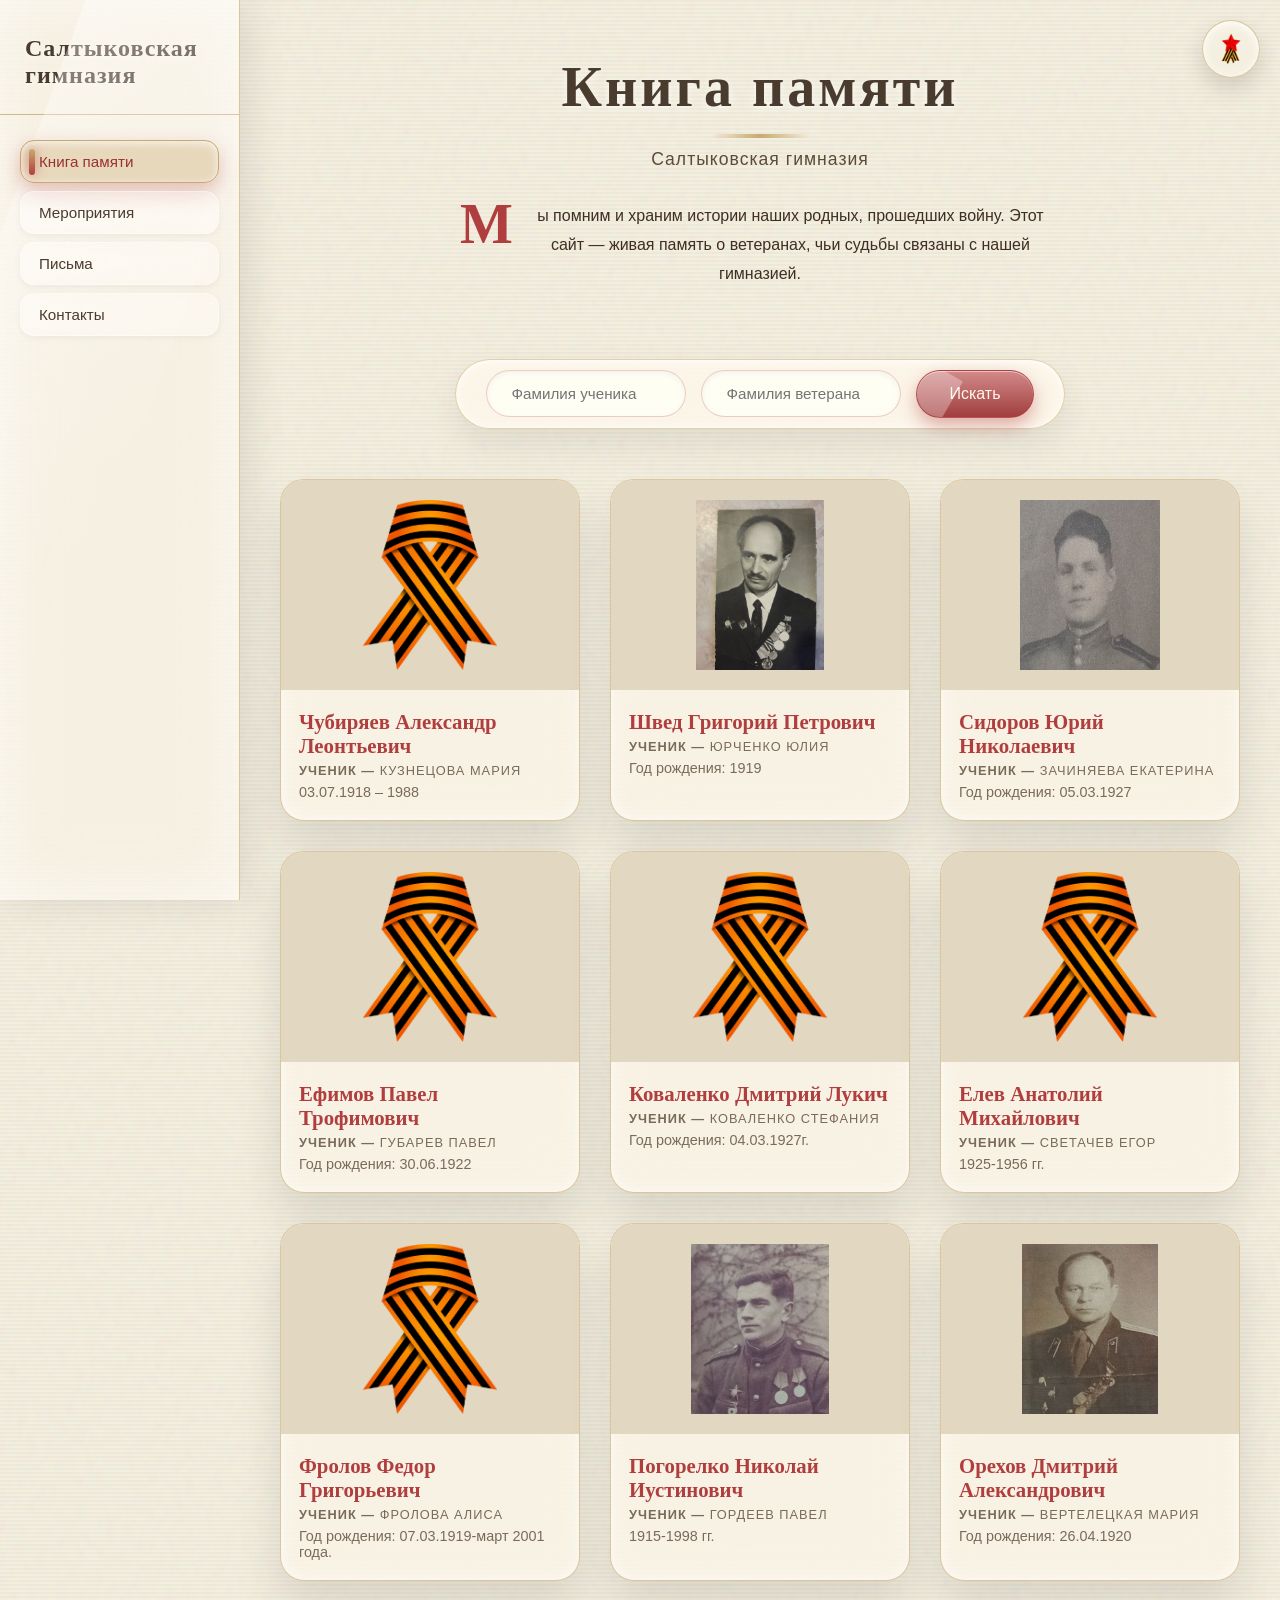
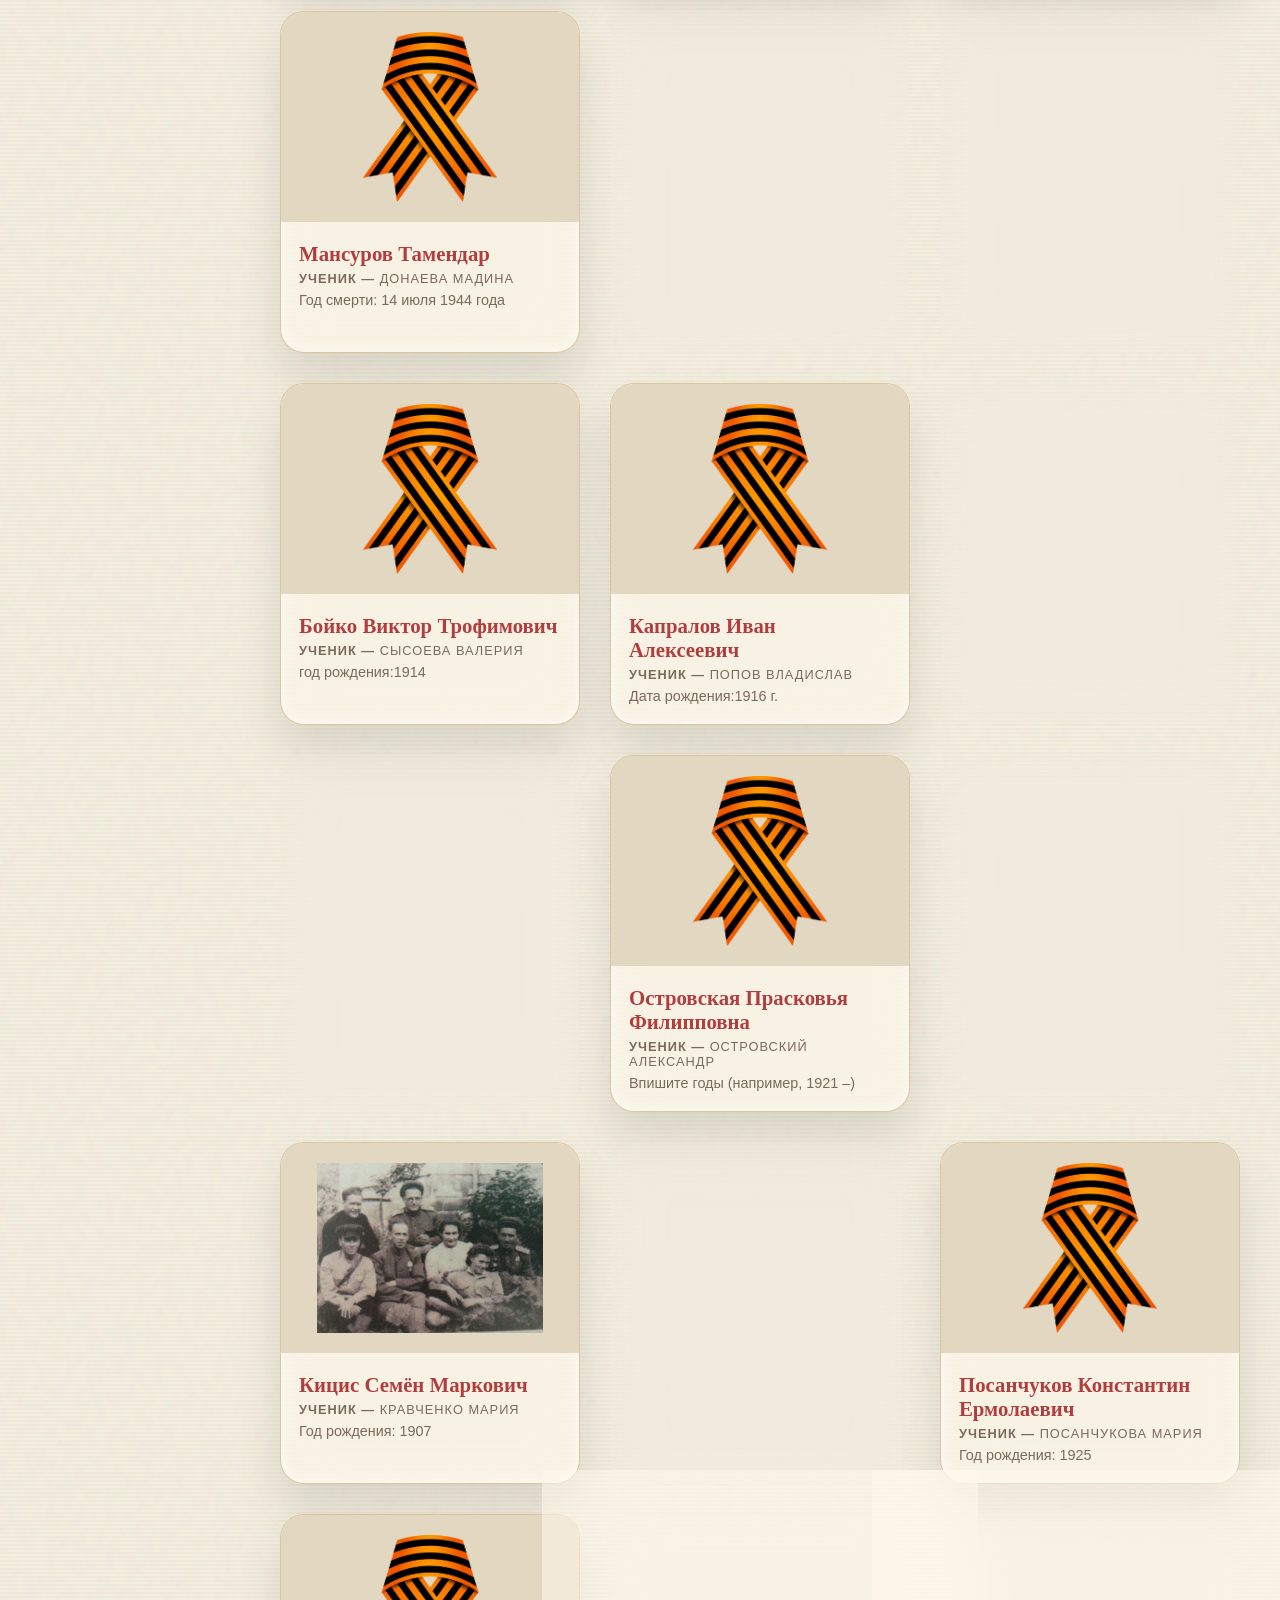
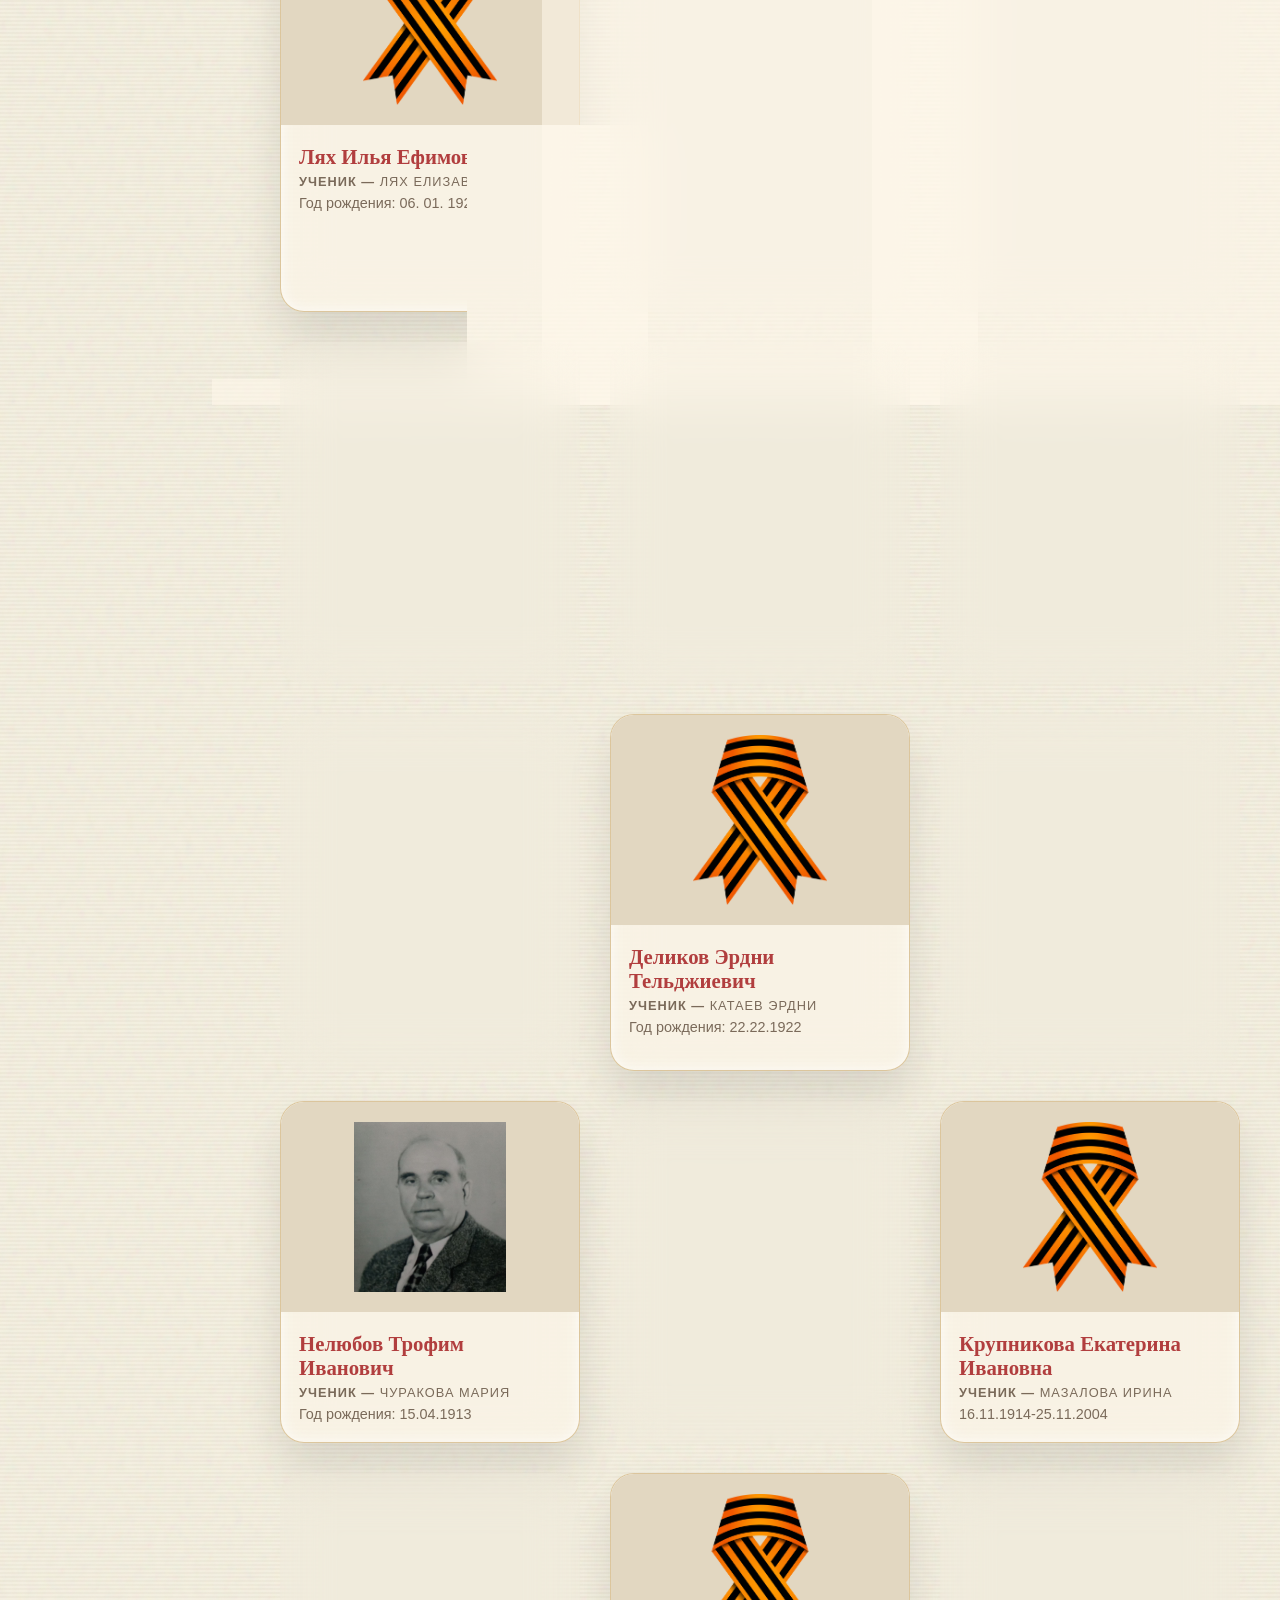
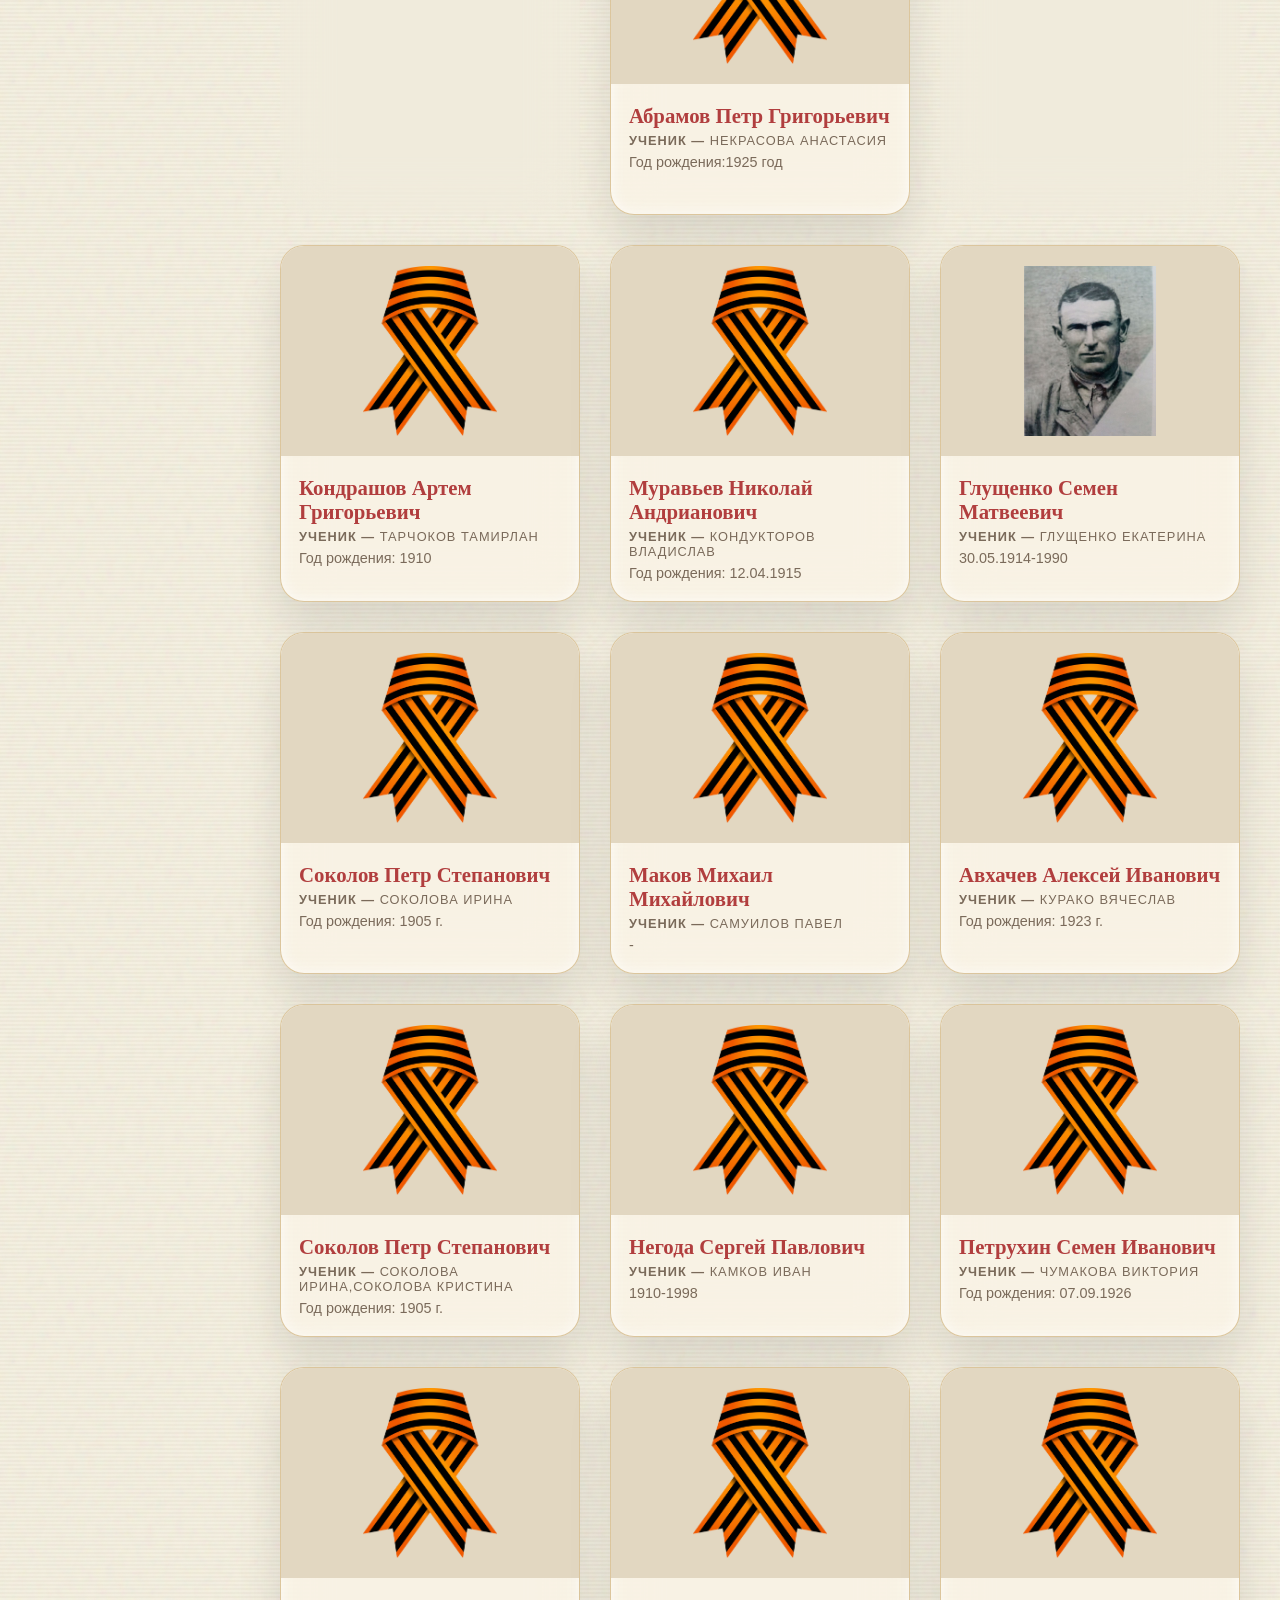
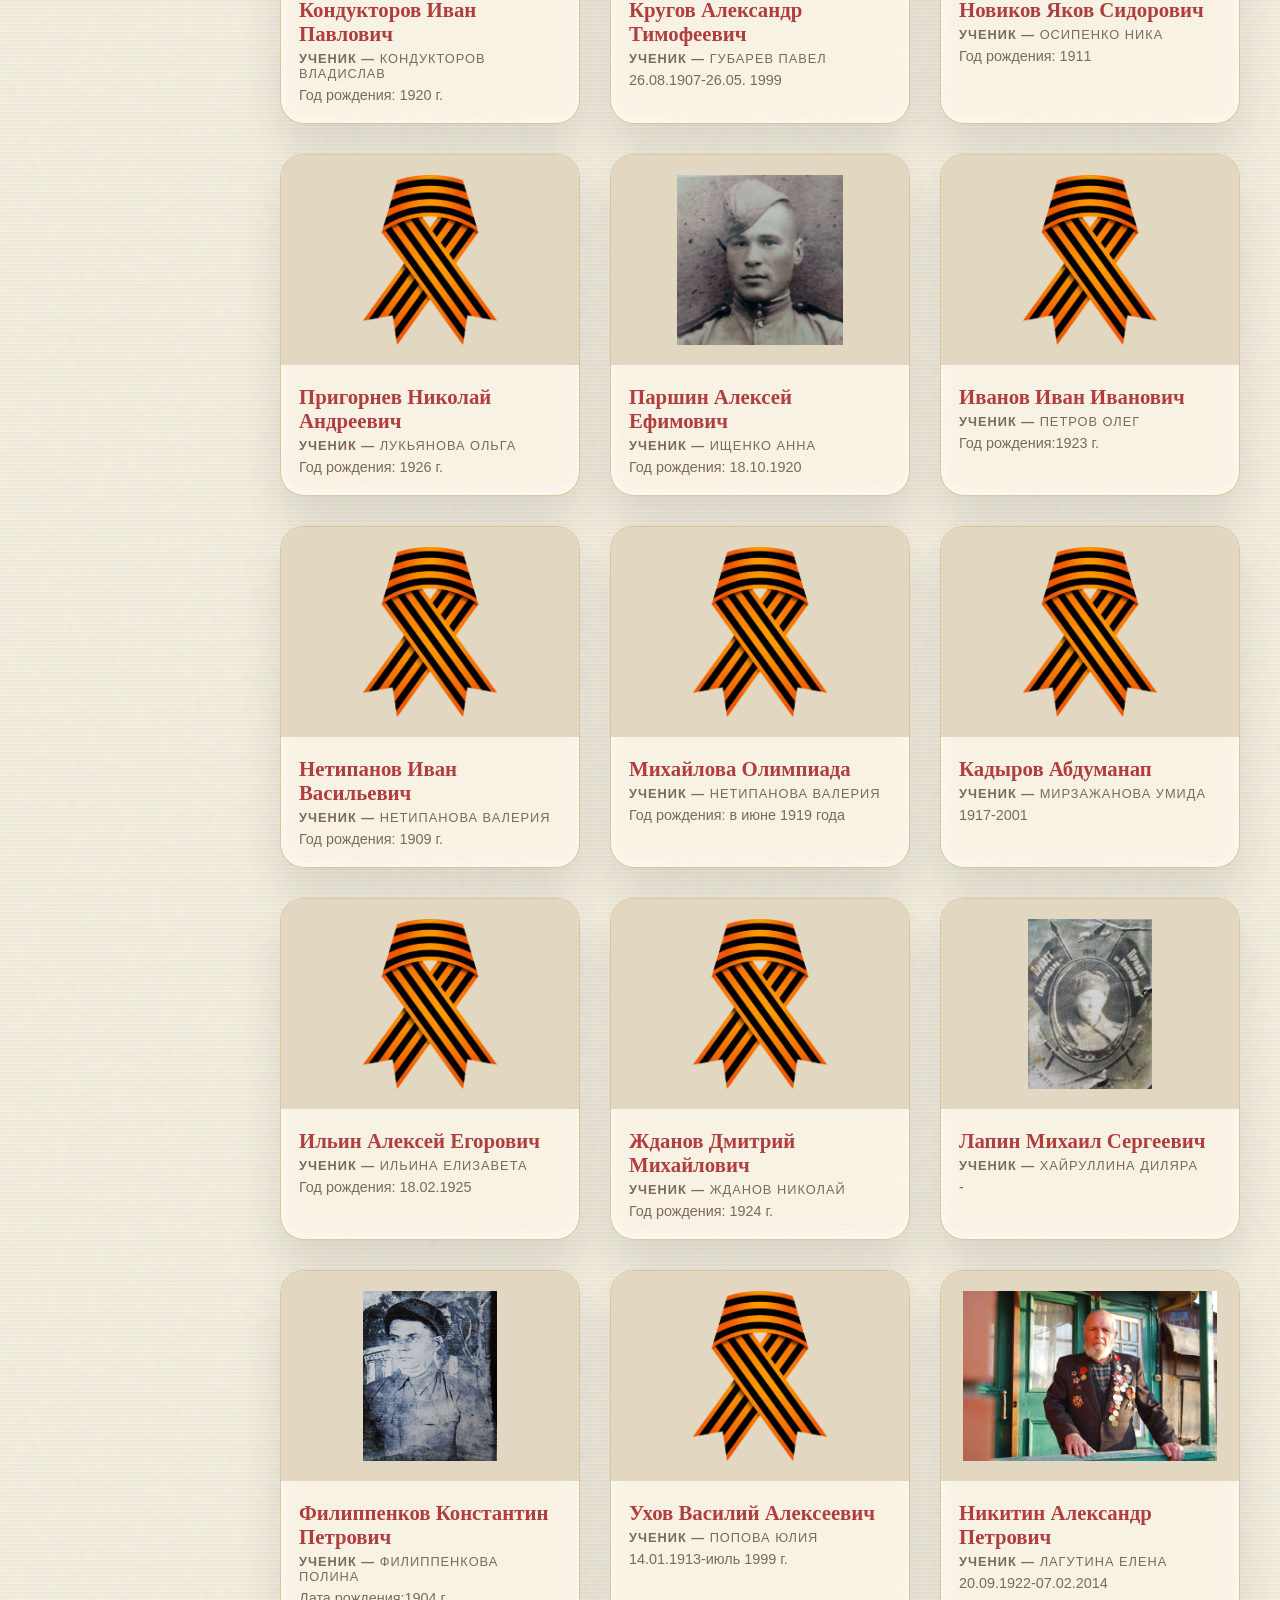
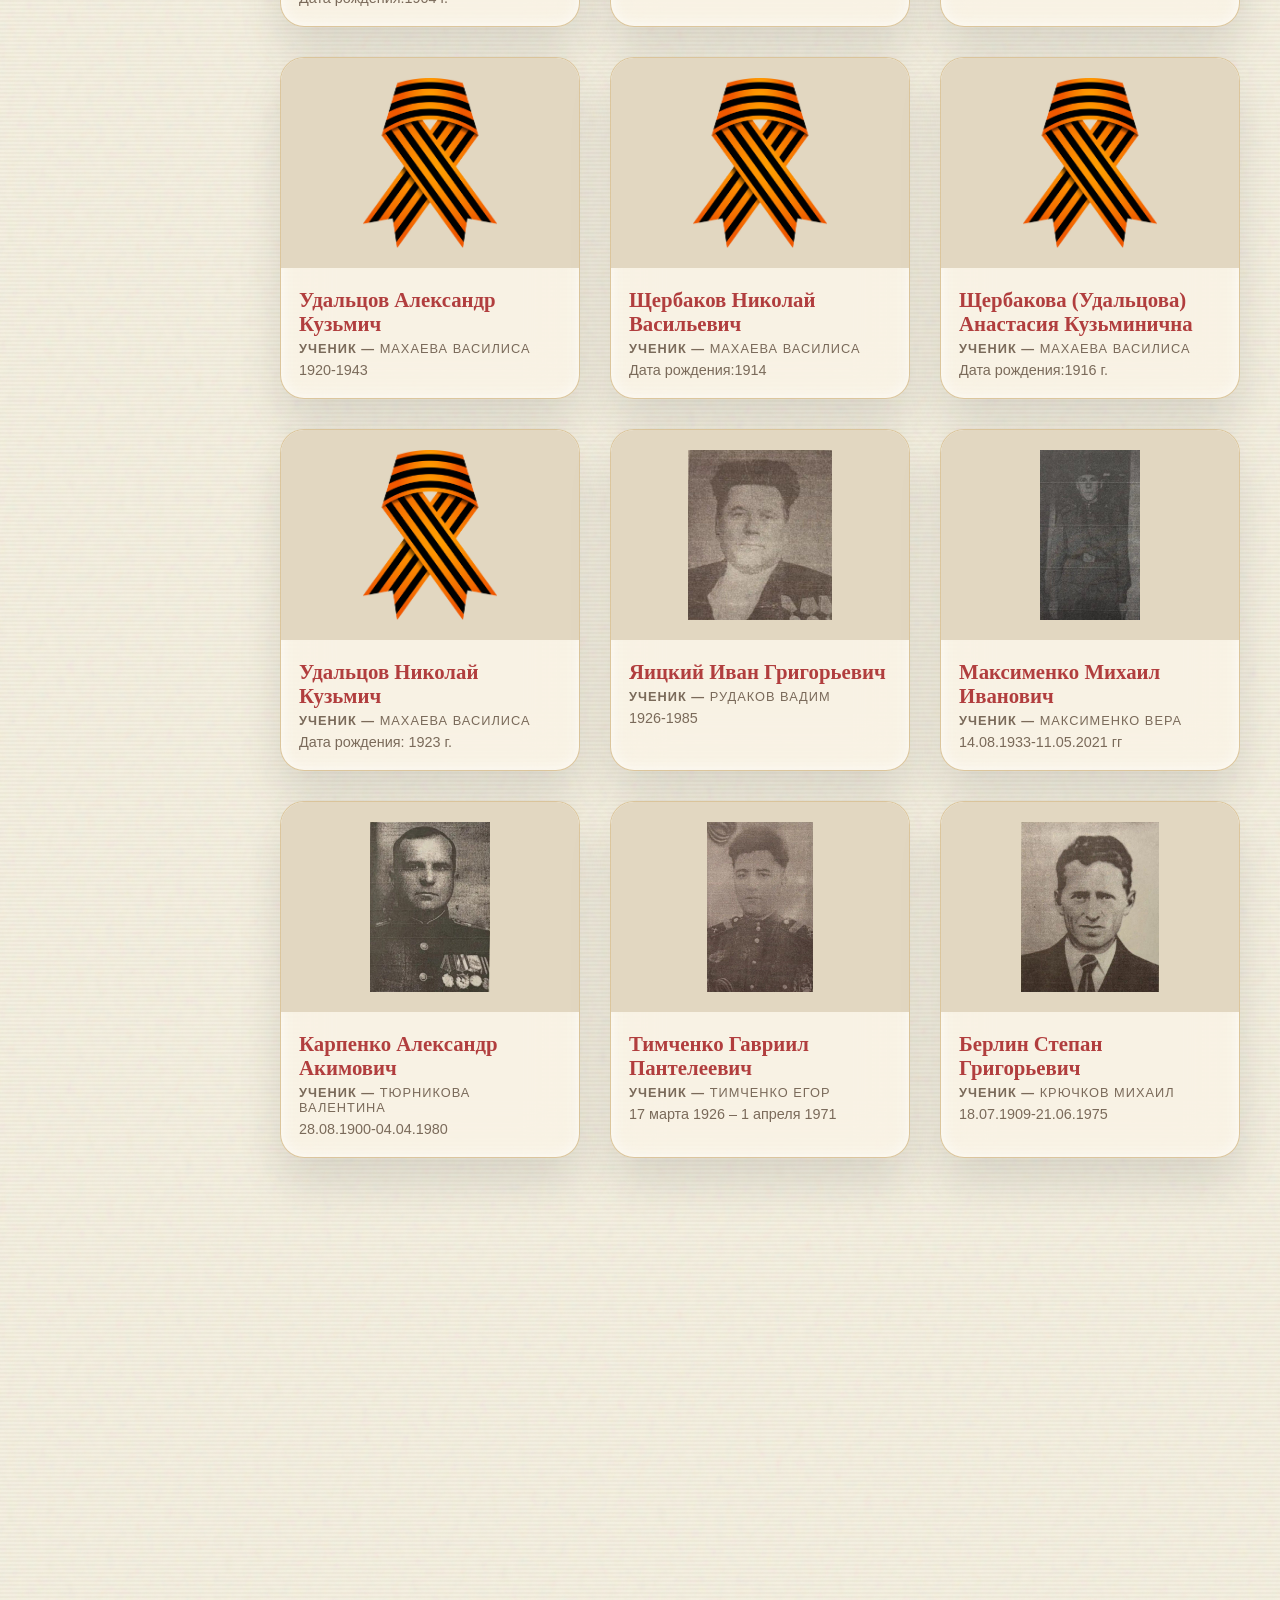
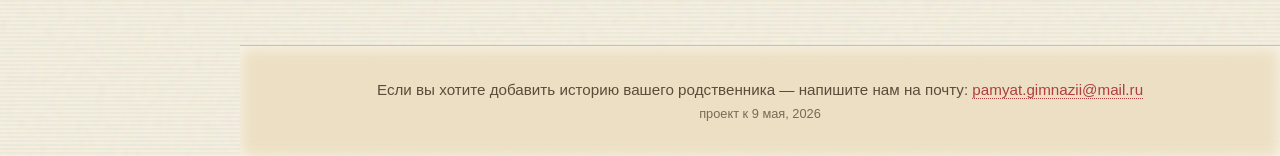
==== commit 03bfc004: "Add files via upload" ====
--- a/index.html
+++ b/index.html
@@ -1018,8 +1018,8 @@
             </div>
             <!-- Карточка 60 -->
             <div class="card" data-story="Родился в Рязанской области, Михайловский район, село Ерино. 
-Выучился на авиационного механика в Волчанский авиационной школе. Затем работал в Москве. Весной 1943 был отобран на фронт, как один из лучших авиамехаников для обслуживания самолётов, на которых летали французские лётчики в эскадрилье "Нормандия-Неман".
-В составе истребительного авиаполка "Нормандия-Неман"  принимал участие в Курской битве(1943 г.), в белорусский операции(1944 г.), а также в Восточно-Прусской операции (1945 г.) . 
+Выучился на авиационного механика в Волчанский авиационной школе. Затем работал в Москве. Весной 1943 был отобран на фронт, как один из лучших авиамехаников для обслуживания самолётов, на которых летали французские лётчики в эскадрилье ‭«Нормандия-Неман».
+В составе истребительного авиаполка «Нормандия-Неман» принимал участие в Курской битве(1943 г.), в белорусский операции(1944 г.), а также в Восточно-Прусской операции (1945 г.) . 
 Награды: за участие в Великой Отечественной войне был удостоен орденов Отечественной войны II степени, Красной Звезды, двух французских крестов и множества медалей. 
 Закончил военную службу в 1947 году в звании старшина. 
 В ноябре 2010 года Александр Петрович был награждён орденом Почётного легиона - высшим знаком отличия, почёта и официального признания особых заслуг перед Францией." data-photo="Nikitin.png">
